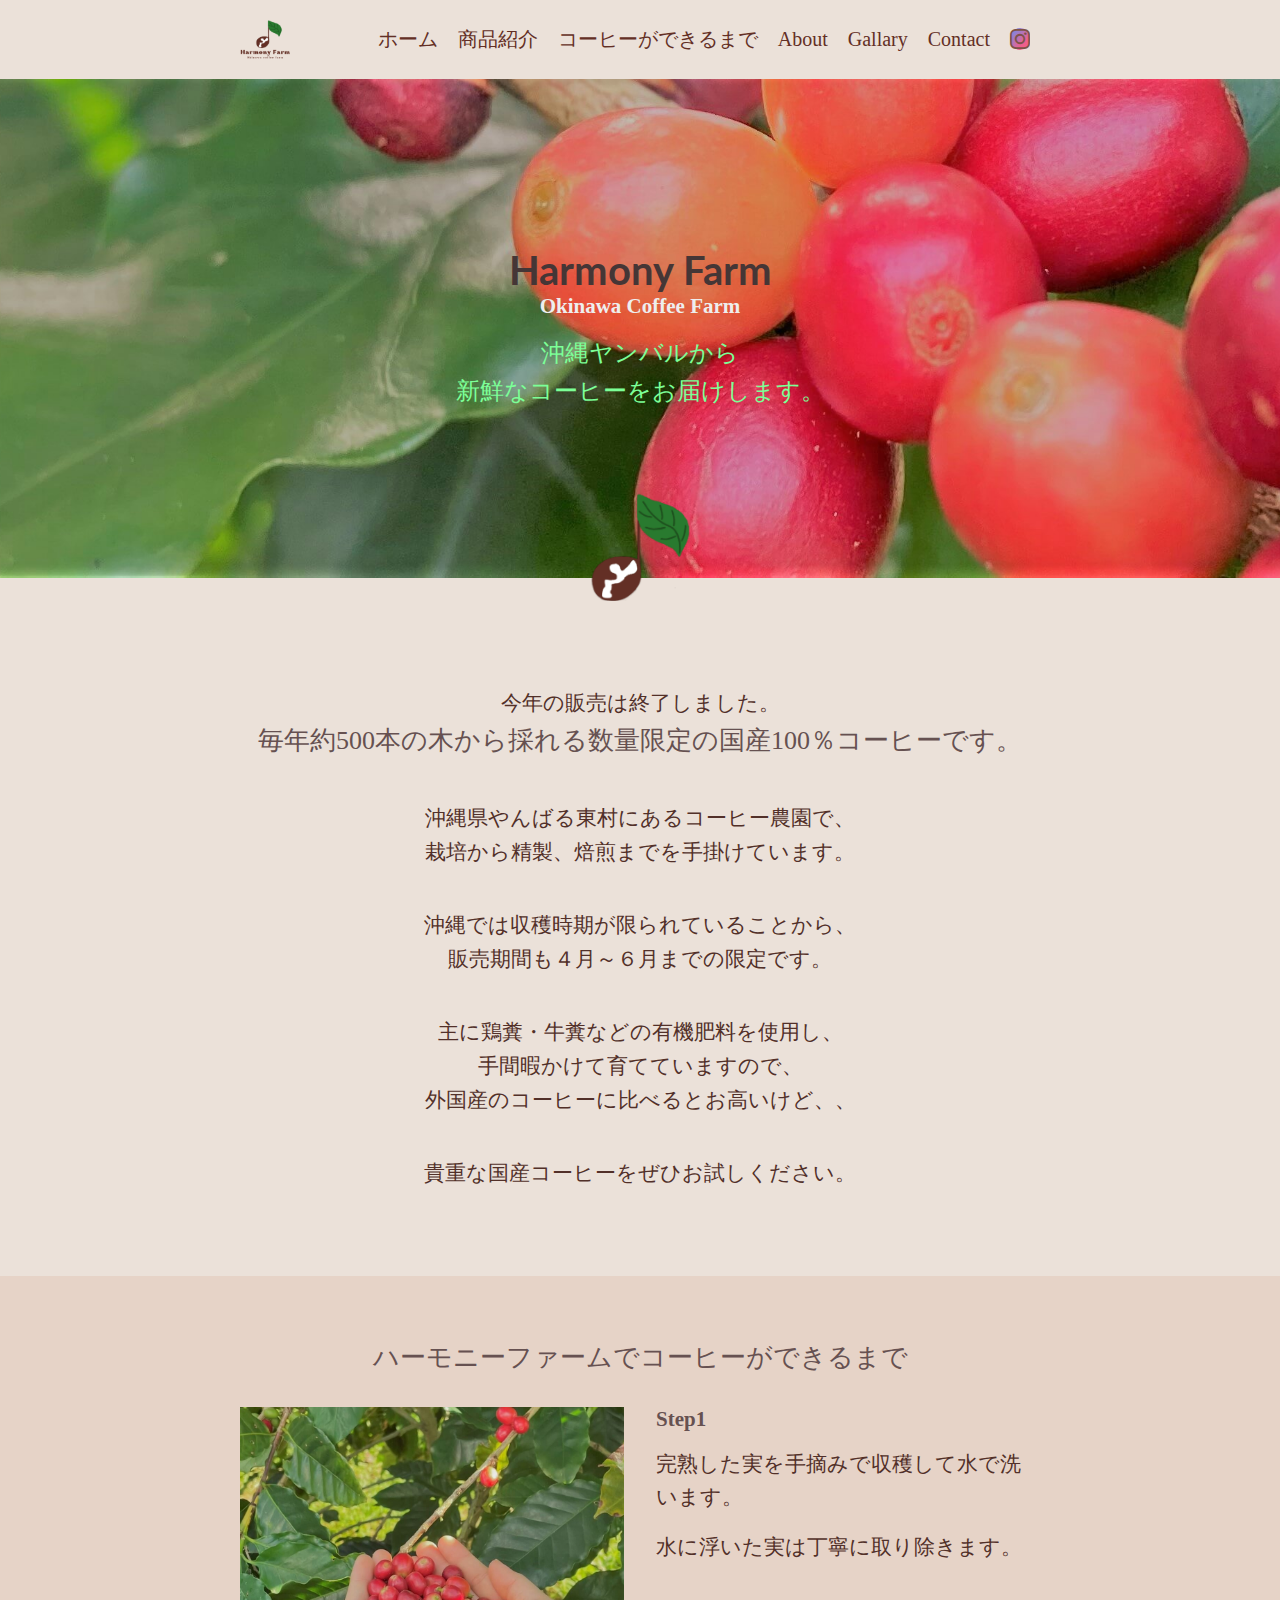
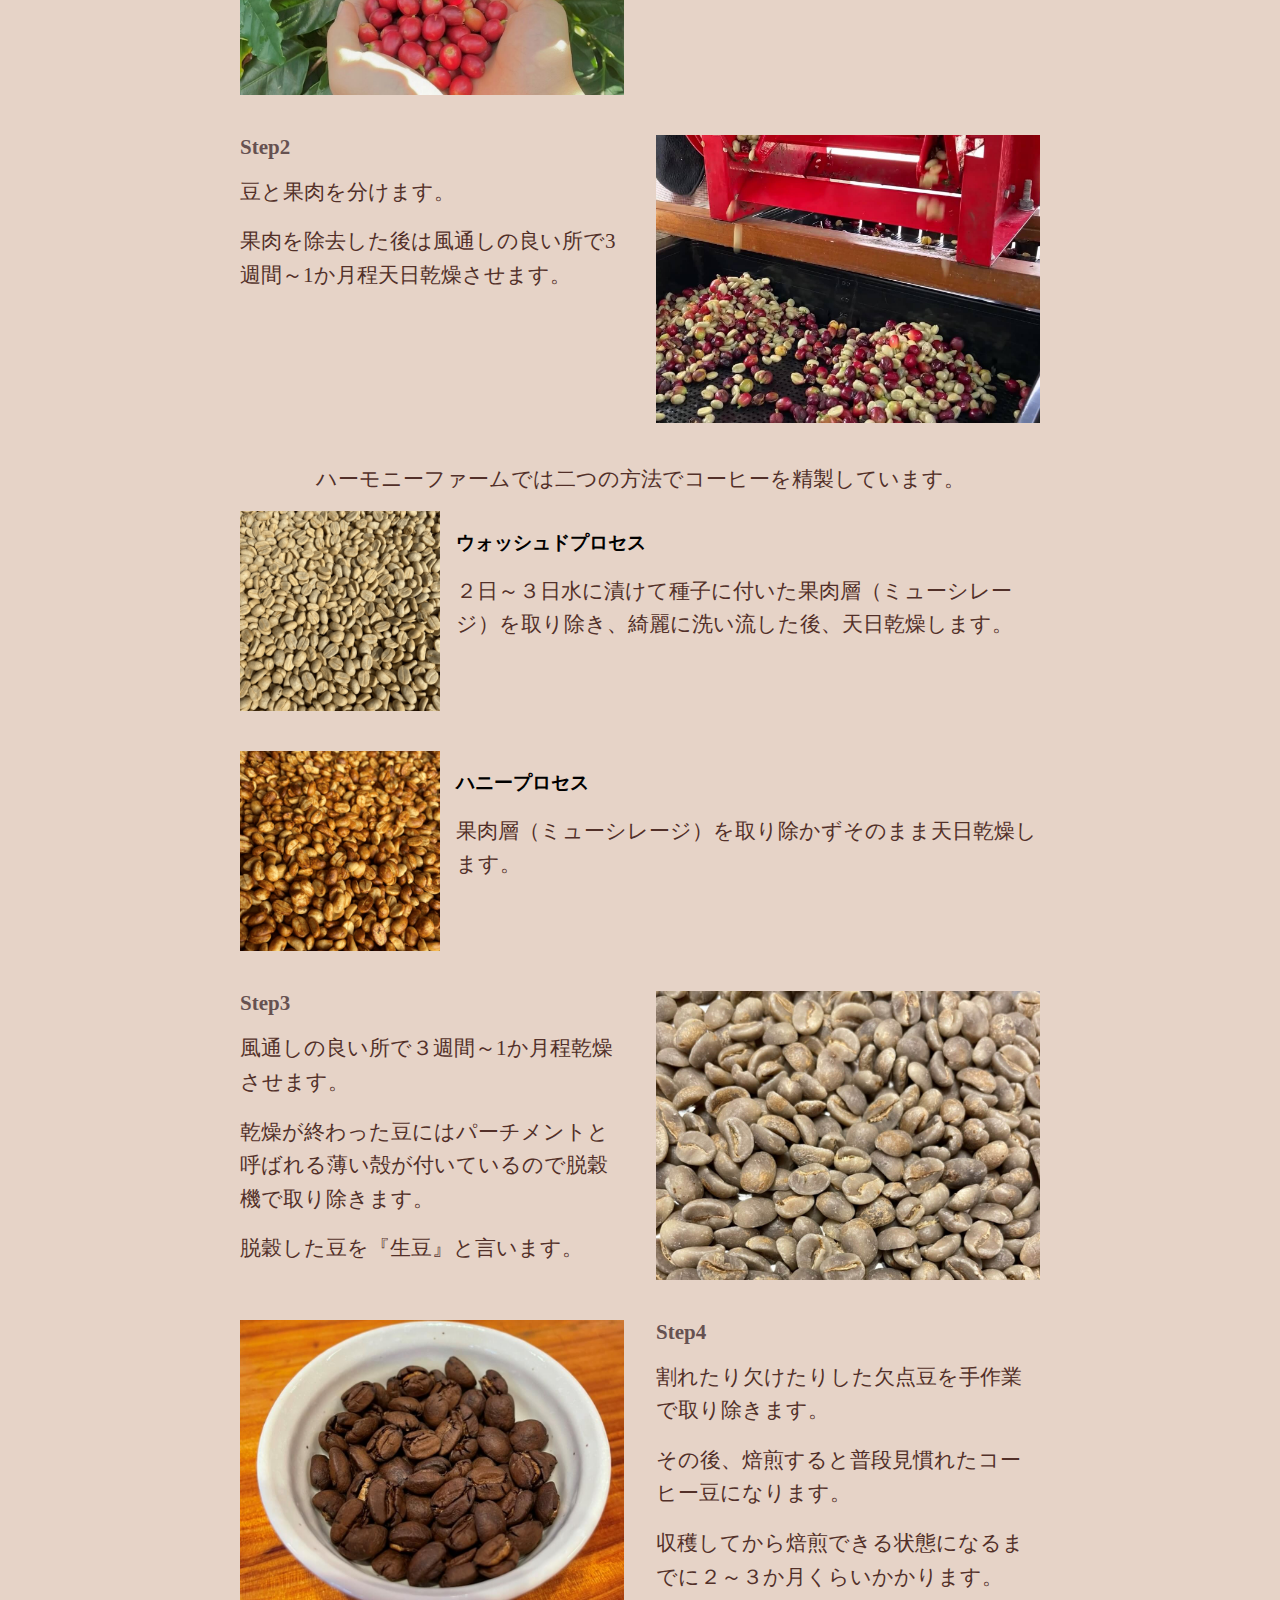
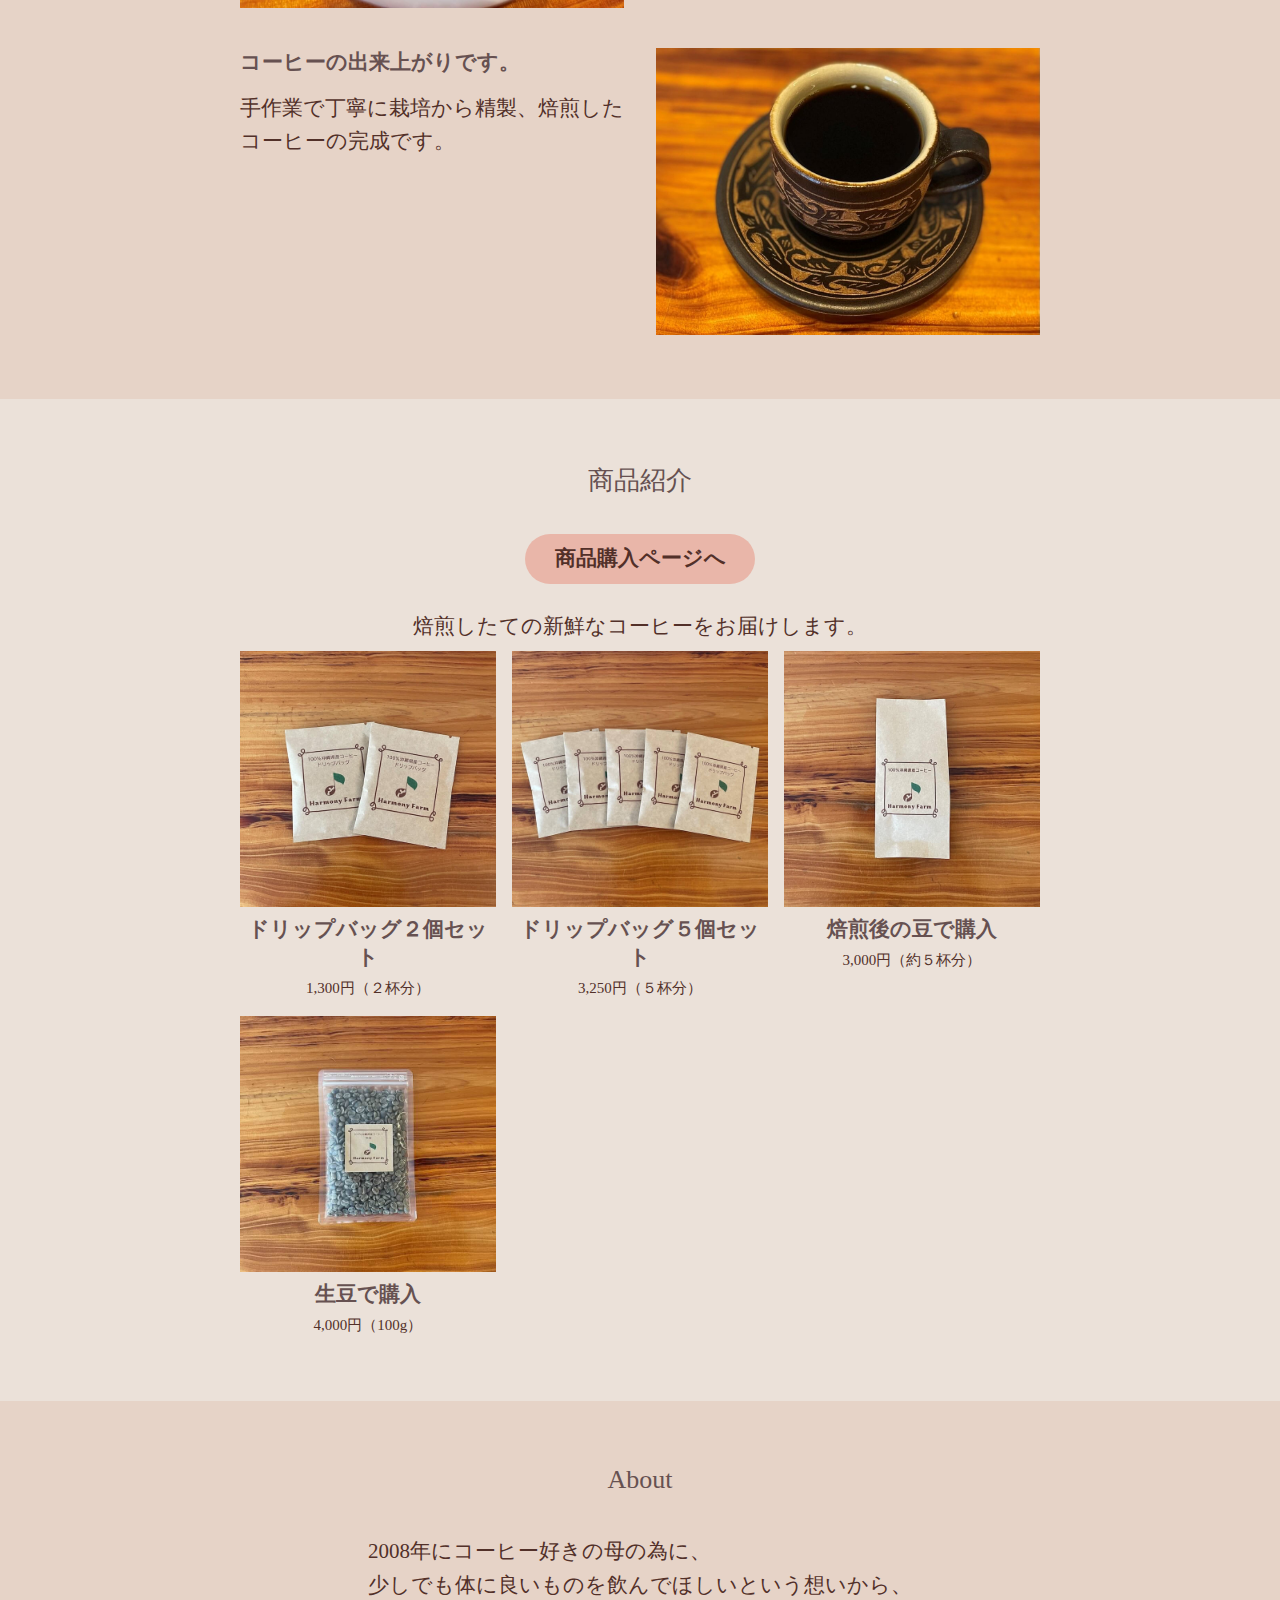
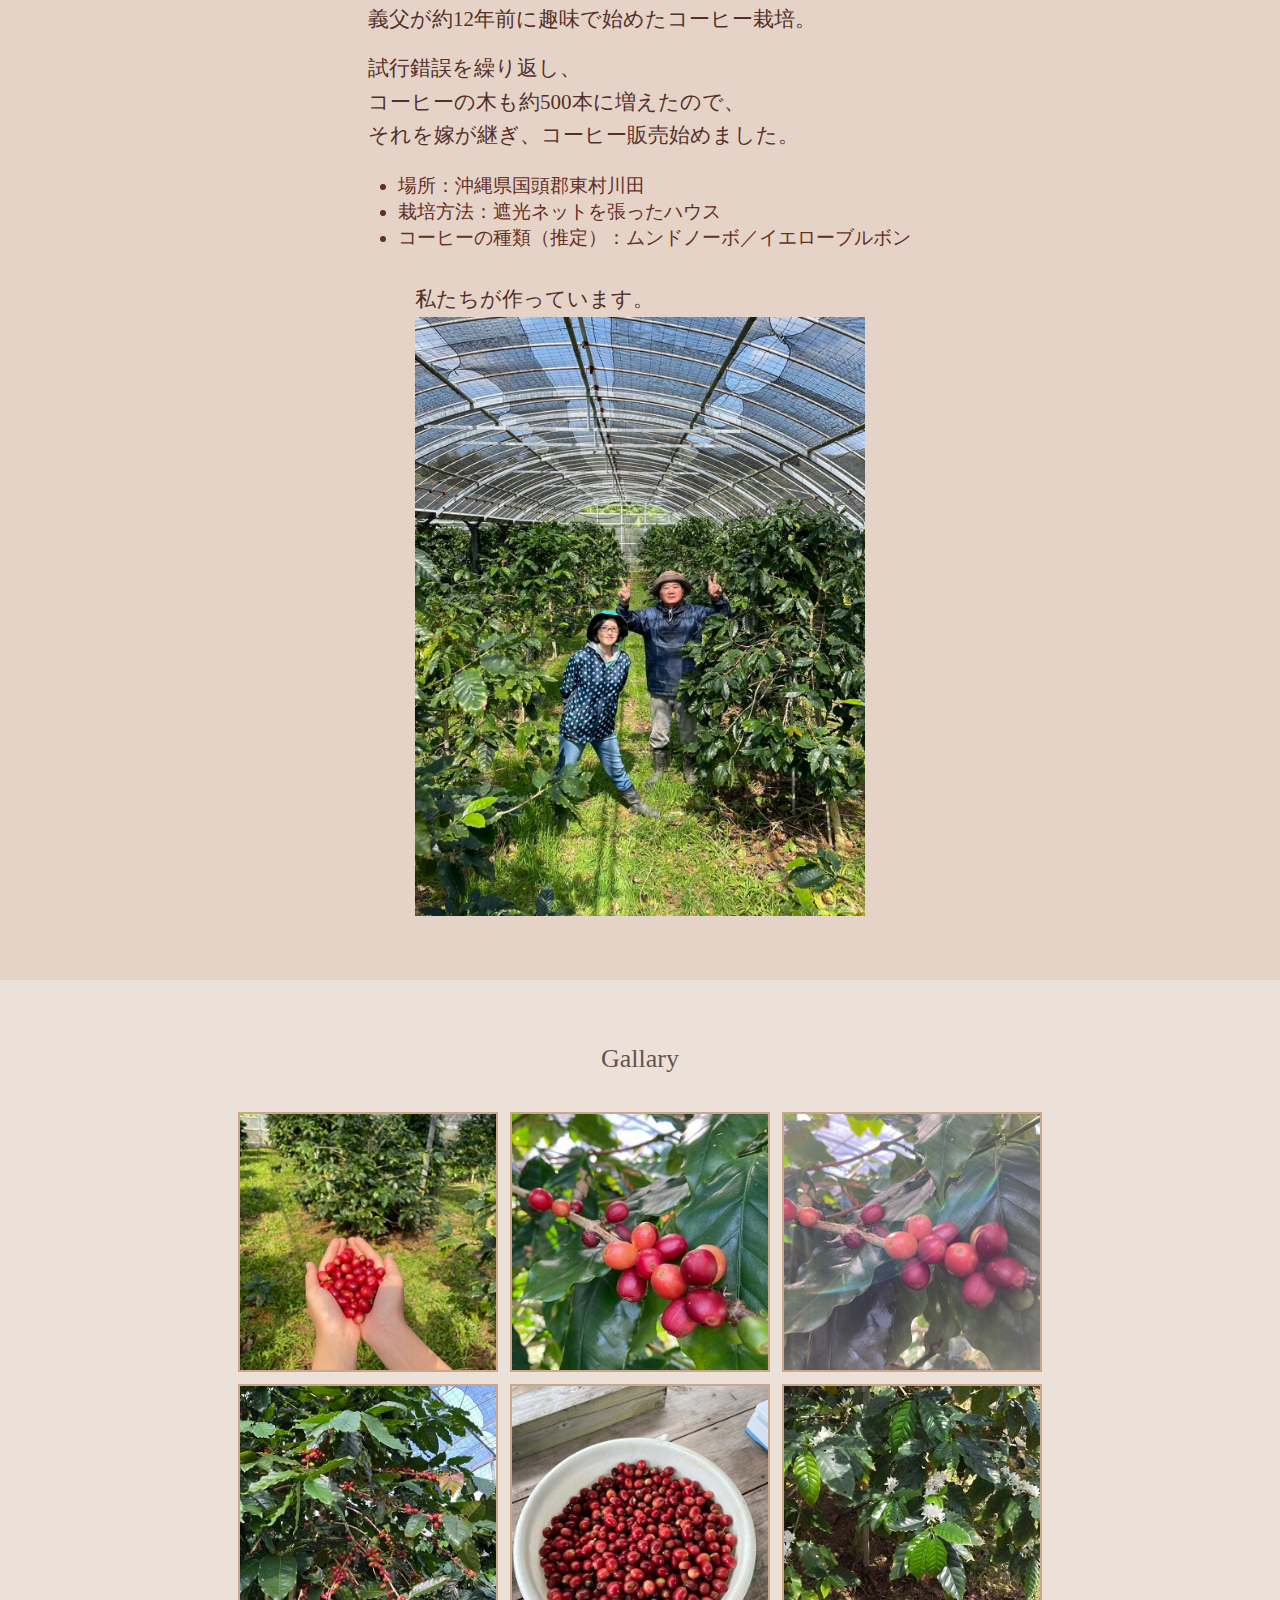
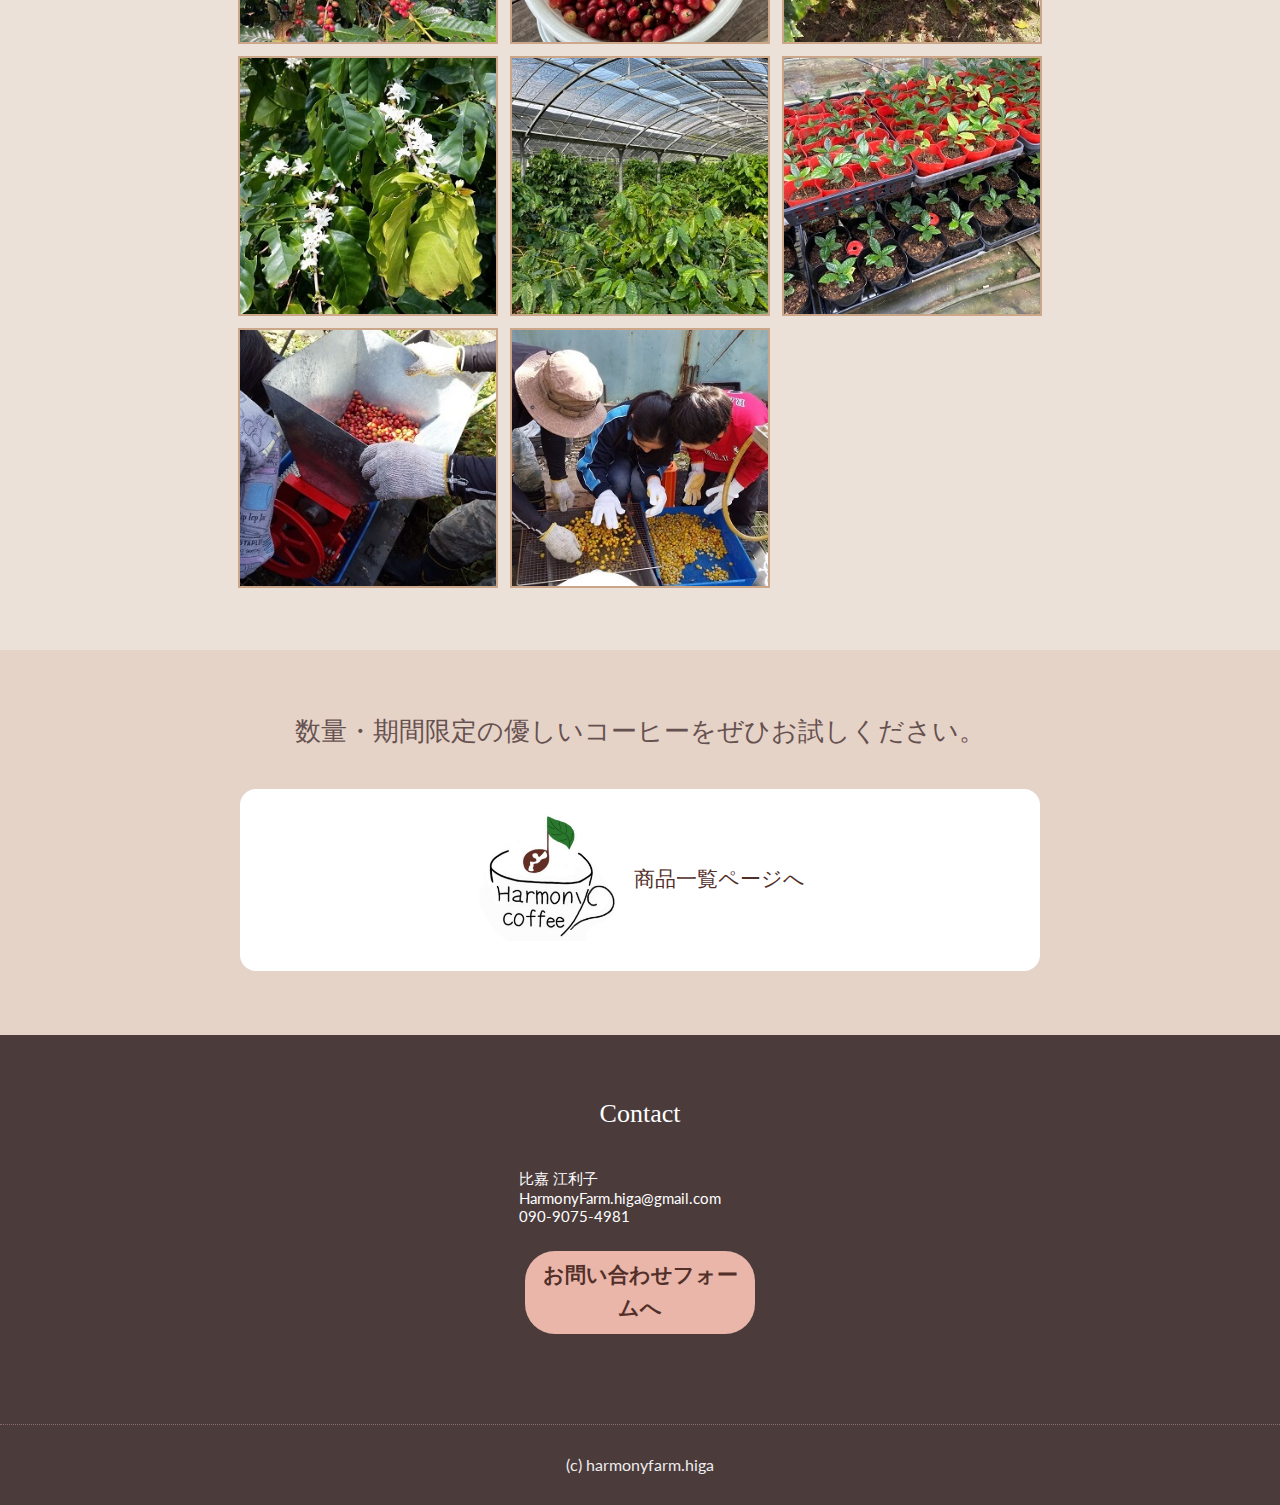
==== index.html @ 60733e08 "Update index.html" ====
<!DOCTYPE html>
<html lang="ja">
<head>
  <meta charset="UTF-8">
  <meta http-equiv="X-UA-Compatible" content="IE=edge">
  <meta name="viewport" content="width=device-width, initial-scale=1.0">
  <title>Harmony Farm | 沖縄ヤンバルにあるコーヒー農園</title>
  <meta name=”description” content=”沖縄県やんばる東村にあるコーヒー農園です。国産100％コーヒーを栽培から精製、焙煎まで農園で手掛け、新鮮で美味しいコーヒーを飲んで頂けるように日々奮闘中です。現在、数量限定・期間限定のコーヒーを絶賛発売中です。”>
  <link rel="icon" href="img/favicon.png">
  <link rel="stylesheet" href="https://cdn.jsdelivr.net/npm/bootstrap-icons@1.8.1/font/bootstrap-icons.css">
  <link href="https://fonts.googleapis.com/icon?family=Material+Icons" rel="stylesheet">
  <link rel="stylesheet" href="css/style.css">
  <script src="https://code.jquery.com/jquery-3.6.0.min.js"></script>
  <meta name="google-site-verification" content="xAnr-OaK92aHxP8iOx6iqhhN90snGKomEJdBXPXYb68" />
</head>
<body>
  <div class="header_hero">
    <header id="header">
      <div class="container">
        <div class="logo">
          <a href="">
            <h1>
              <img 
                src="img/logo_header.png" 
                alt="Harmony Farm logo"
                width="50">
            </h1>
          </a>
        </div>
  
        <div class="pc-menu">
          <nav>
            <ul>
              <li><a href="#header">ホーム</a></li>
              <li><a href="#products">商品紹介</a></li>
              <li><a href="#flows">コーヒーができるまで</a></li>
              <li><a href="#about">About</a></li>
              <li><a href="#gallary">Gallary</a></li>
              <li><a href="#contact">Contact</a></li>
              <li><a href="https://www.instagram.com/harmony_farm.higa/">
                <i class="bi bi-instagram"></i></a>
              </li>
            </ul> 
          </nav>
        </div>
  
        <div class="sp-menu">
          <a href="https://www.instagram.com/harmony_farm.higa/">
            <i class="bi bi-instagram"></i>
          </a>
          <span class="material-icons" id="open">menu</span>
        </div>
      </div>
    </header>
  
    <section class="hero">
      <div id="hero_title">
        <h1>Harmony Farm</h1>
        <h2>Okinawa Coffee Farm</h2>
        <p>沖縄ヤンバルから
          <br>
          新鮮なコーヒーをお届けします。</p>
      </div>
      <img src="img/logo_onpu.png" alt="Harmony Farm onpu logo">
    </section>
    
  </div>

  <section class="features bg_color">
    <div class="container">
      <p>今年の販売は終了しました。</p>
      <h1>毎年約500本の木から採れる数量限定の国産100％コーヒーです。</h1>
      <p>
        沖縄県やんばる東村にあるコーヒー農園で、
        <br>
       栽培から精製、焙煎までを手掛けています。
      </p>
      <p>
        沖縄では収穫時期が限られていることから、
        <br>
      販売期間も４月～６月までの限定です。
      </p> 
      <p>
        主に鶏糞・牛糞などの有機肥料を使用し、
        <br>
        手間暇かけて育てていますので、
        <br>
        外国産のコーヒーに比べるとお高いけど、、
      </p>  
      <p>貴重な国産コーヒーをぜひお試しください。</p>
    </div>
  </section>

  <section class="steps bg_color" id="flows">
    <h1>ハーモニーファームで<br>コーヒーができるまで</h1>
    <div class="container">

      <section class="step_outer">
        <div class="pic">
          <img src="img/steps/step1.jpg" alt="coffee_step_1">
        </div>
        <div class="desc">
          <h2>Step1</h2>
          <p>完熟した実を手摘みで収穫して水で洗います。</p>
          <p>水に浮いた実は丁寧に取り除きます。</p>
        </div>
      </section>

      <section class="step_outer">
        <div class="pic">
          <img src="img/steps/step2.jpg" alt="coffee_step_2">
        </div>
        <div class="desc">
          <h2>Step2</h2>
          <p>豆と果肉を分けます。</p>
          <p>果肉を除去した後は風通しの良い所で3週間～1か月程天日乾燥させます。</p>
        </div>
      </section>

      <section class="process">
        <p style="text-align: center; padding-bottom: 15px;">
          ハーモニーファームでは二つの方法でコーヒーを精製しています。
        </p>
        <section class="inner">
          <div class="pic">
            <img src="img/steps/washed.png" alt="washed">
          </div>
          <div class="inner_desc">
            <h3>ウォッシュドプロセス</h3>
            <p>２日～３日水に漬けて種子に付いた果肉層（ミューシレージ）を取り除き、綺麗に洗い流した後、天日乾燥します。</p>
          </div>
        </section>
        <section class="inner">
          <div class="pic">
            <img src="img/steps/hanii.png" alt="hanii">
          </div>
          <div class="inner_desc">
            <h3>ハニープロセス</h3>
            <p>果肉層（ミューシレージ）を取り除かずそのまま天日乾燥します。</p>
          </div>
        </section>
      </section>


      <section class="step_outer">
        <div class="pic">
          <img src="img/steps/step3.jpg" alt="coffee_step_3">
        </div>
        <div class="desc">
          <h2>Step3</h2>
          <p>風通しの良い所で３週間～1か月程乾燥させます。</p>
          <p>乾燥が終わった豆にはパーチメントと呼ばれる薄い殻が付いているので脱穀機で取り除きます。</p>
          <p>脱穀した豆を『生豆』と言います。</p>
        </div>
      </section>

      <section class="step_outer">
        <div class="pic">
          <img src="img/steps/step4.jpg" alt="coffee_step_4">
        </div>
        <div class="desc">
          <h2>Step4</h2>
          <p>割れたり欠けたりした欠点豆を手作業で取り除きます。</p>
          <p>その後、焙煎すると普段見慣れたコーヒー豆になります。</p>
          <p>収穫してから焙煎できる状態になるまでに２～３か月くらいかかります。</p>
        </div>
      </section>
      <section class="step_outer">
        <div class="pic">
          <img src="img/steps/step5.jpg" alt="coffee_step_5">
        </div>
        <div class="desc">
          <h2>コーヒーの出来上がりです。</h2>
          <p>手作業で丁寧に栽培から精製、焙煎したコーヒーの完成です。</p>
        </div>
      </section>
    </div>
  </section>

  
  <section class="products bg_color" id="products">
    <h1>商品紹介</h1>
    <div class="container">
      <a href="https://harmonyfarm.base.ec/" class="btn" target="_blank">
        <p>商品購入ページへ</p>
      </a>

      <p>焙煎したての新鮮なコーヒーをお届けします。</p>
      <ul>
        <li>
          <a href="https://harmonyfarm.base.ec/items/61640348" target="_blank">
            <img src="img/drip-pack-2.jpg" alt="ドリップバッグ2個セット">
            <h2>ドリップバッグ２個セット</h2>
            <p>1,300円（２杯分）</p>
          </a>
        </li>
        <li>
          <a href="https://harmonyfarm.base.ec/items/61222885" target="_blank">
            <img src="img/drip-pack-5.jpg" alt="ドリップバッグ5個セット">
            <h2>ドリップバッグ５個セット</h2>
            <p>3,250円（５杯分）</p>
          </a>
        </li>
        <li>
          <a href="https://harmonyfarm.base.ec/items/61224468" target="_blank">
            <img src="img/baisen-pack.jpg" alt="焙煎後の豆で購入">
            <h2>焙煎後の豆で購入</h2>
            <p>3,000円（約５杯分）</p>
          </a>
        </li>
        <li>
          <a href="https://harmonyfarm.base.ec/items/61225105" target="_blank">
            <img src="img/nama-pack.jpg" alt="生豆で購入">
            <h2>生豆で購入</h2>
            <p>4,000円（100g）</p>
          </a>
        </li>
      </ul>
    </div>
  </section>

  <section class="about bg_color" id="about">
    <h1>About</h1>
    <div class="container">
      <section>
        <p>2008年にコーヒー好きの母の為に、<br>
          少しでも体に良いものを飲んでほしいという想いから、<br>
          義父が約12年前に趣味で始めたコーヒー栽培。</p>
        <p>試行錯誤を繰り返し、<br>
          コーヒーの木も約500本に増えたので、<br>
          それを嫁が継ぎ、コーヒー販売始めました。</p>
        <ul>
          <li>場所：沖縄県国頭郡東村川田</li>
          <li>栽培方法：遮光ネットを張ったハウス</li>
          <li>コーヒーの種類（推定）：ムンドノーボ／イエローブルボン</li>
        </ul>  

      </section>
      <section>
        <div class="pic">
          <p>私たちが作っています。</p>
          <img 
          src="img/staff.jpg" 
          alt="私たちの写真">
        </div>
      </section> 
    </div>
  </section>

  <section class="gallary bg_color" id="gallary">
    <h1>Gallary</h1>
    <div class="container">
      <ul>
        <li><img src="img/gallary/gallary_1.jpg" alt="gallay画像"></li>
        <li><img src="img/gallary/gallary_2.jpg" alt="gallay画像"></li>
        <li><img src="img/gallary/gallary_3.jpg" alt="gallay画像"></li>
        <li><img src="img/gallary/gallary_4.jpg" alt="gallay画像"></li>
        <li><img src="img/gallary/gallary_5.jpg" alt="gallay画像"></li>
        <li><img src="img/gallary/gallary_6.jpg" alt="gallay画像"></li>
        <li><img src="img/gallary/gallary_7.jpg" alt="gallay画像"></li>
        <li><img src="img/gallary/gallary_8.jpg" alt="gallay画像"></li>
        <li><img src="img/gallary/gallary_9.jpg" alt="gallay画像"></li>
        <li><img src="img/gallary/gallary_10.jpg" alt="gallay画像"></li>
        <li><img src="img/gallary/gallary_11.jpg" alt="gallay画像"></li>
      </ul>
    </div>
  </section>

  <section class="call-to-action bg_color">
    <h1>数量・期間限定の優しいコーヒーをぜひお試しください。</h1>
    <div class="container">
      <section>
        <a href="https://harmonyfarm.base.ec/" target="_blank">
          <img src="img/logo_cup.png" alt="logo_cup">
          <p>商品一覧ページへ</p>
        </a>
      </section>
    </div>
  </section>

  <section class="contact" id="contact">
    <h1>Contact</h1>
    <div class="container">
      <ul>
        <li>比嘉 江利子</li>
        <li>HarmonyFarm.higa@gmail.com</li>
        <li>090-9075-4981</li>
      </ul>
      <a href="https://thebase.in/inquiry/harmonyfarm-base-ec" class="btn" target="_blank">
        <p>お問い合わせフォームへ</p>
      </a>
    </div>
  </section>

  <footer class="copyright">
    <small>(c) harmonyfarm.higa</small>
  </footer>

  <div class="overlay">
    <span class="material-icons" id="close">close</span>
    <nav>
      <ul>
        <li><a href="#header" class="overlay_link">ホーム</a></li>
        <li><a href="#products" class="overlay_link">商品紹介</a></li>
        <li><a href="#flows" class="overlay_link">コーヒーができるまで</a></li>
        <li><a href="#about" class="overlay_link">About</a></li>
        <li><a href="#gallary" class="overlay_link">Gallary</a></li>
        <li><a href="#contact" class="overlay_link">Contact</a></li>
      </ul> 
    </nav>
  </div>

  <script src="js/main.js"></script>
</body>
</html>
---- css/style.css ----
/* common */
@import url('https://fonts.googleapis.com/css2?family=Klee+One:wght@400;600&family=Lato:wght@400;700;900&family=Noto+Sans+JP:wght@100;300&family=Shippori+Mincho+B1&family=Zen+Maru+Gothic:wght@300;400&display=swap');

@font-face {
  font-family: 'anzumoji';
  src: url('../fonts/あんずもじ/APJapanesefont.ttf') format('truetype');
}

html {
  scroll-behavior: smooth;
}

body {
  margin: 0;
  font-family: anzumoji;
  /* font-weight: 400; */
}

h1,
h2 {
  margin: 0;
  font-weight: normal;
  color: rgb(102, 81, 81);
}

h1 {
  font-size: 26px;
}

h2 {
  font-size: 21px;
  font-weight: bold;
}

p {
  margin: 0;
  line-height: 1.6;
  color: rgb(82, 48, 41);
  font-size: 21px;
}

p + p {
  margin-top: 16px;
}

a {
  text-decoration: none;
  /* color: #fff; */
  transition: opacity .3s;
}

a:hover {
  opacity: .8;
}

img {
  vertical-align: bottom;
}

.bg_color:nth-child(odd) {
  background: #e6d3c7;
}

.bg_color:nth-child(even) {
  background: #ebe1d9;
  /* background: #eee; */
}

.btn {
  display: block;
  width: 160px;
  background: rgb(228, 228, 228);
  text-align: center;
  padding: 8px 0;
  border-radius: 4px;
  font-weight: bold;
}

.container {
  width: calc(100% - 32px);
  margin: 0 auto;
  max-width: 800px;
}

ul {
  list-style: none;
  margin: 0;
  padding: 0;
}

.header_hero {
  background: #ebe1d9;
}

/* header */

header {
  padding: 16px 0;
}

header .container {
  display: flex;
  justify-content: space-between;
  align-items: center;

}

header img {
  display: block;
}

header h1 {
  font-size: 15px;
}

header .sp-menu {
  margin-left: auto;
}

header .sp-menu #open {
  font-size: 32px;
  line-height: 32px;
  cursor: pointer;
  color: rgb(99, 47, 37);
  position: fixed;
  top: 20px;
  right: 40px;
}

.sp-menu #open.hide {
  display: none;
}

.pc-menu {
  display: none;
}

.overlay {
  position: fixed;
  top: 0;
  bottom: 0;
  right: 0;
  left: 0;
  background: rgba(255, 255, 255, 0.95);
  text-align: center;
  padding: 64px;
  color:rgb(99, 47, 37);
  opacity: 0;
  pointer-events: none;
  transition: opacity .6s;
}

.overlay.show {
  opacity: 1;
  pointer-events: auto;
}

.overlay #close {
  position: absolute;
  top: 16px;
  right: 16px;
  font-size: 32px;
  cursor: pointer;
}

.overlay li {
  margin-top: 24px;
  opacity: 0;
  transform: translateY(16px);
  transition: opacity .3s, transform .3s;
}

.overlay.show li {
  opacity: 1;
  transform: none;
}

.overlay.show li:nth-child(1) {
  transition-delay: .1s;
}

.overlay.show li:nth-child(2) {
  transition-delay: .2s;
}

.overlay.show li:nth-child(3) {
  transition-delay: .3s;
}

.overlay.show li:nth-child(4) {
  transition-delay: .4s;
}

.overlay.show li:nth-child(5) {
  transition-delay: .5s;
}

.overlay.show li:nth-child(6) {
  transition-delay: .6s;
}

.overlay li a {
  color:rgb(99, 47, 37);
  font-size: 24px;
}

i.bi-instagram {
  font-size: 20px;
  background: -webkit-linear-gradient(135deg, #427eff 0%, #f13f79 70%) no-repeat;
  background: linear-gradient(135deg, #427eff 0%, #f13f79 70%) no-repeat;/*グラデーション①*/
  overflow: hidden;/*はみ出た部分を隠す*/
  border-radius: 16px;/*角丸に*/
  opacity: .8;
}


/* hero */

.hero {
  text-align: center;
}

#hero_title {
  /* min-height: 200px; */
  background: url("../img/bg-coffeebeans.jpg") center center / cover no-repeat;
  /*! min-height: 350px; */
  padding: 100px 0 140px 0;
}

.hero h1 {
  font-family: Lato;
  font-weight: 700;
  color: rgb(69, 54, 54);
  font-size: 40px;
}

.hero h2 {
  color: #eee;
}

.hero p {
  padding-top: 15px;
  color: #7cff97;
  font-size: 24px;
}

.hero img {
  position: relative;
  bottom: 86px;
  width: 100px;
}

/* features */

.features {
  text-align: center;
  padding-bottom: 85px;
}

.features h1 {
  padding-bottom: 40px;
  line-height: 1.6;
}

.features h2{
  padding-bottom: 16px;
}

.features section + section, .features p + p {
  margin-top: 40px;
}


/* steps */

.steps {
  padding: 64px 16px;
}

.steps h1 {
  text-align: center;
  padding-bottom: 32px;
}

.steps img {
  width: 100%;
}

.steps h2 {
  padding-top: 16px;
  padding-bottom: 16px;
}

.steps section + section {
  margin-top: 40px;
}

.process .inner .pic {
  text-align: center;
}

.process .inner .pic img {
  width: 200px;
}

/*----------------------------------*/


/* about */

.about {
  /* background: #eee; */
  padding: 64px 16px;
}

.about h1 {
  text-align: center;
  padding-bottom: 40px;
}

.about .container {
  display: flex;
  flex-direction: column;
  /* justify-content: space-between; */
  align-items: center;
}

.about h3 {
  font-weight: normal;
  color:rgb(99, 47, 37);
  margin: 0;
  padding-top: 25px;
  padding-bottom: 10px;
}

.about ul {
  font-size: 19px;
  color:rgb(99, 47, 37);
  padding-top: 20px;
  margin-left: 30px;
  list-style-type: disc;
}

.about .pic {
  padding-top: 32px;
}

.about img {
  width: 100%;
  max-width: 450px;
}


/* products */

.products {
  padding: 64px 0;
  /* background: #eee; */
}

.products h2, .products p {
  text-align: center;
}

.btn {
  display: block;
  /*! width: 185px; */
  background: #e9b6a9;
  /* color: #fff; */
  text-align: center;
  padding: 8px 15px;
  border-radius: 30px;
  font-weight: bold;
  margin: 0 auto;
  margin-bottom: 26px;
}

.products ul {
  margin-top: 8px;
  display: flex;
  flex-wrap: wrap;
  gap: 16px;
  /* justify-content: center; */
}

.products h1 {
  text-align: center;
  padding-bottom: 10px;
}

.products li {
  width: calc((100% - 16px) / 2);
  /* outline: 2px solid #cca689; */
}

.products li a {
  display: block;
}

.products li img {
  width: 100%;
}

.products li h2 {
  margin-top: 8px;
}

.products li p {
  font-family: 'Murecho:wght@100';
  /* font-family: 'Kalam', cursive; */
  font-size: 15px;
  padding-top: 5px;
}

/* gallary */

.gallary {
  padding: 64px 0;
}

.gallary ul {
  display: flex;
  flex-wrap: wrap;
  gap: 16px;
}

.gallary h1 {
  text-align: center;
  padding-bottom: 40px;
}

.gallary li {
  width: calc((100% - 32px) / 3);
  outline: 2px solid #cca689;
  position: relative;
}

.gallary li:before {
  content: "";
  display: block;
  padding-top: 100%;
}

.gallary li img {
  position: absolute;
  width: 100%;
  height: 100%;
  top: 0;
  right: 0;
  bottom: 0;
  left: 0;
  margin: auto;
  object-fit: cover;
}

/* call-to-action */

.call-to-action {
  padding: 64px 16px;
}

.call-to-action h1 {
  text-align: center;
  padding-bottom: 40px;
}

.call-to-action img {
  width: 150px;
}

.call-to-action section a {
  background: #fff;
  padding: 16px;
  border-radius: 16px;
  display: flex;
  justify-content: center;
  align-items: center;
  gap: 8px;
}

/* contact */

.contact {
  padding: 64px 0;
  background: rgb(75, 59, 59);
  color: #fff;
  border-bottom: 1px dotted rgb(135, 106, 106);
}

.contact h1 {
  color: #fff;
}

.btn {
  margin-bottom: 26px;
  margin-top: 26px;
  width: 200px;
}

.contact h1 {
  text-align: center;
  padding-bottom: 40px;
}

.contact ul {
  /* width: 300px; */
  display: flex;
  flex-direction: column;
  justify-content: center;
  align-items: center;
  font-size: 19px;
  font-family: 'Lato';
}

.contact li {
  width: 242px;
  /* outline: 2px solid blueviolet; */
  font-size: 15px;
}

/* copyright */

.copyright {
  background: rgb(75, 59, 59);
  padding: 30px 0;
  text-align: center;
}

.copyright small {
  font-size: 16px;
  color:#eee;
  font-family: 'Lato';
}

@media (max-width: 420px) {  
  .features p {
    font-size: 20px;
  }
}

@media (min-width: 420px) {
  .steps h1 br {
    display: none;
  }
}

@media (min-width: 600px) {

  .hero img {
    margin-top: 0;
  }

  .products li {
    width: calc((100% - 32px) / 3);
  }

}

@media (min-width: 700px) {
  .steps .step_outer {
    display: flex;
    /*! align-items: center; */
    gap: 32px;
  }

  .steps .step_outer .desc,
  .steps .step_outer .pic {
    width: 50%;
  }

  .steps .step_outer:nth-child(even) {
    flex-direction: row-reverse;
  }
  .process .inner {
    display: flex;
    gap: 16px;
  }

  .steps h2 {
    padding-top: 0;
  }

}

@media (min-width: 800px) {

  .pc-menu {
    display: block;
    margin-left: auto;
  }

  .pc-menu ul {
    list-style-type: none;
    margin: 0;
    padding: 0;
    display: flex;
    align-items: center;
  }

  .pc-menu a {
    display: block;
    text-align: center;
    color:rgb(99, 47, 37);
    font-size: 20px;
    padding: 10px;
  }

  .pc-menu a:hover {
    background: #fff;
  }

  .sp-menu {
    display: none;
  }
}

@media (min-width: 1000px) {
  #hero_title {
    padding: 167px 0px;
  }
}
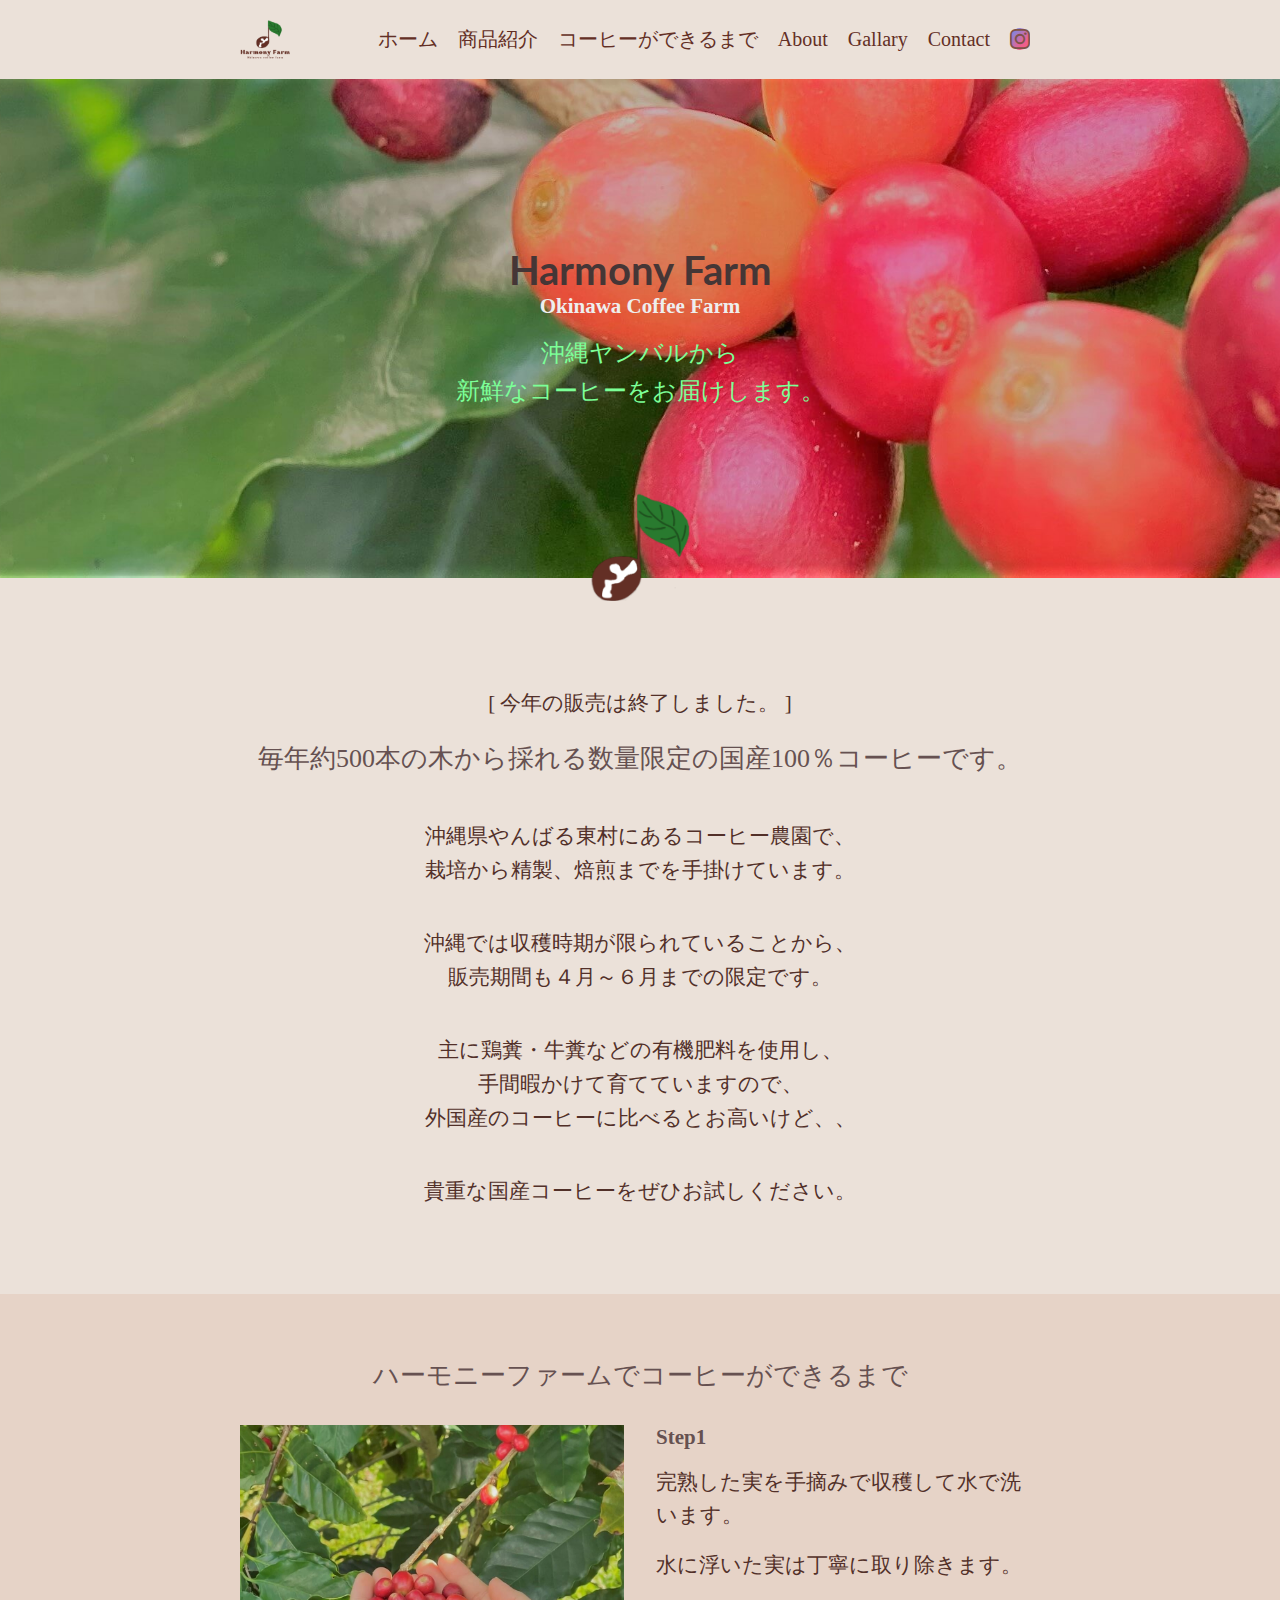
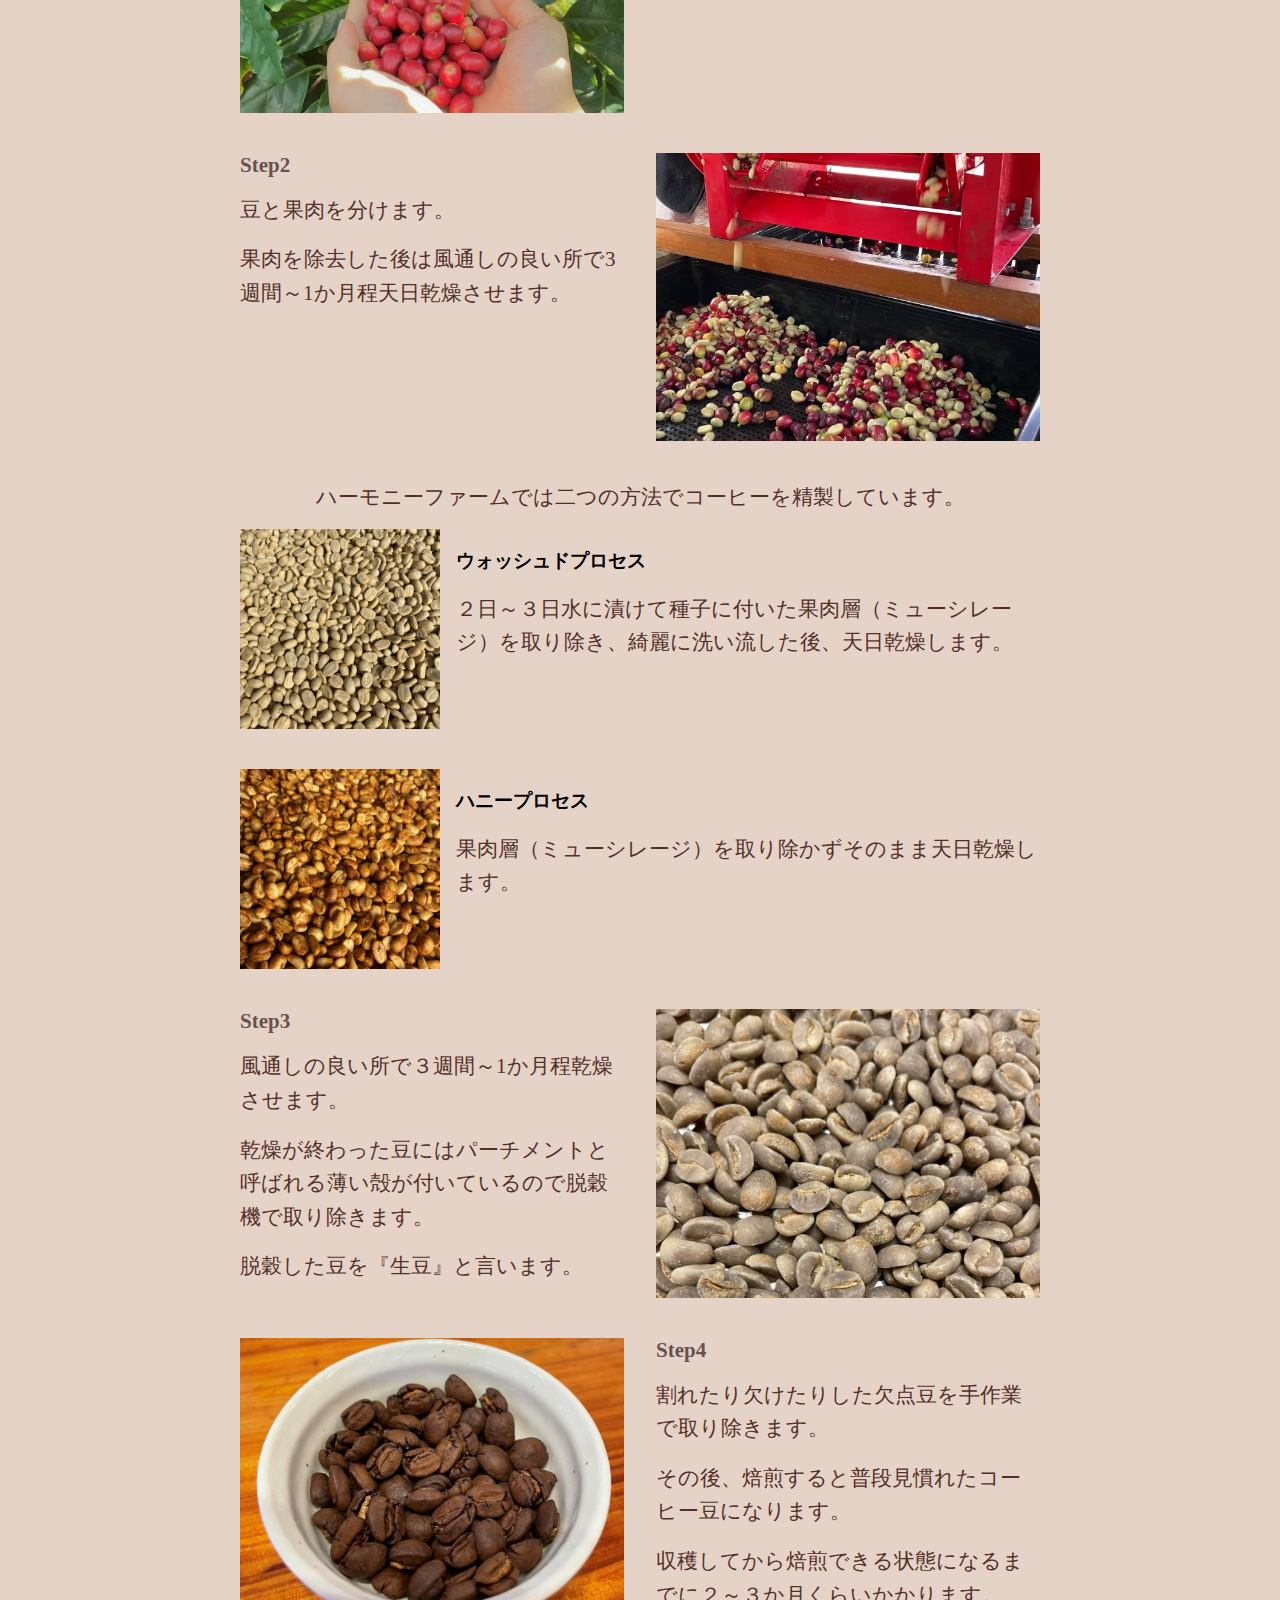
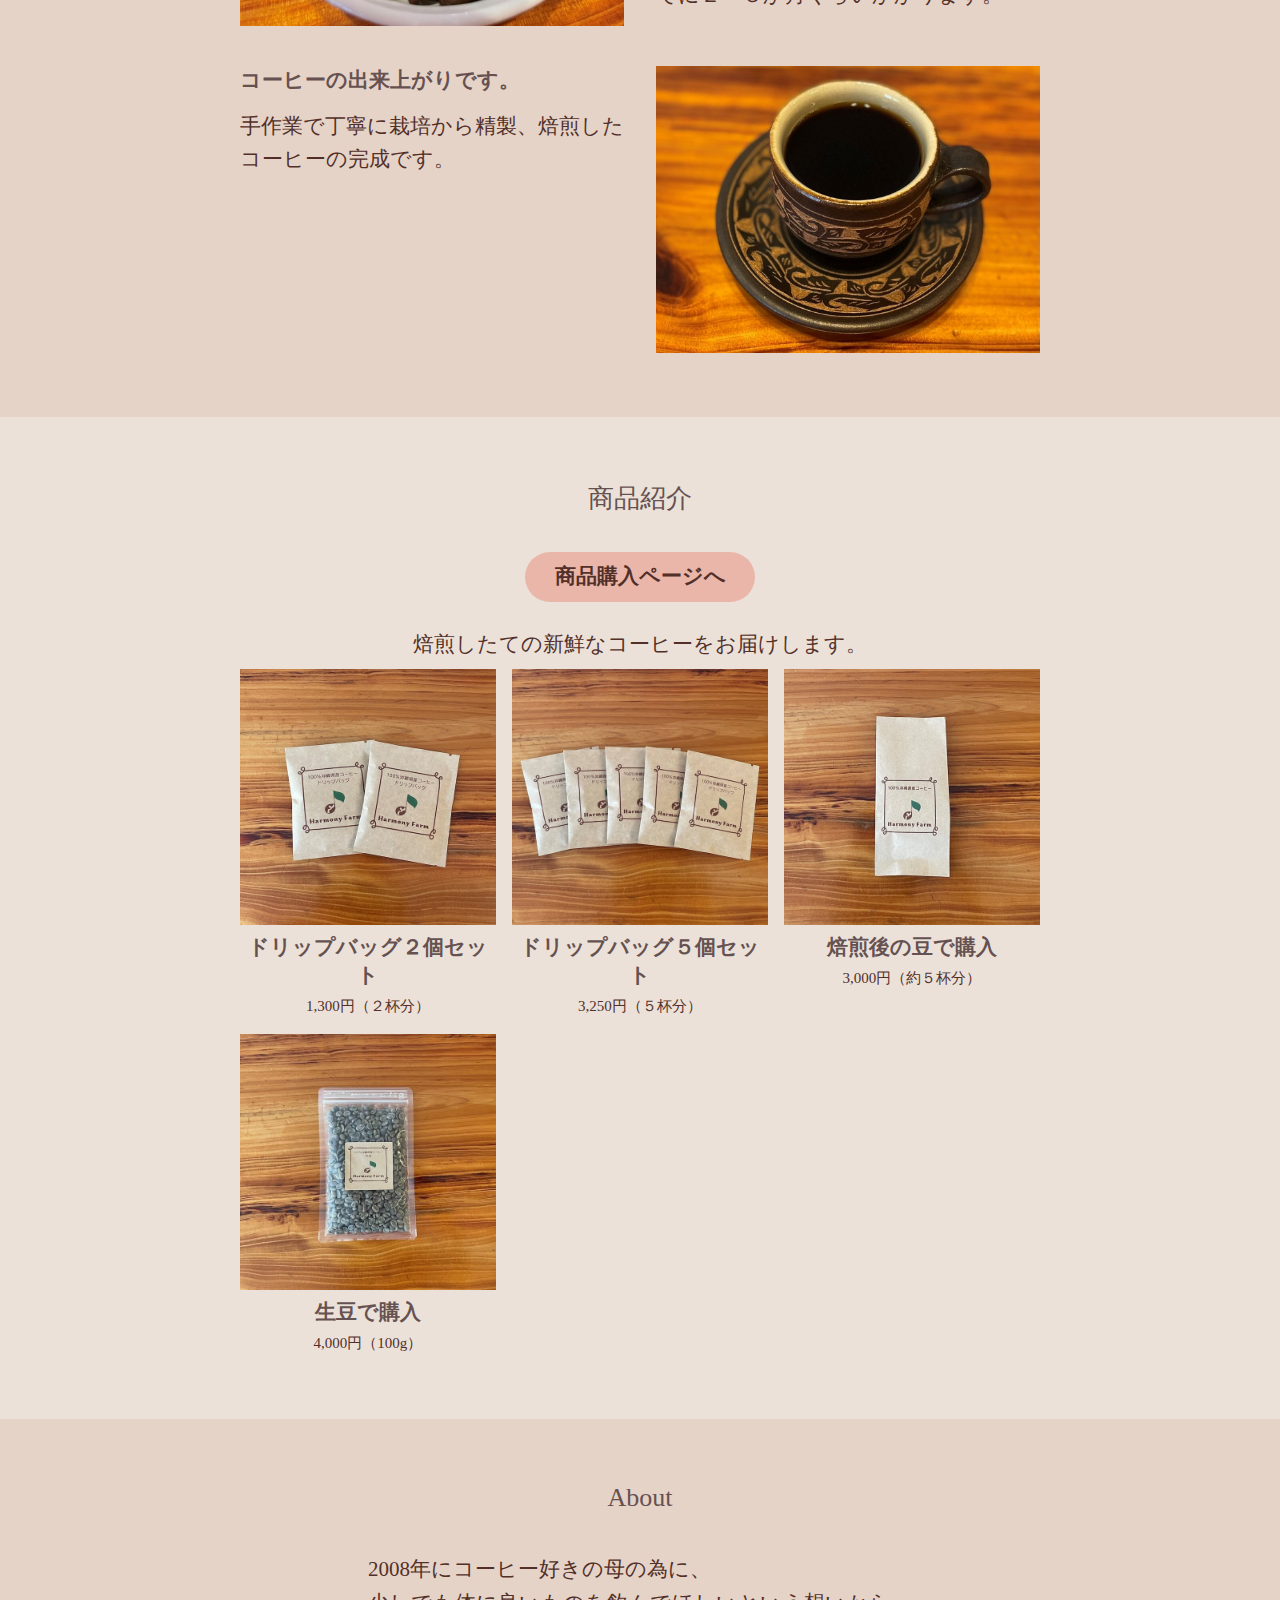
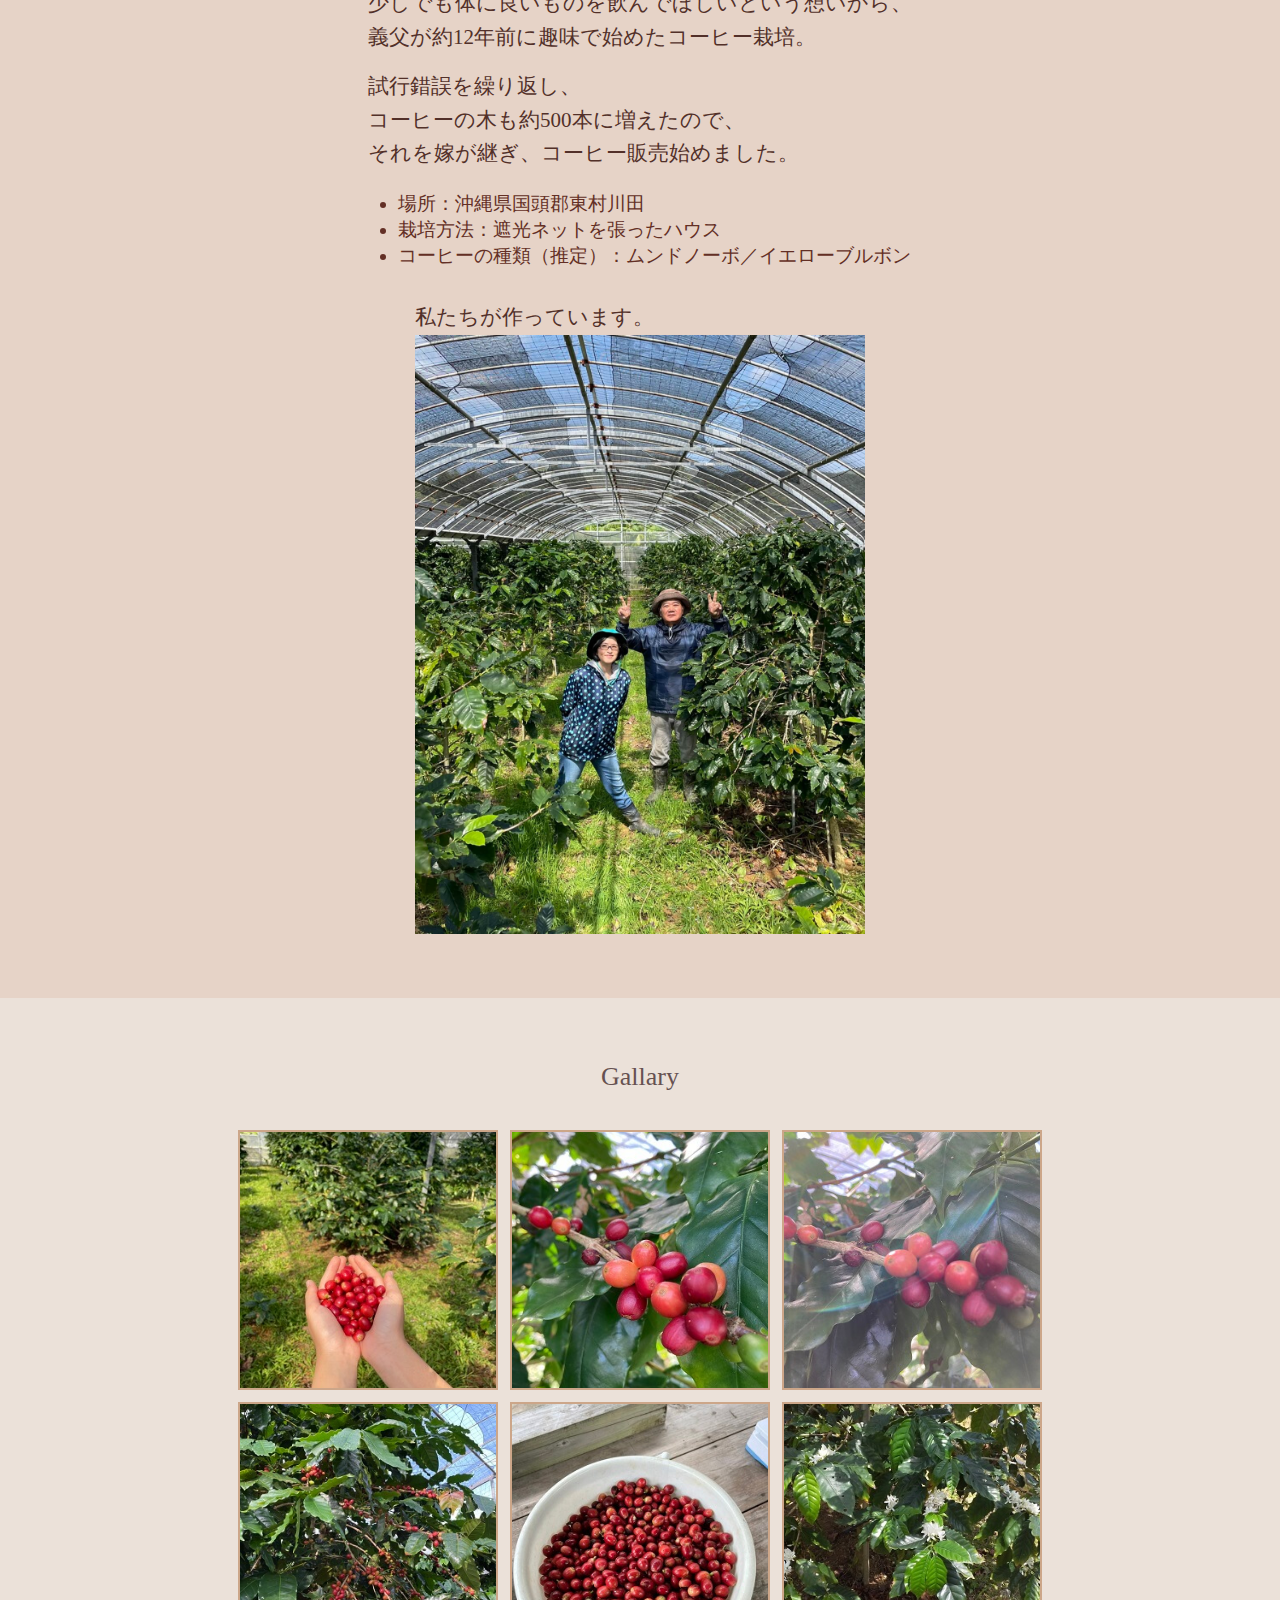
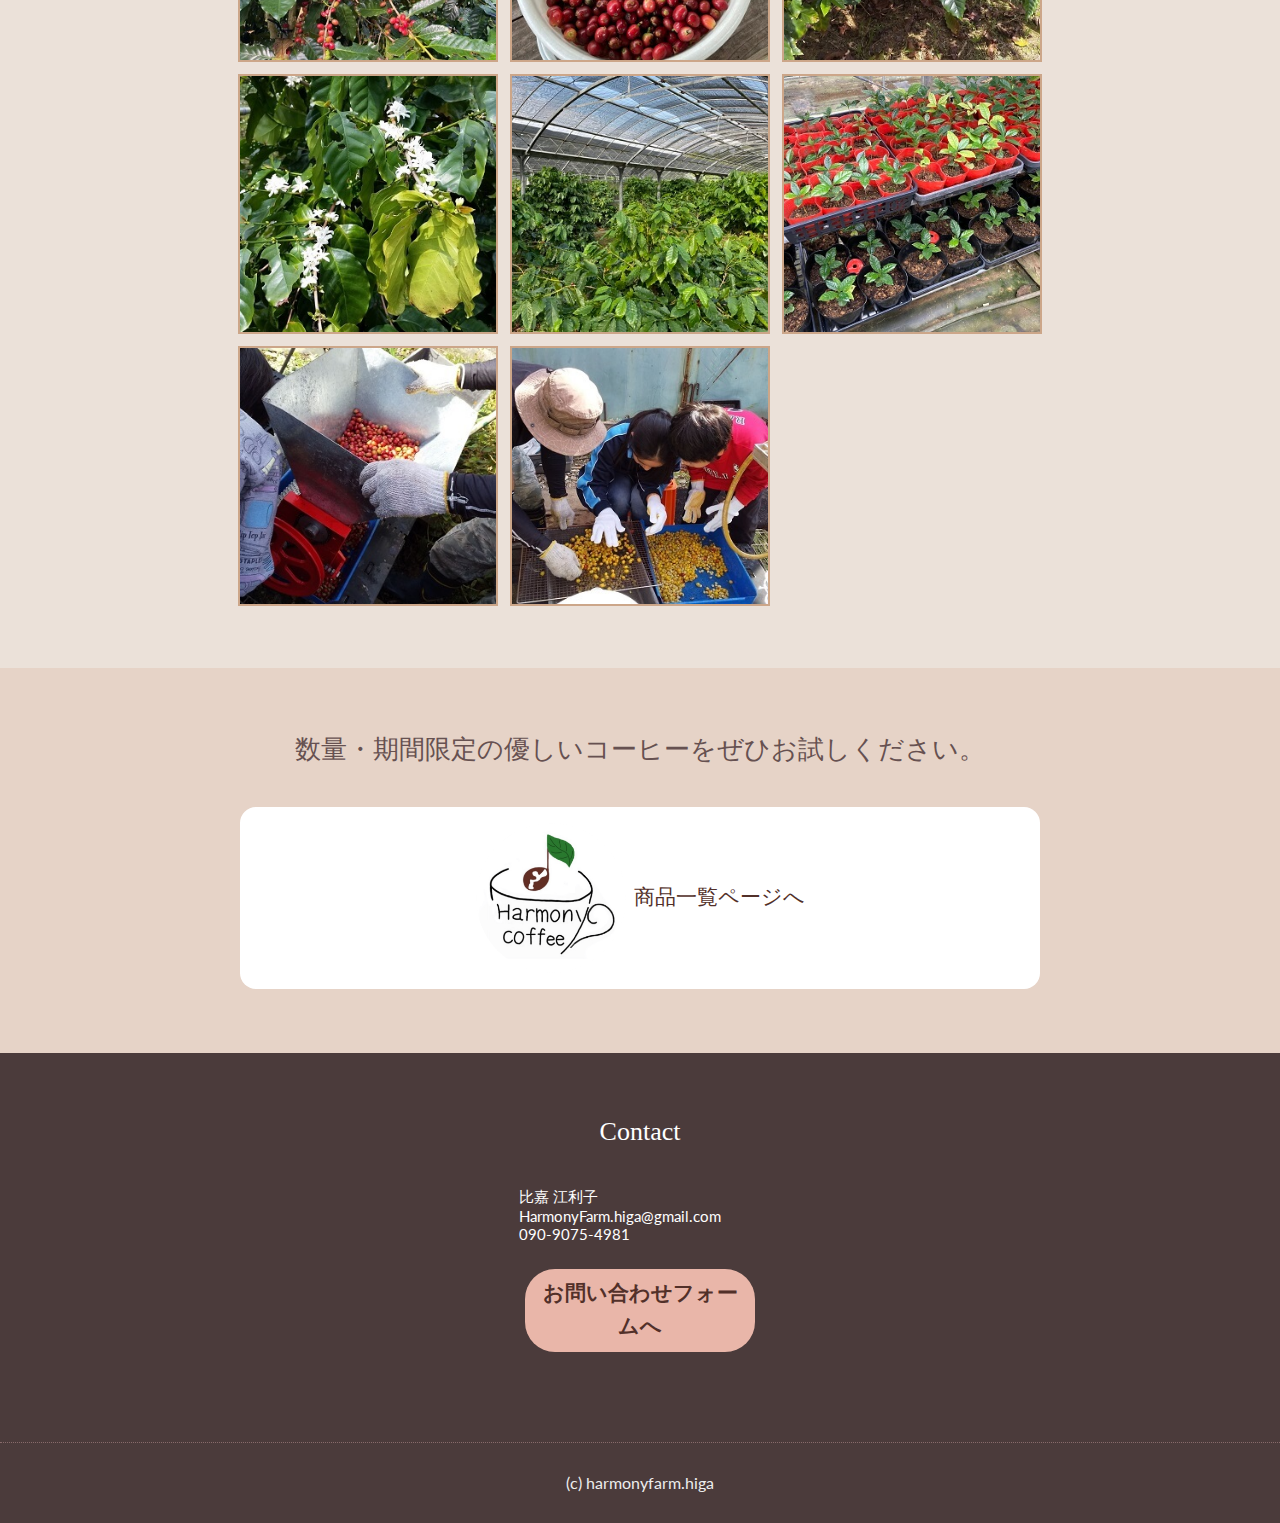
==== commit 34003366: "Add files via upload" ====
--- a/index.html
+++ b/index.html
@@ -68,7 +68,7 @@
 
   <section class="features bg_color">
     <div class="container">
-      <p>今年の販売は終了しました。</p>
+      <p>[ 今年の販売は終了しました。 ]</p><br>
       <h1>毎年約500本の木から採れる数量限定の国産100％コーヒーです。</h1>
       <p>
         沖縄県やんばる東村にあるコーヒー農園で、
@@ -312,4 +312,4 @@
 
   <script src="js/main.js"></script>
 </body>
-</html>
+</html>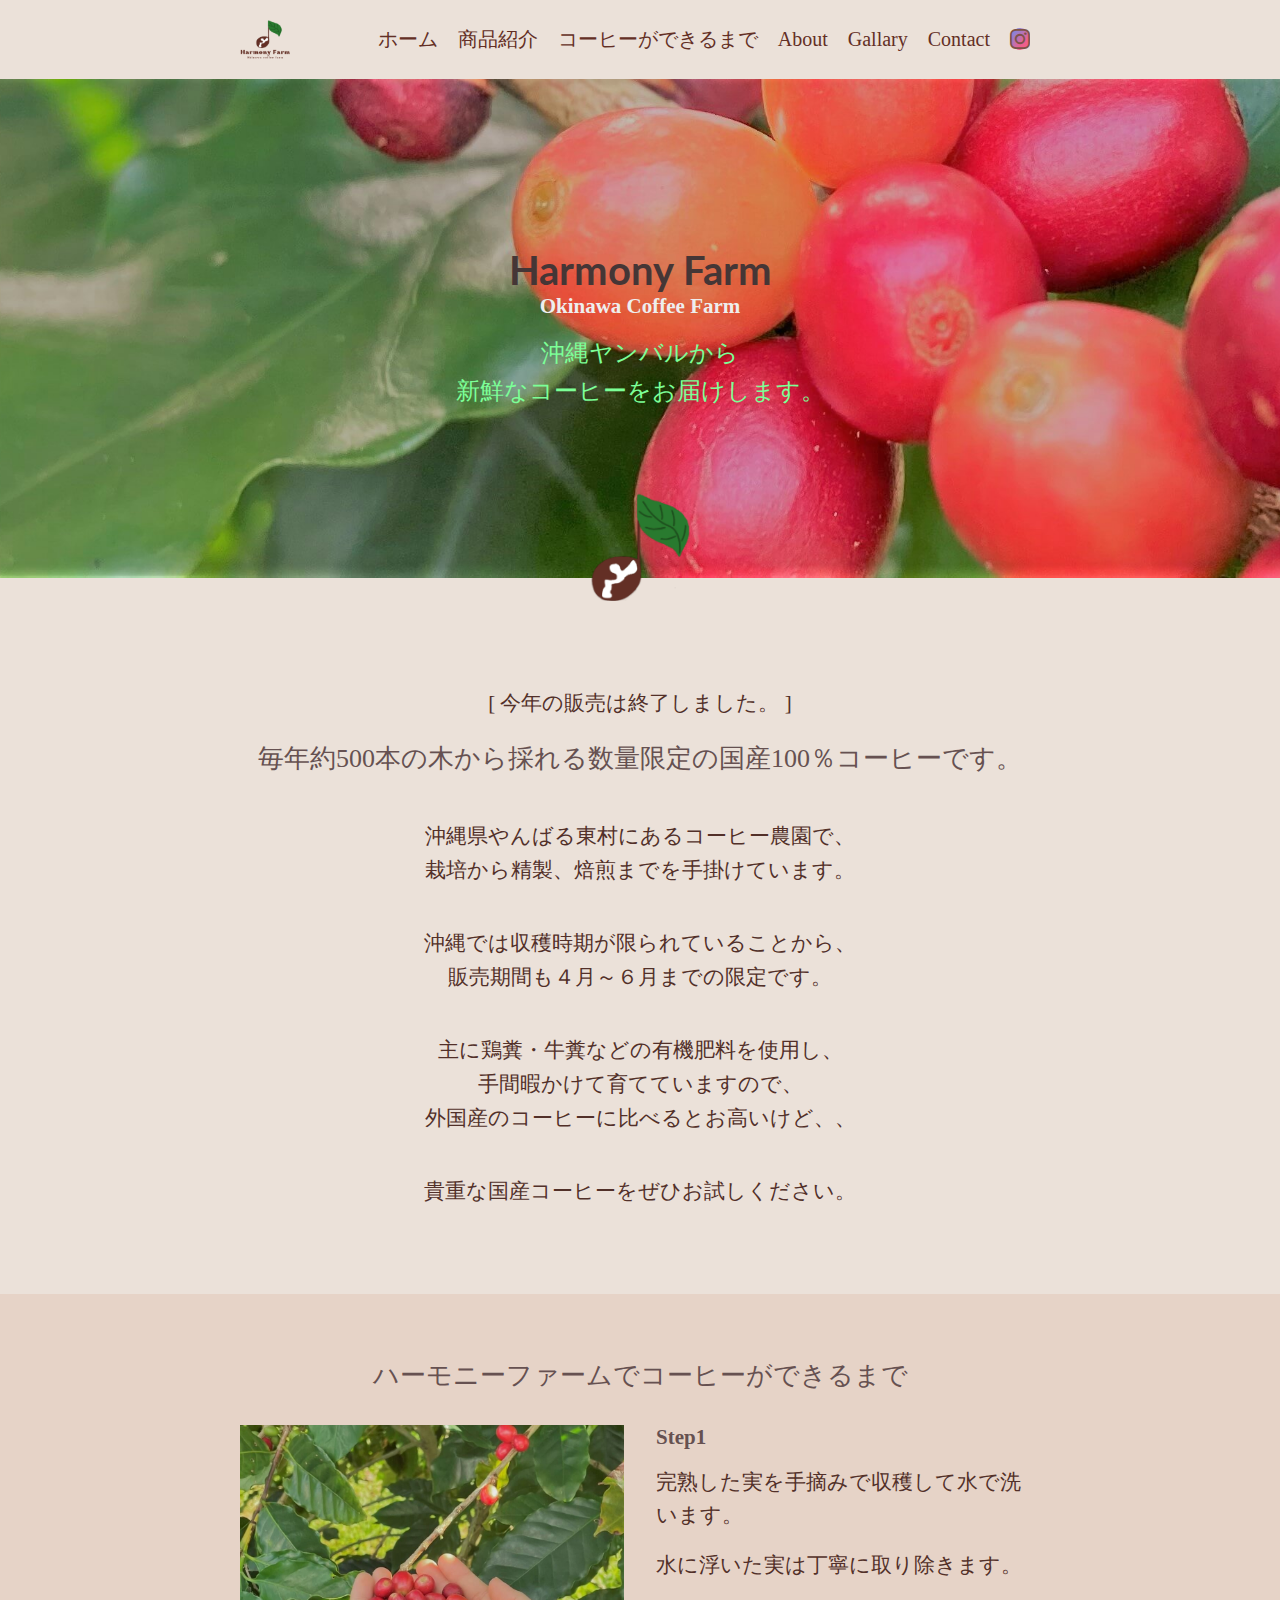
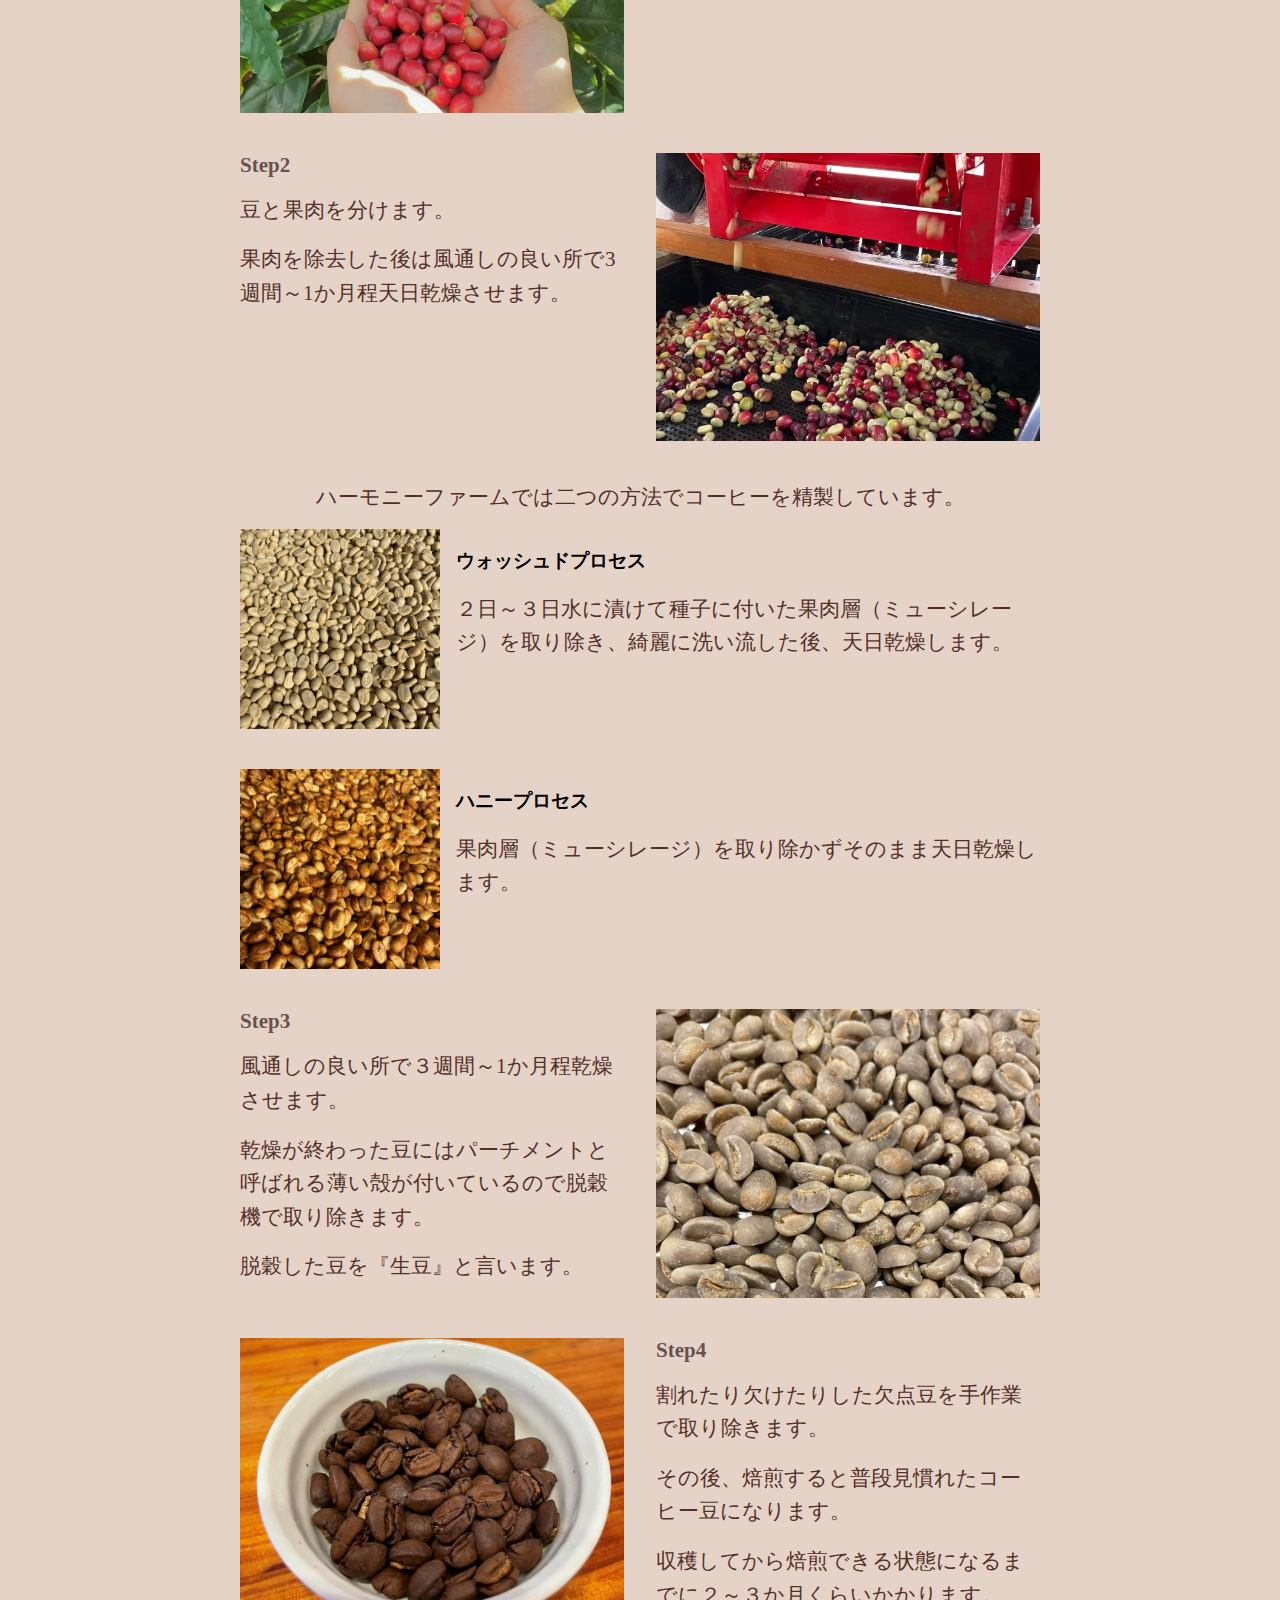
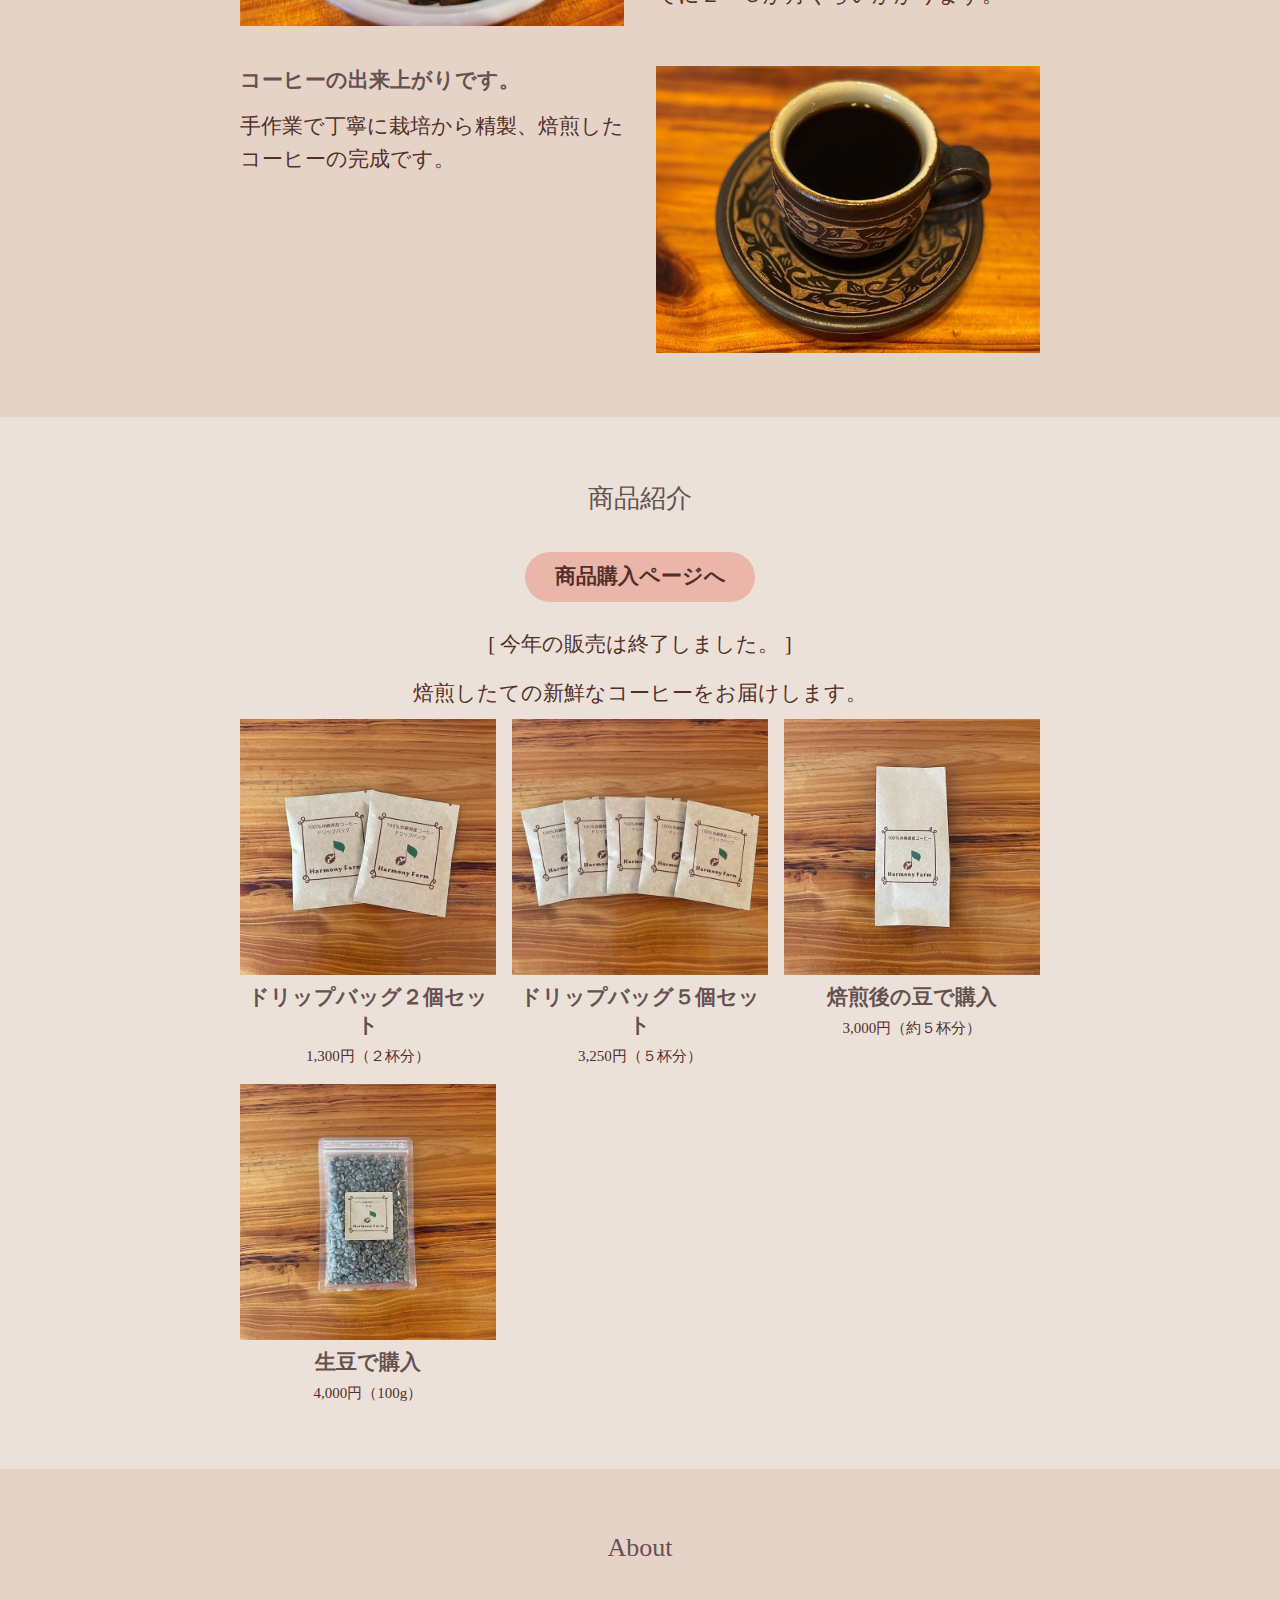
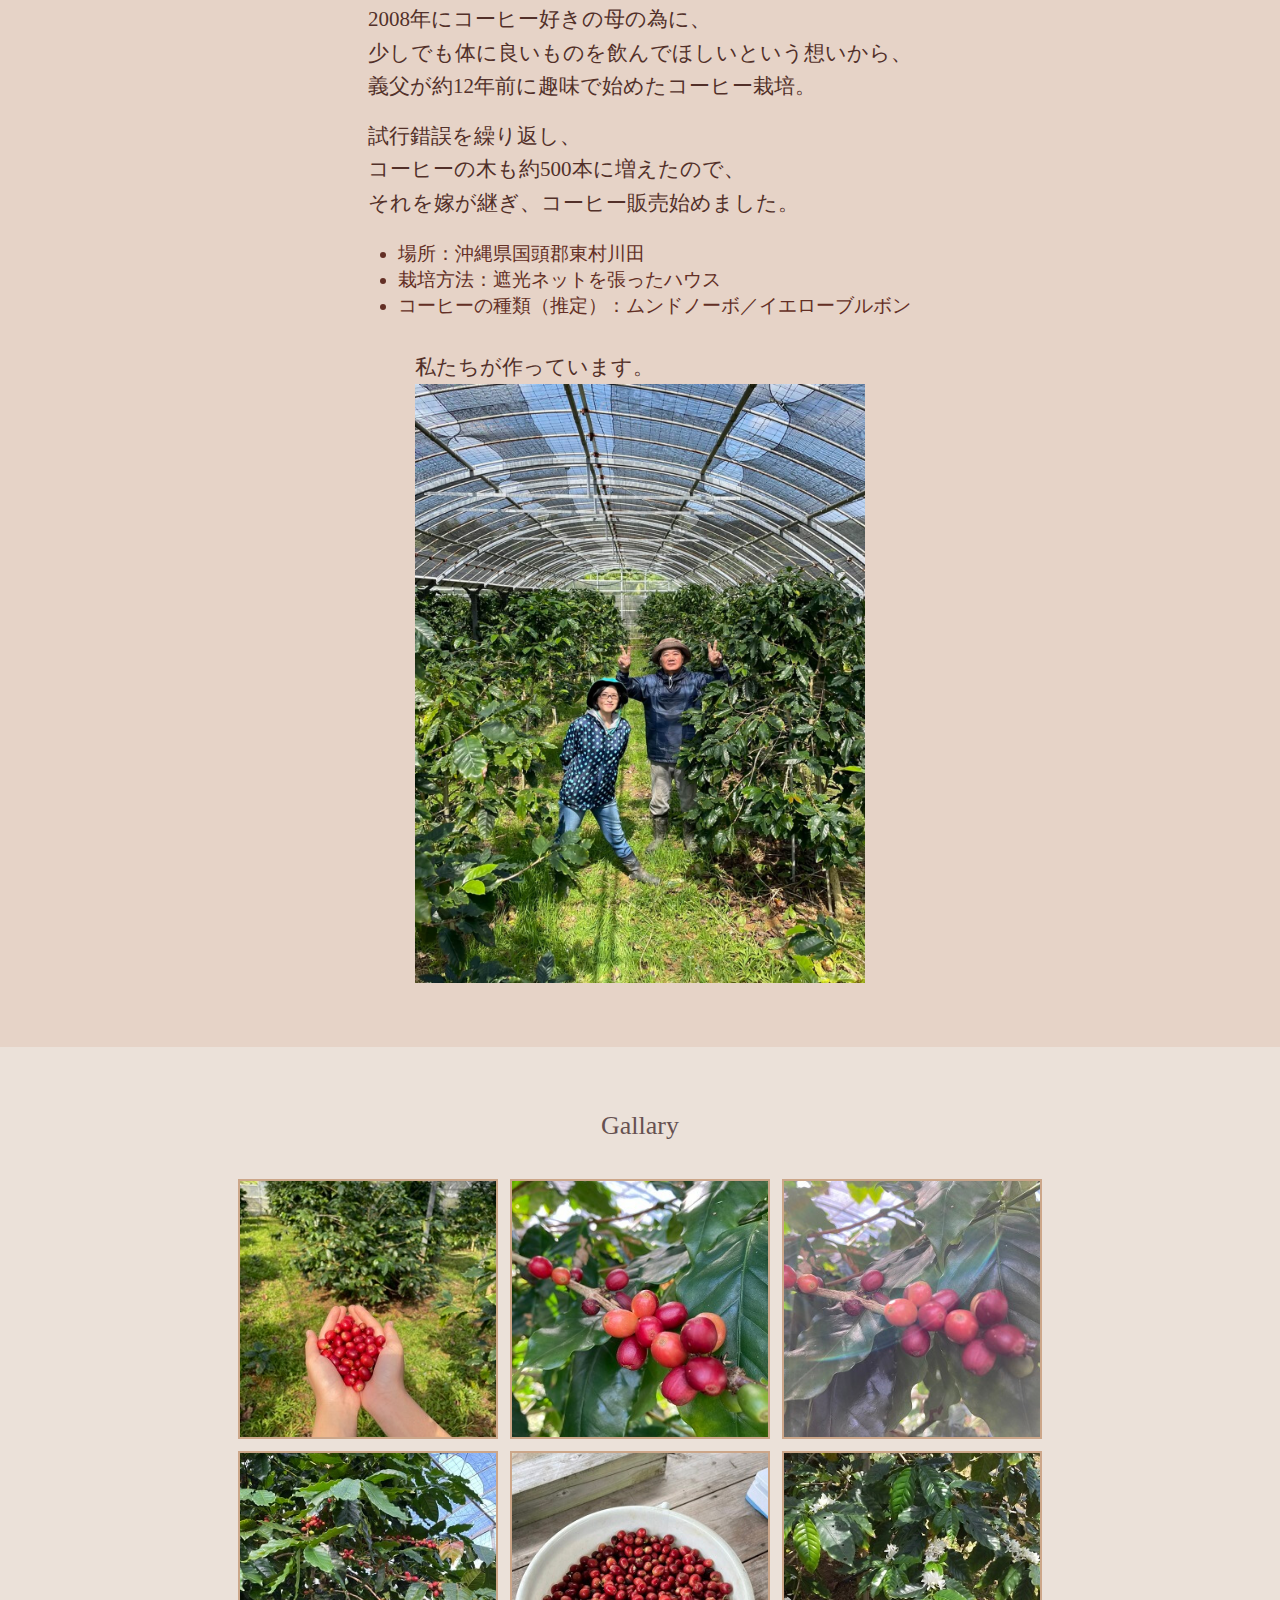
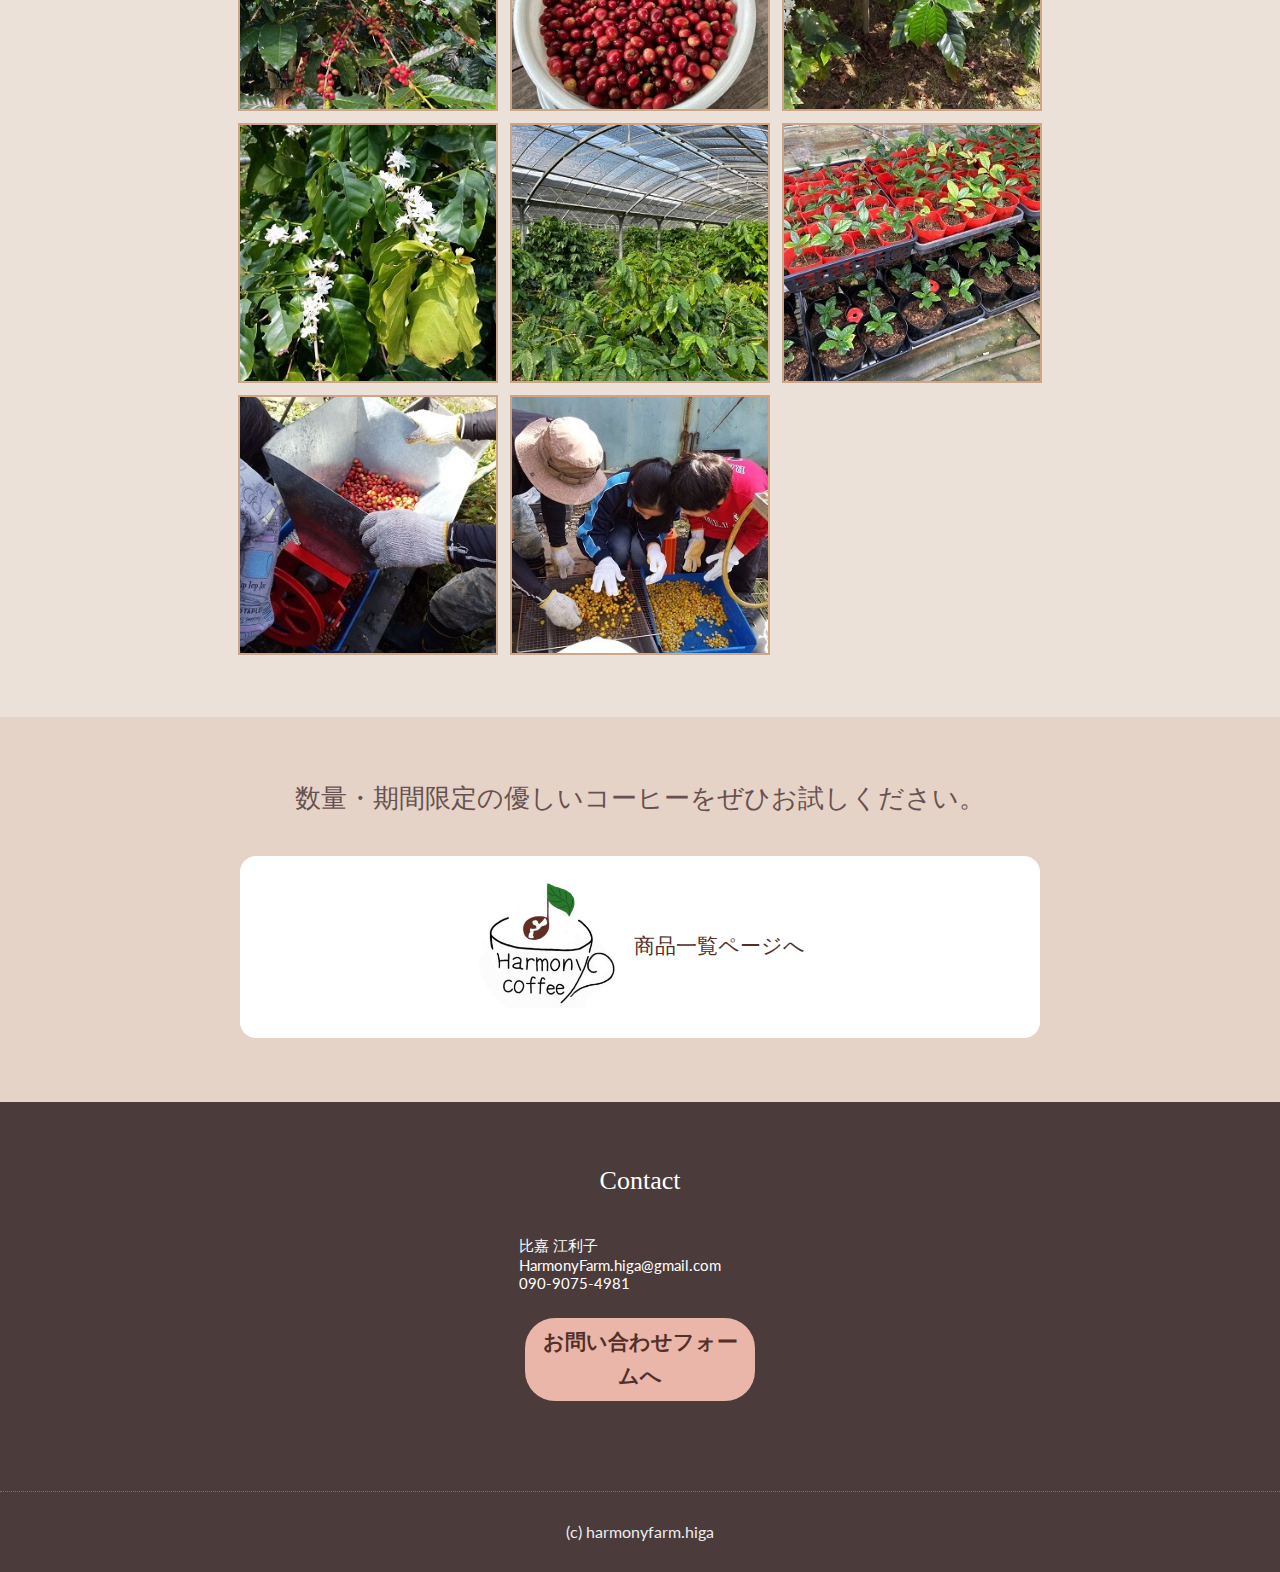
==== commit 9654d10f: "Add files via upload" ====
--- a/index.html
+++ b/index.html
@@ -184,7 +184,7 @@
       <a href="https://harmonyfarm.base.ec/" class="btn" target="_blank">
         <p>商品購入ページへ</p>
       </a>
-
+      <p>[ 今年の販売は終了しました。 ]</p>
       <p>焙煎したての新鮮なコーヒーをお届けします。</p>
       <ul>
         <li>
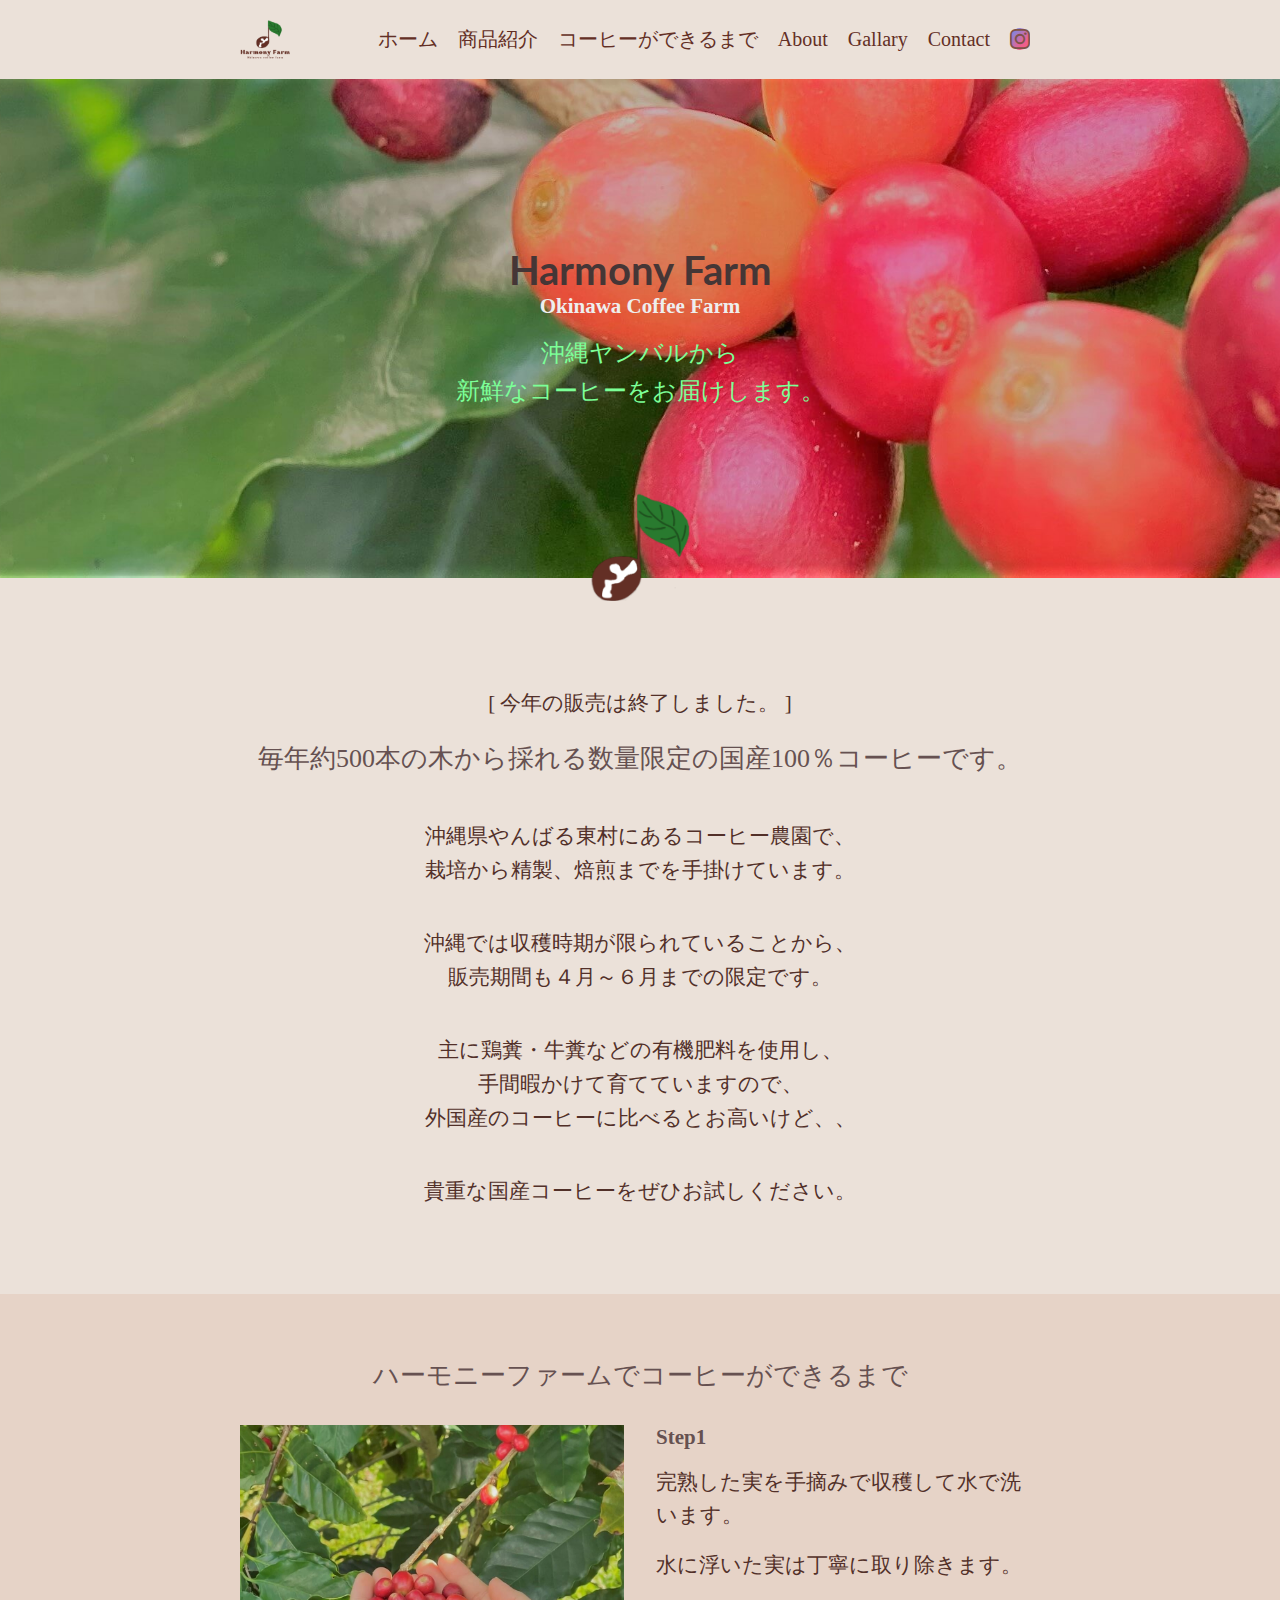
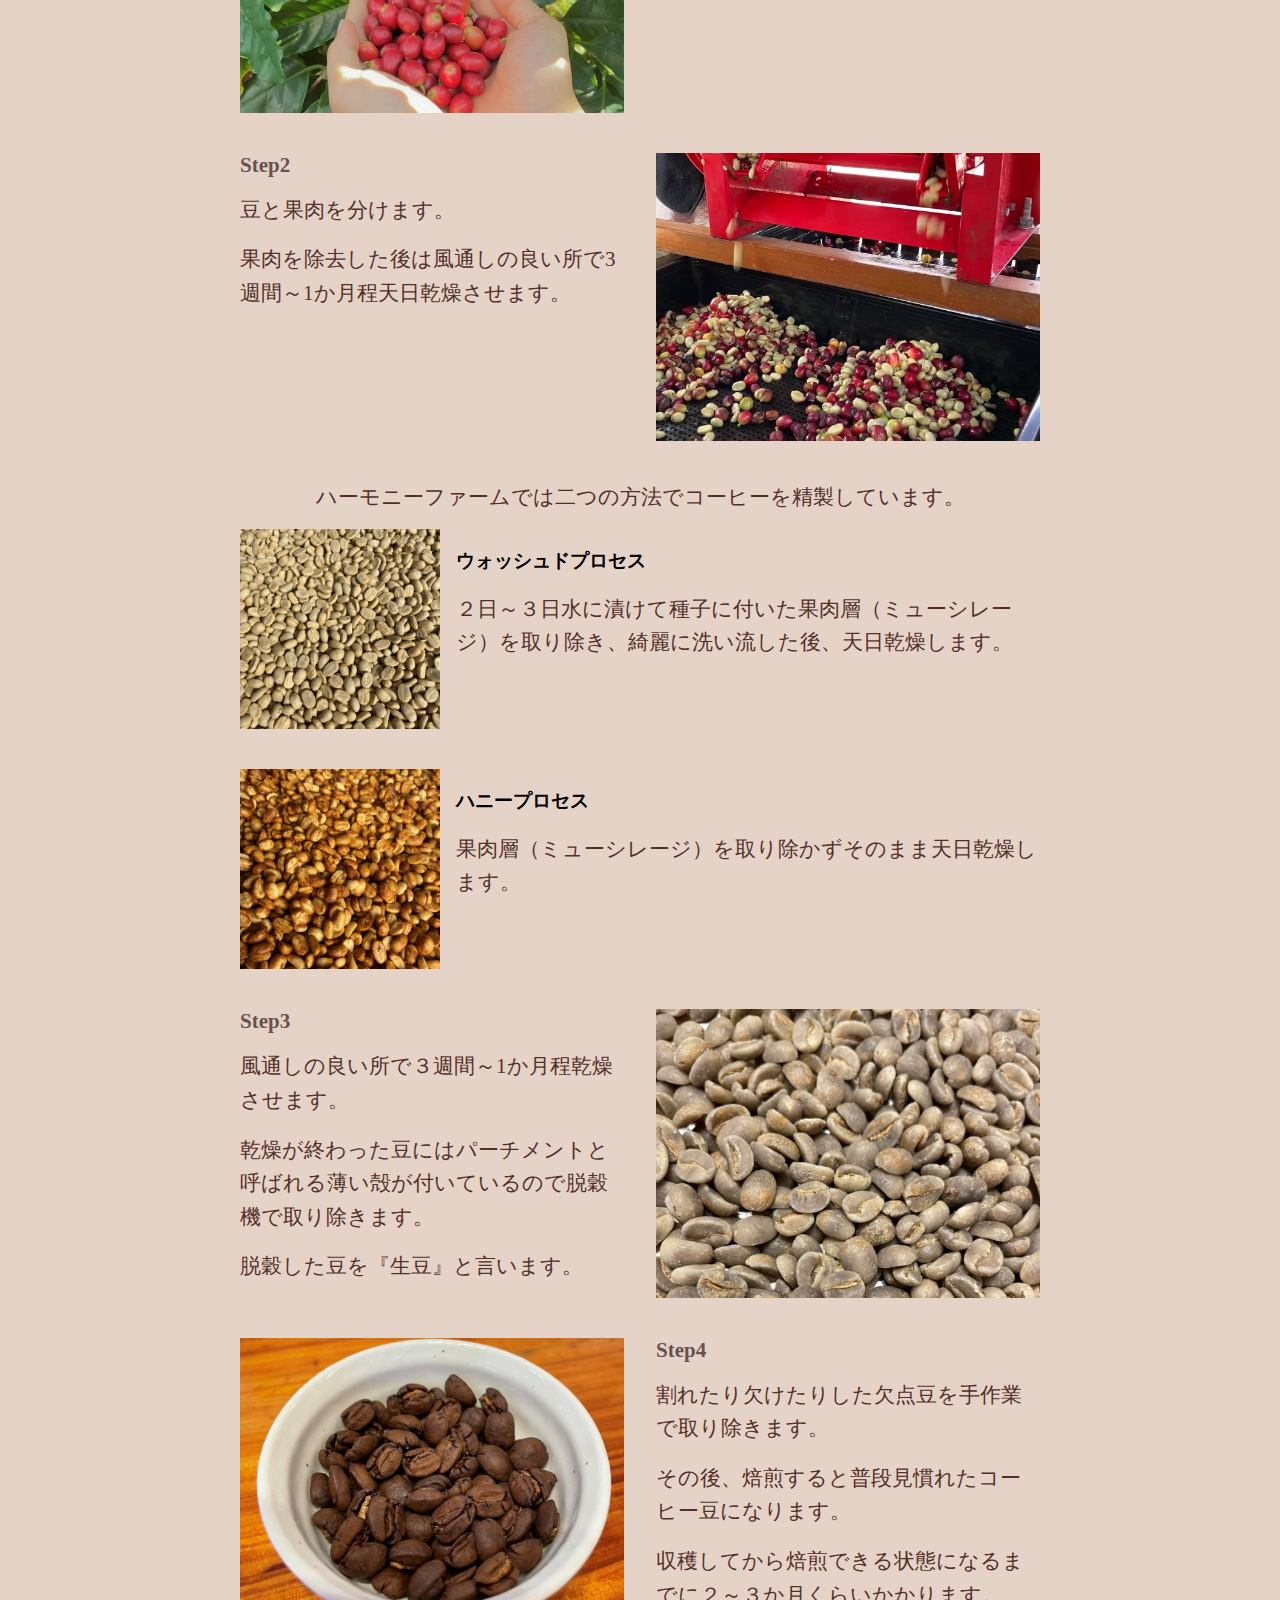
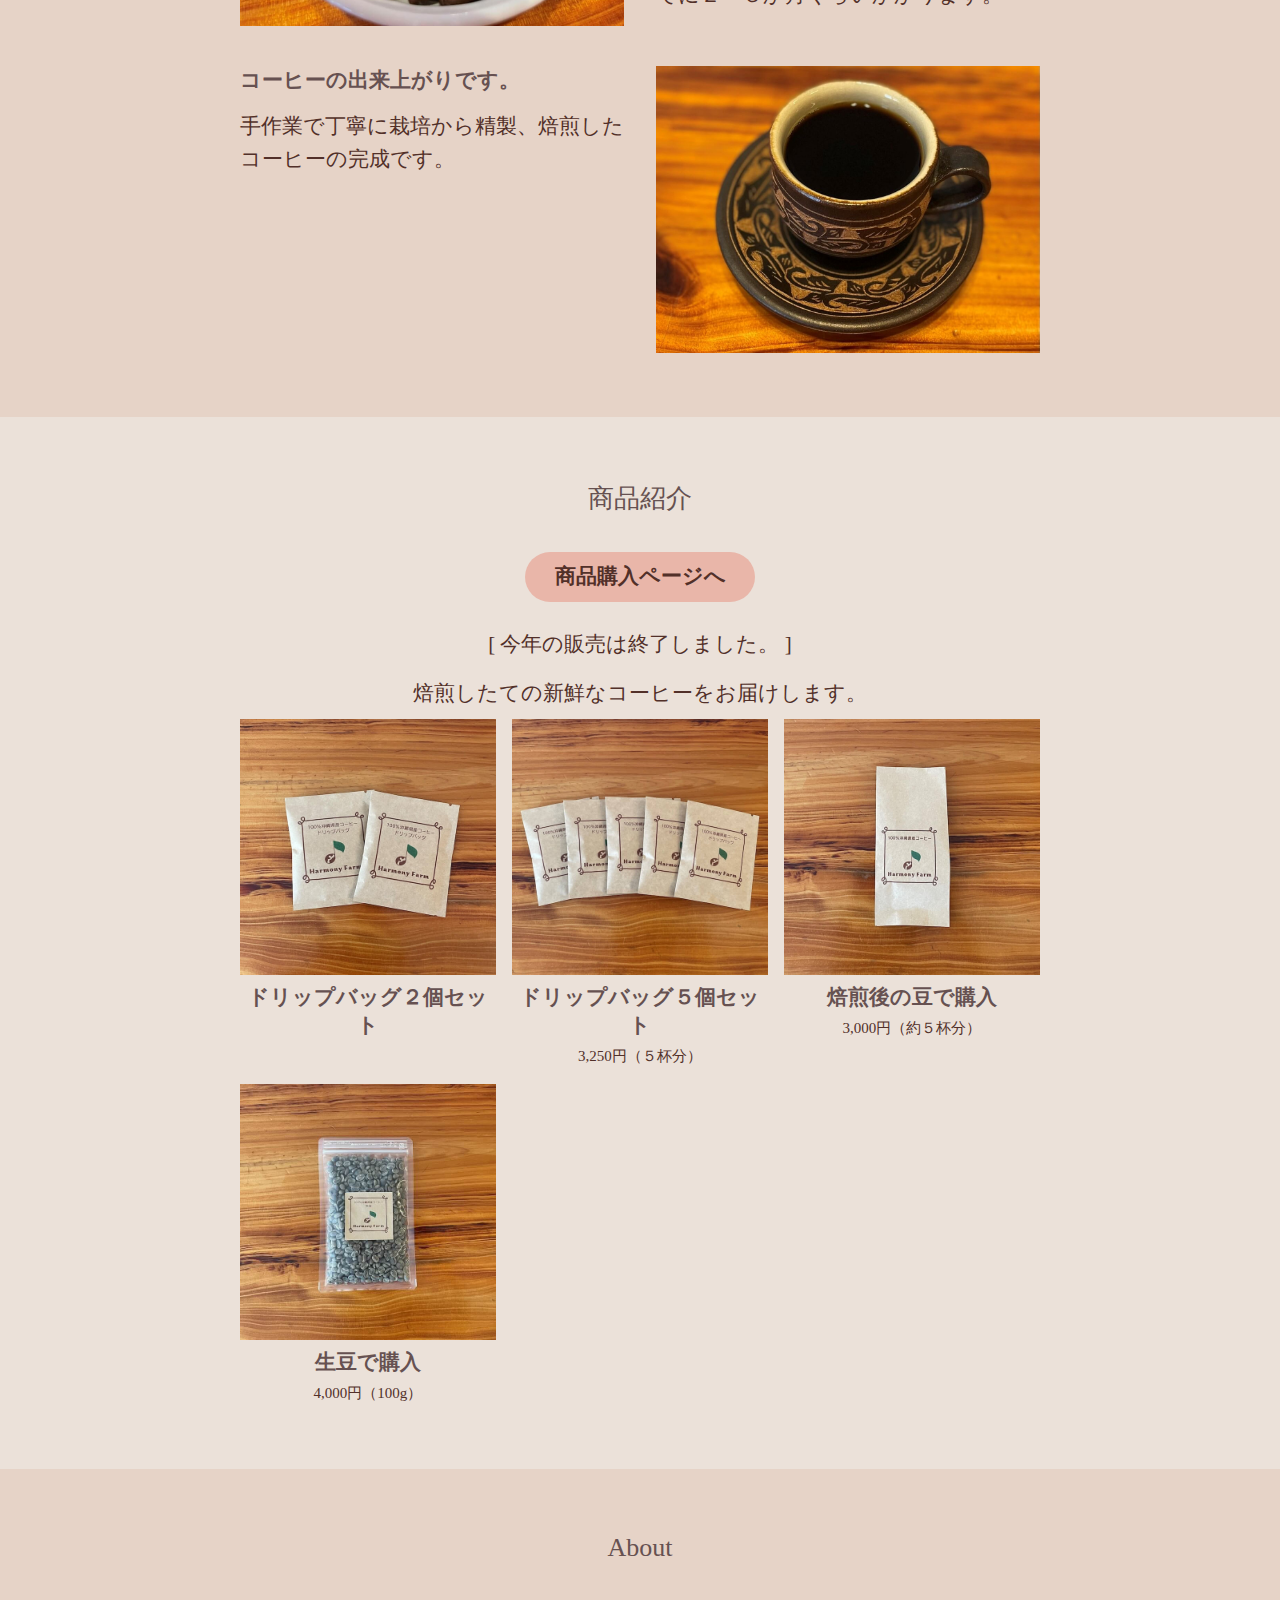
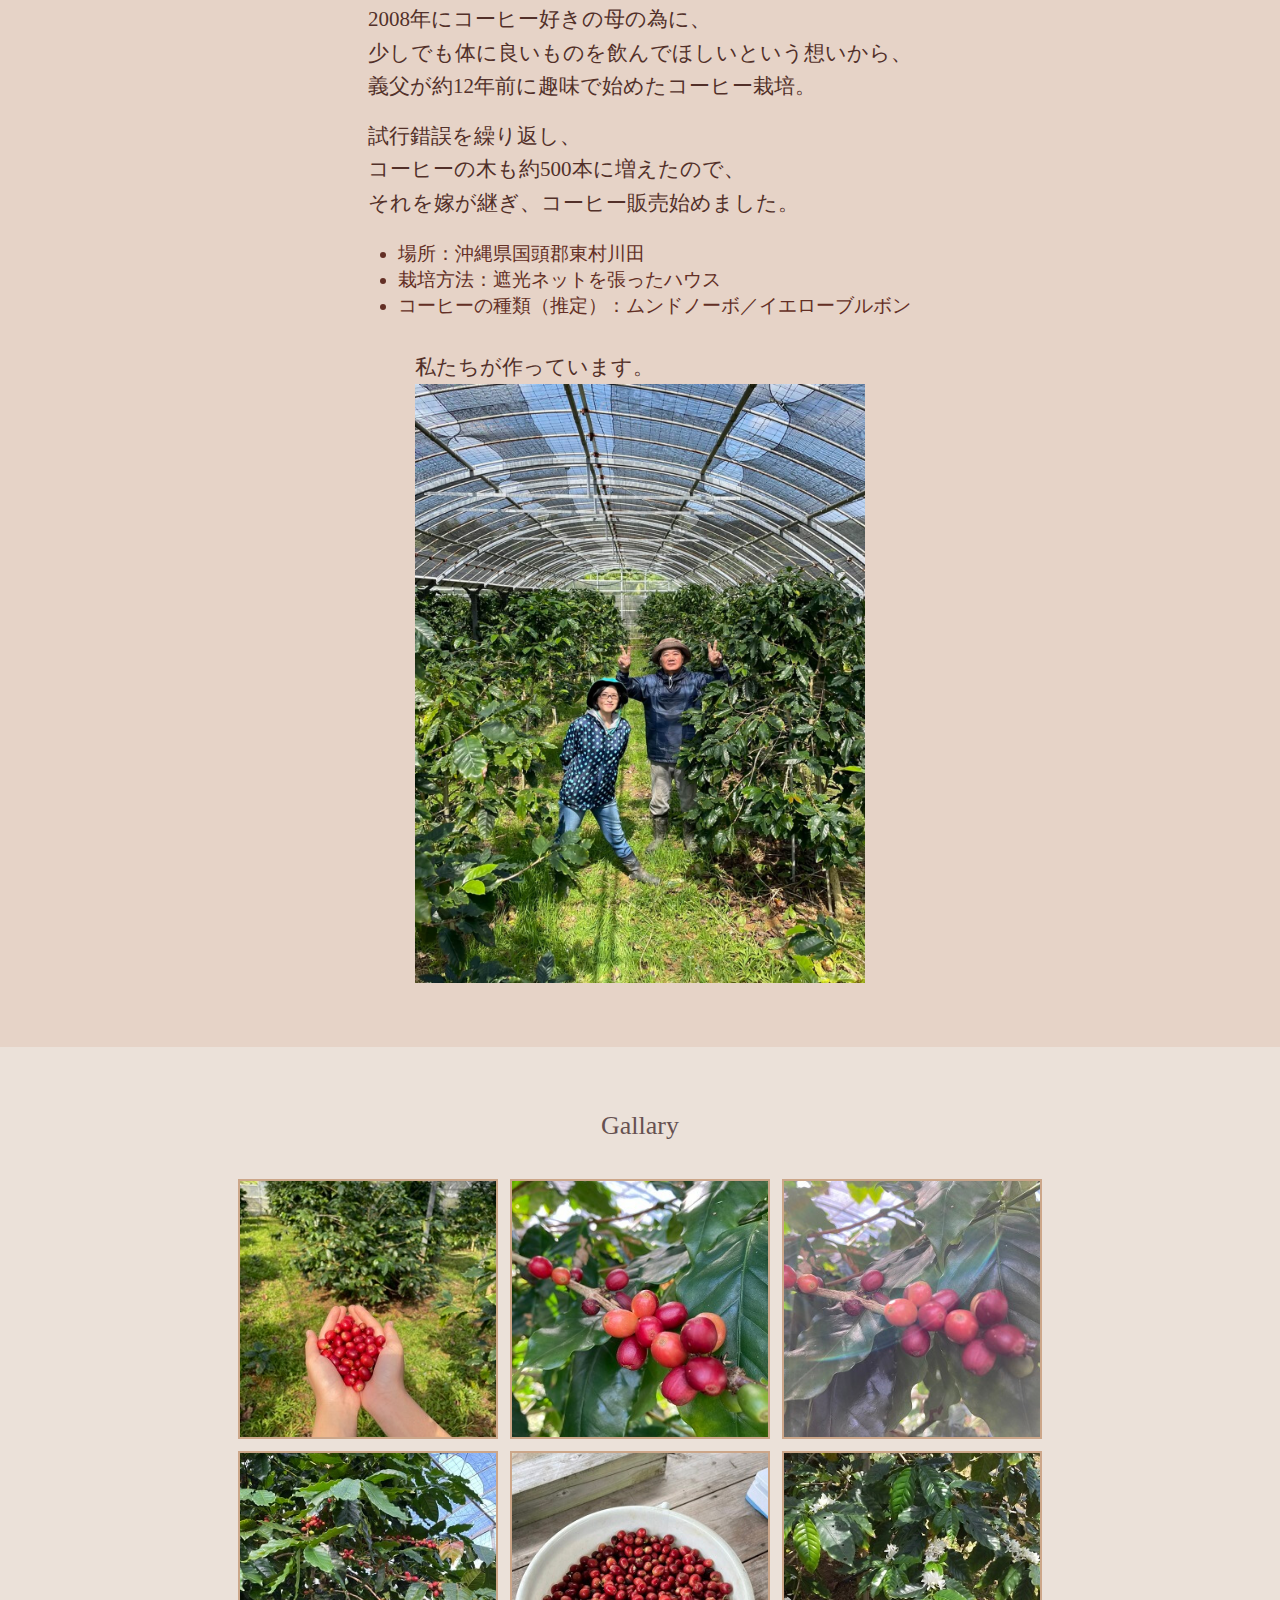
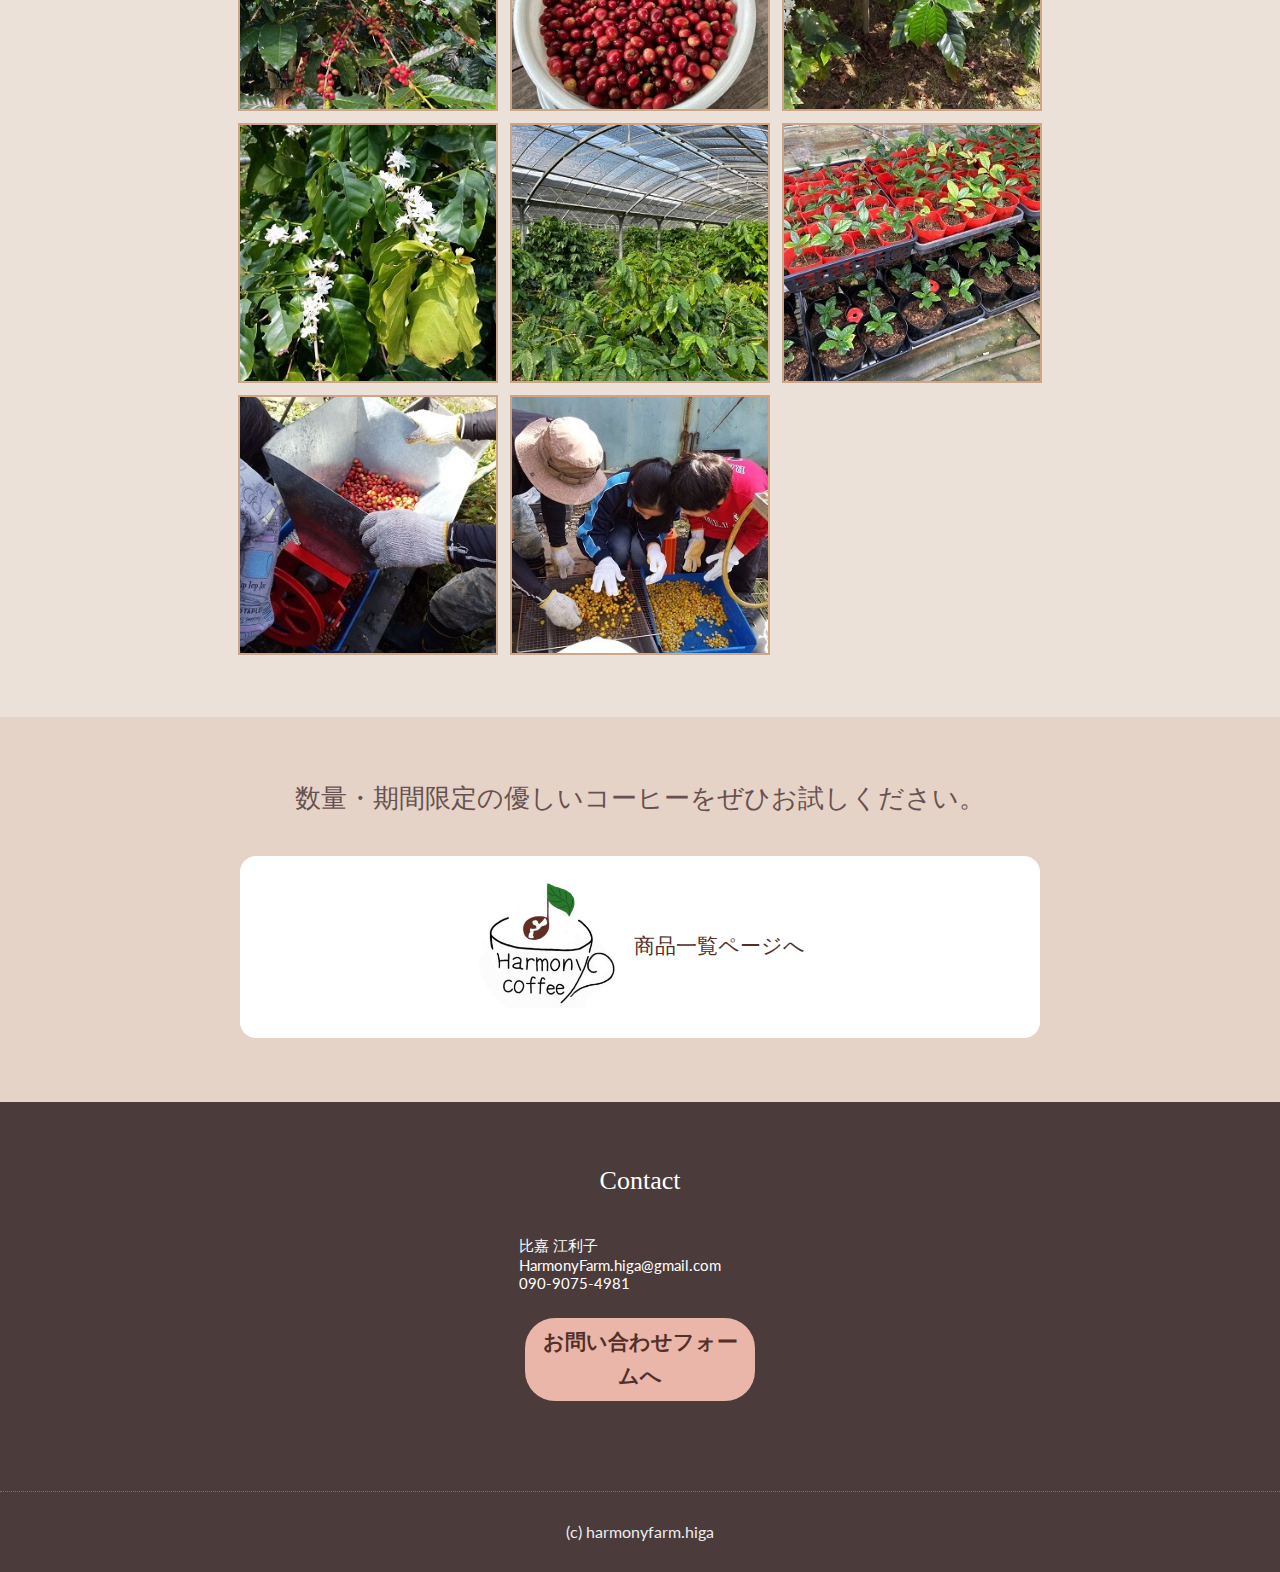
==== commit a987a2d1: "Update index.html" ====
--- a/index.html
+++ b/index.html
@@ -191,7 +191,7 @@
           <a href="https://harmonyfarm.base.ec/items/61640348" target="_blank">
             <img src="img/drip-pack-2.jpg" alt="ドリップバッグ2個セット">
             <h2>ドリップバッグ２個セット</h2>
-            <p>1,300円（２杯分）</p>
+           <!-- <p>1,300円（２杯分）</p>-->
           </a>
         </li>
         <li>
@@ -312,4 +312,4 @@
 
   <script src="js/main.js"></script>
 </body>
-</html>+</html>
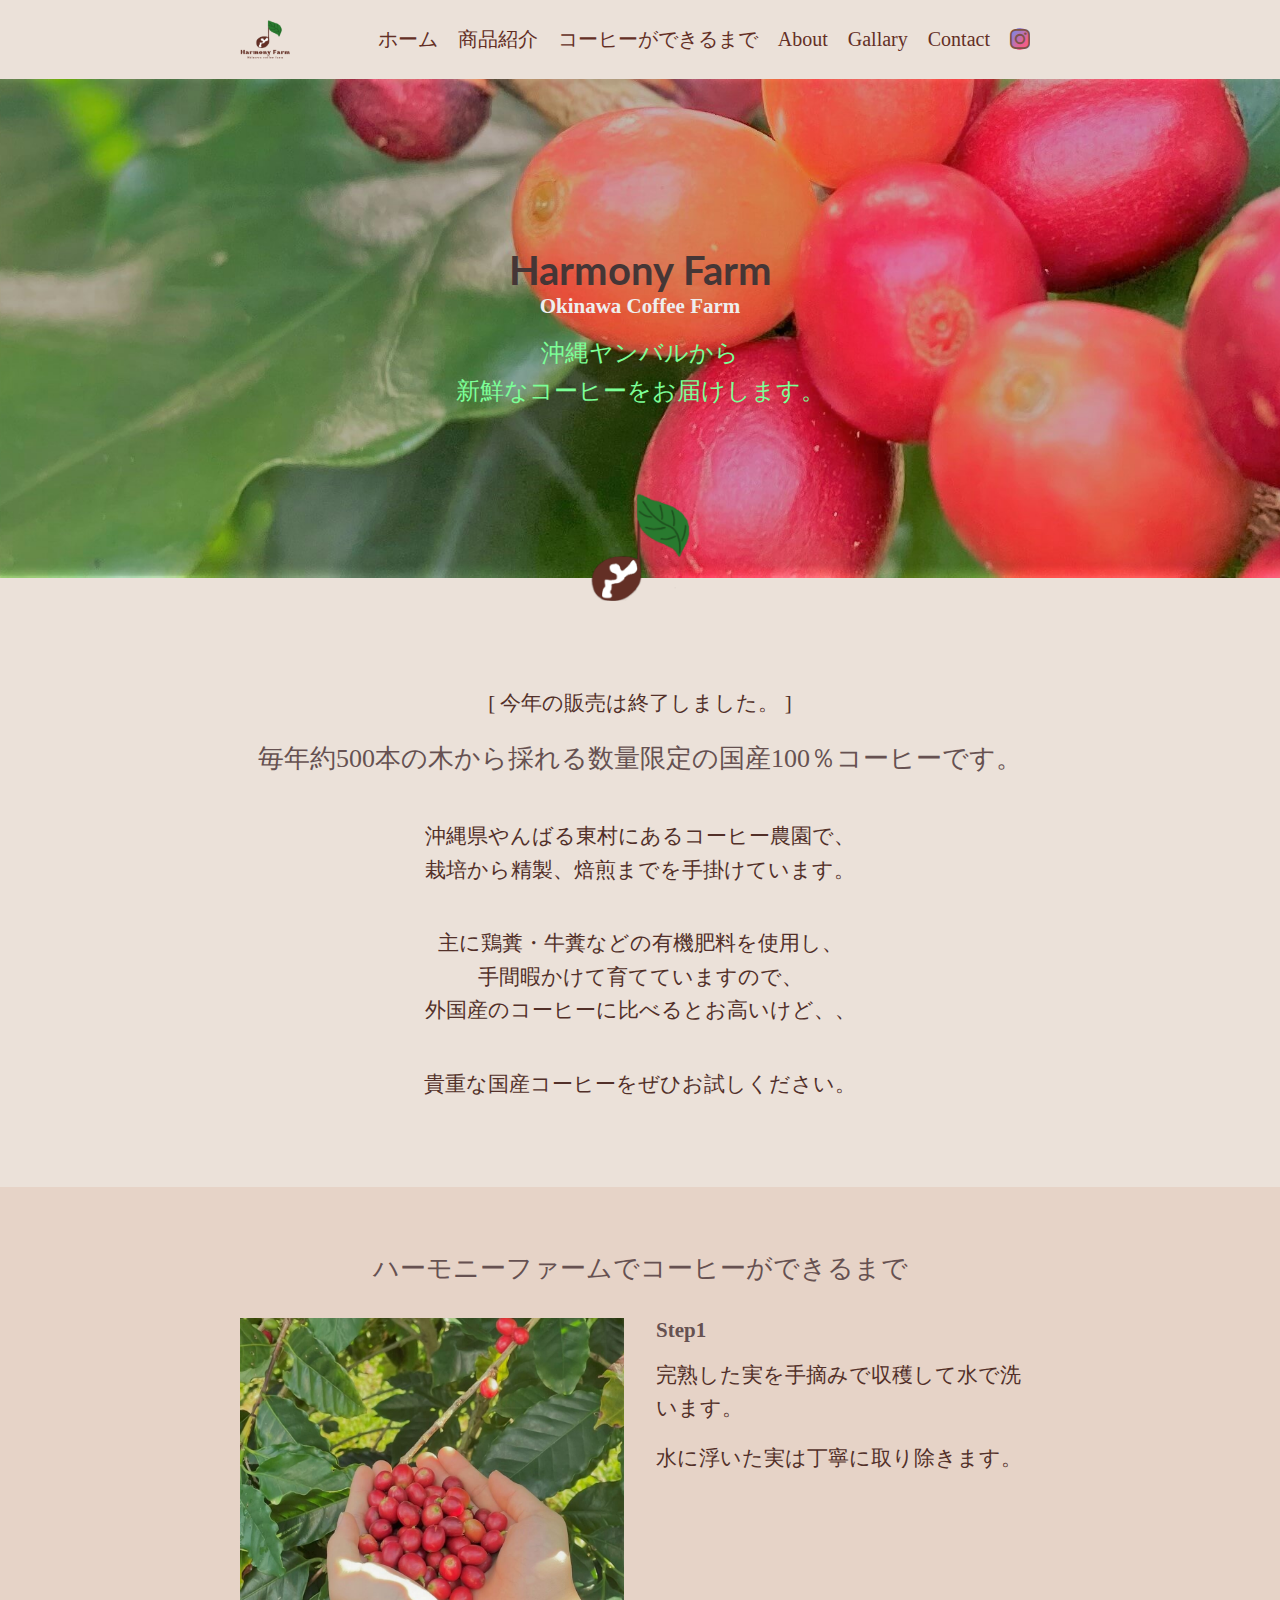
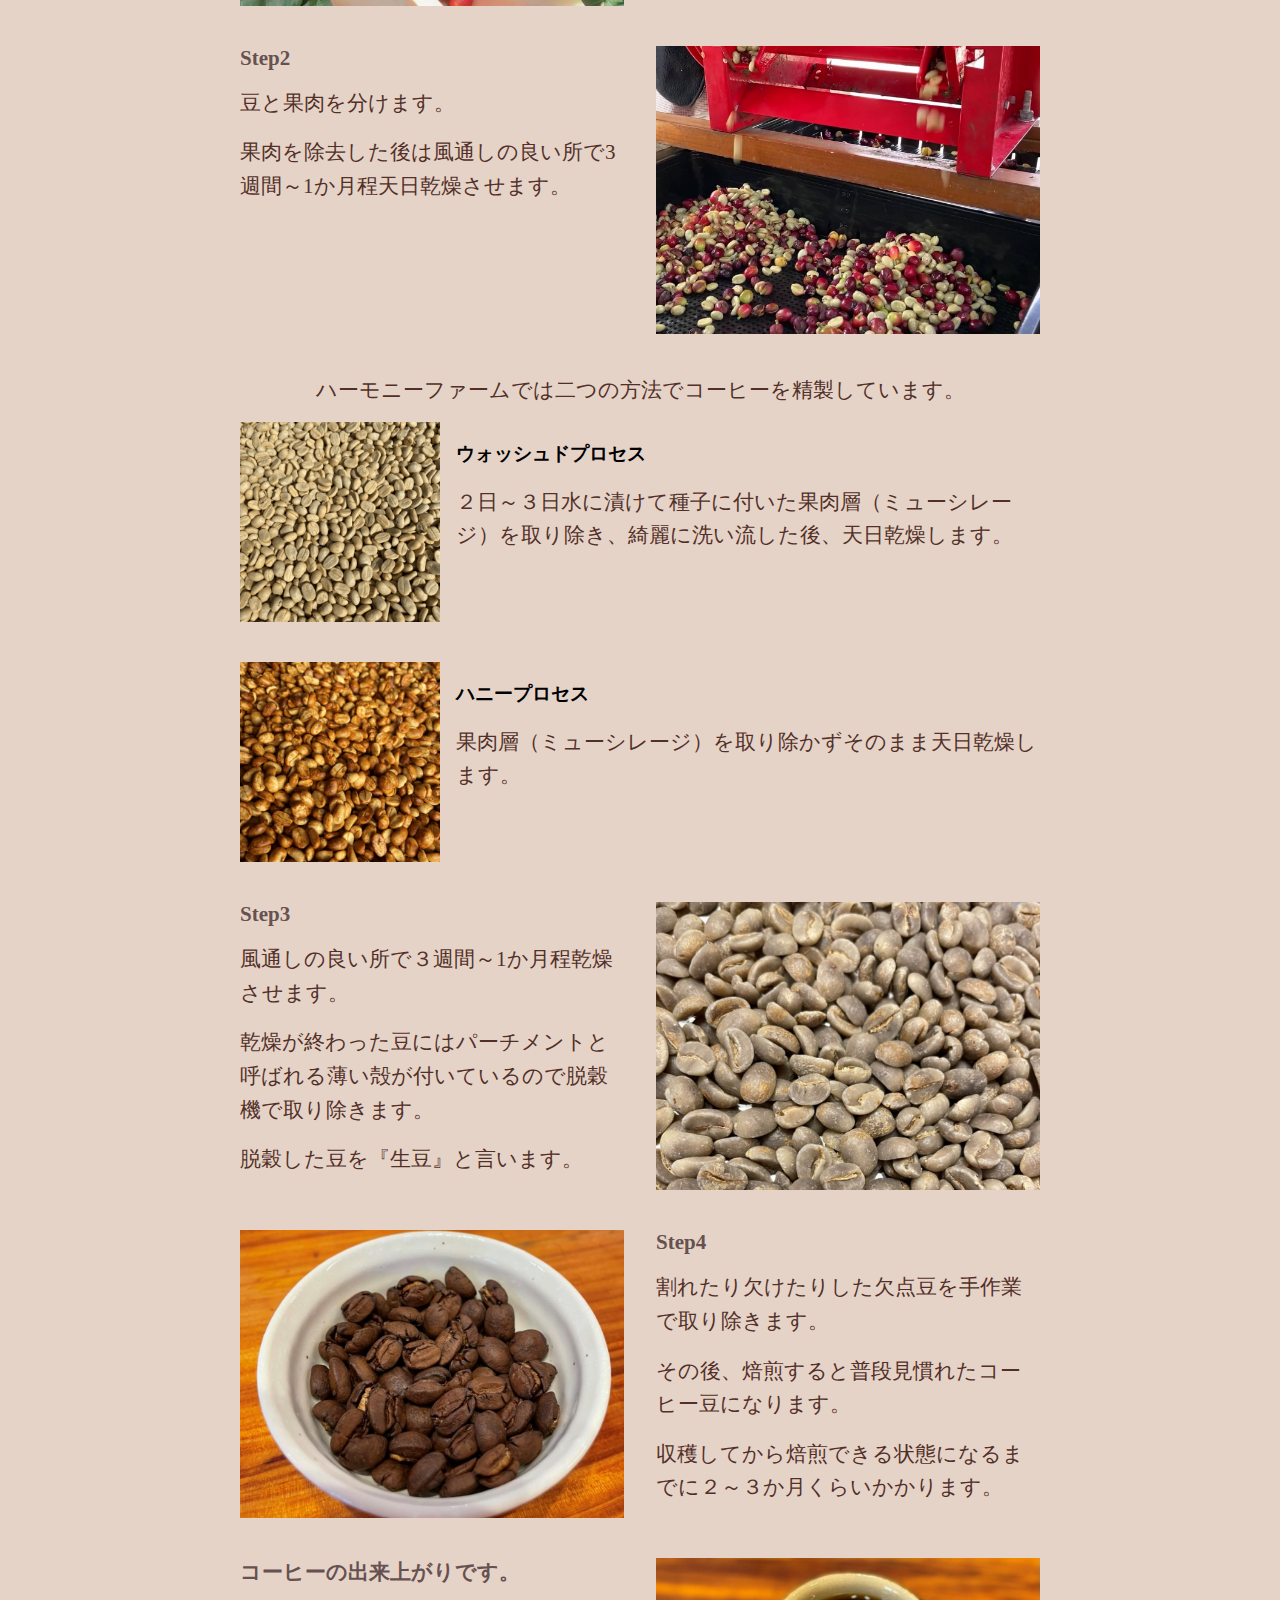
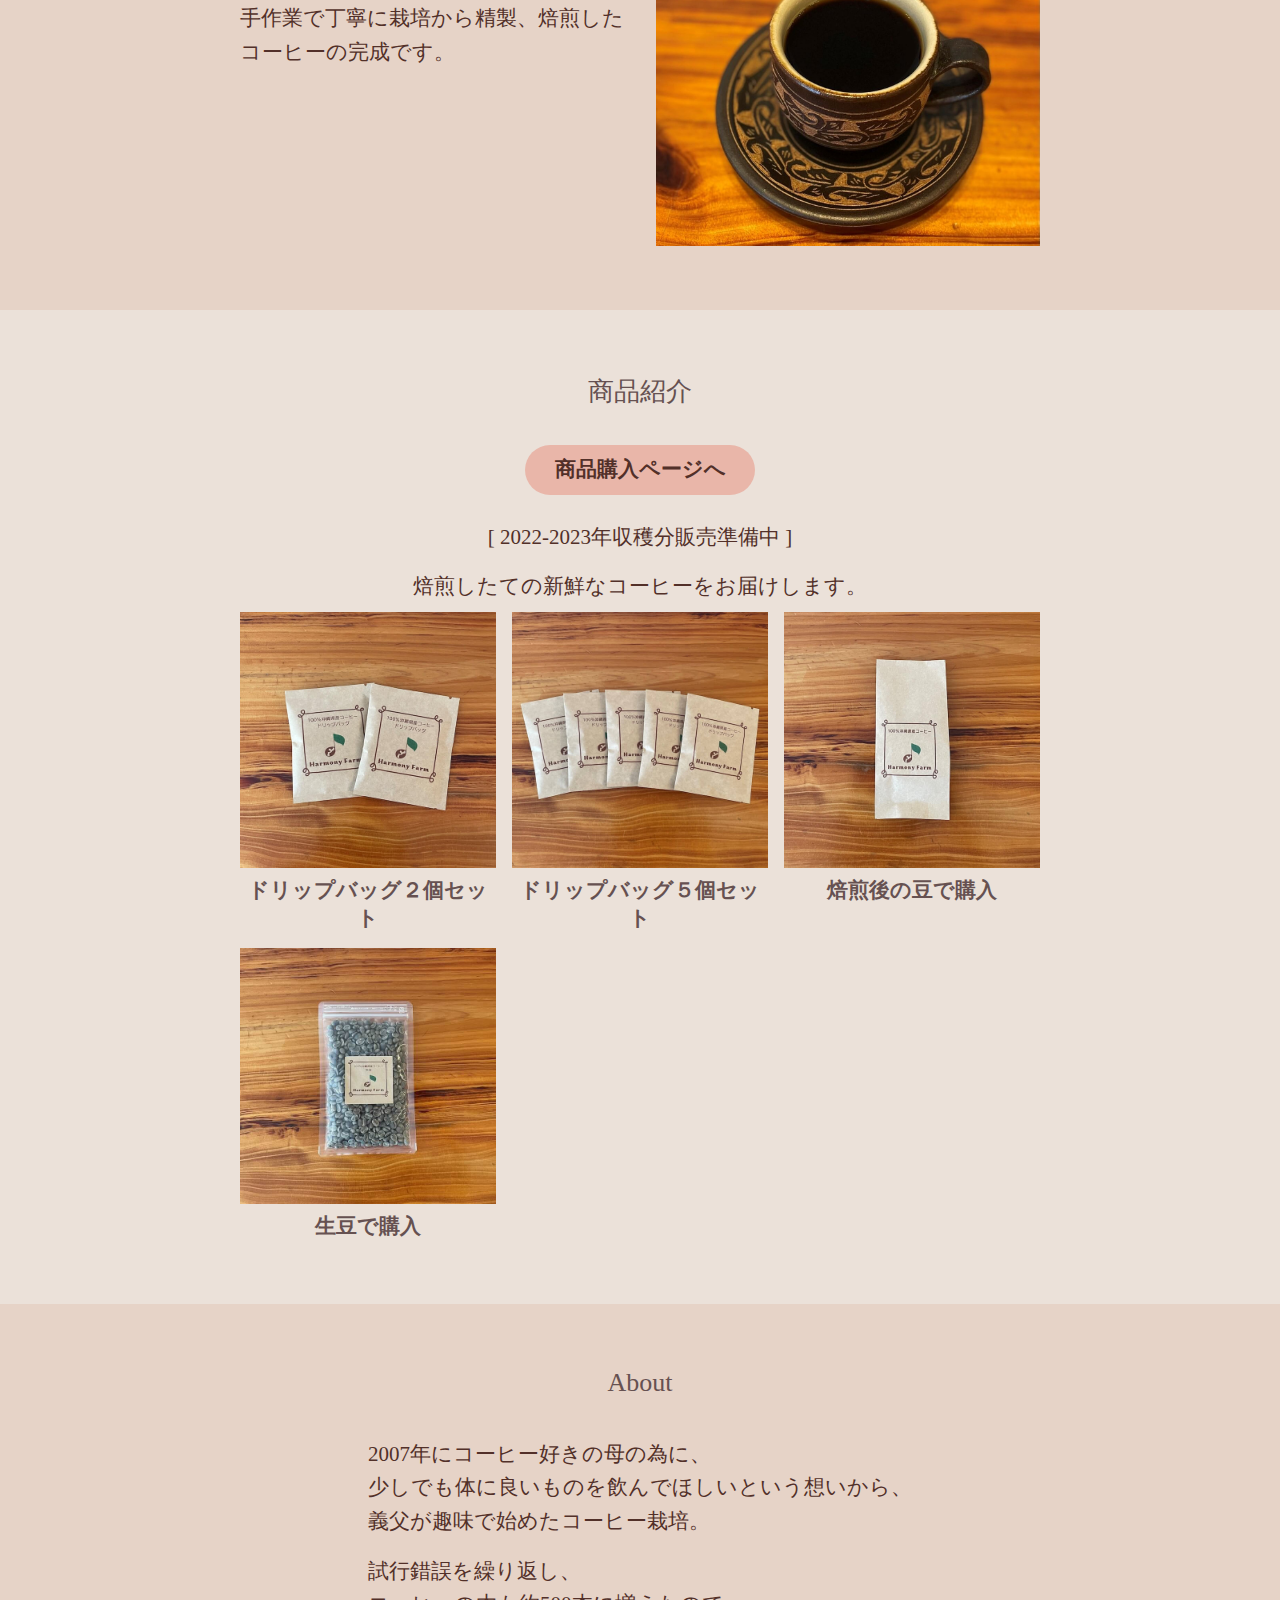
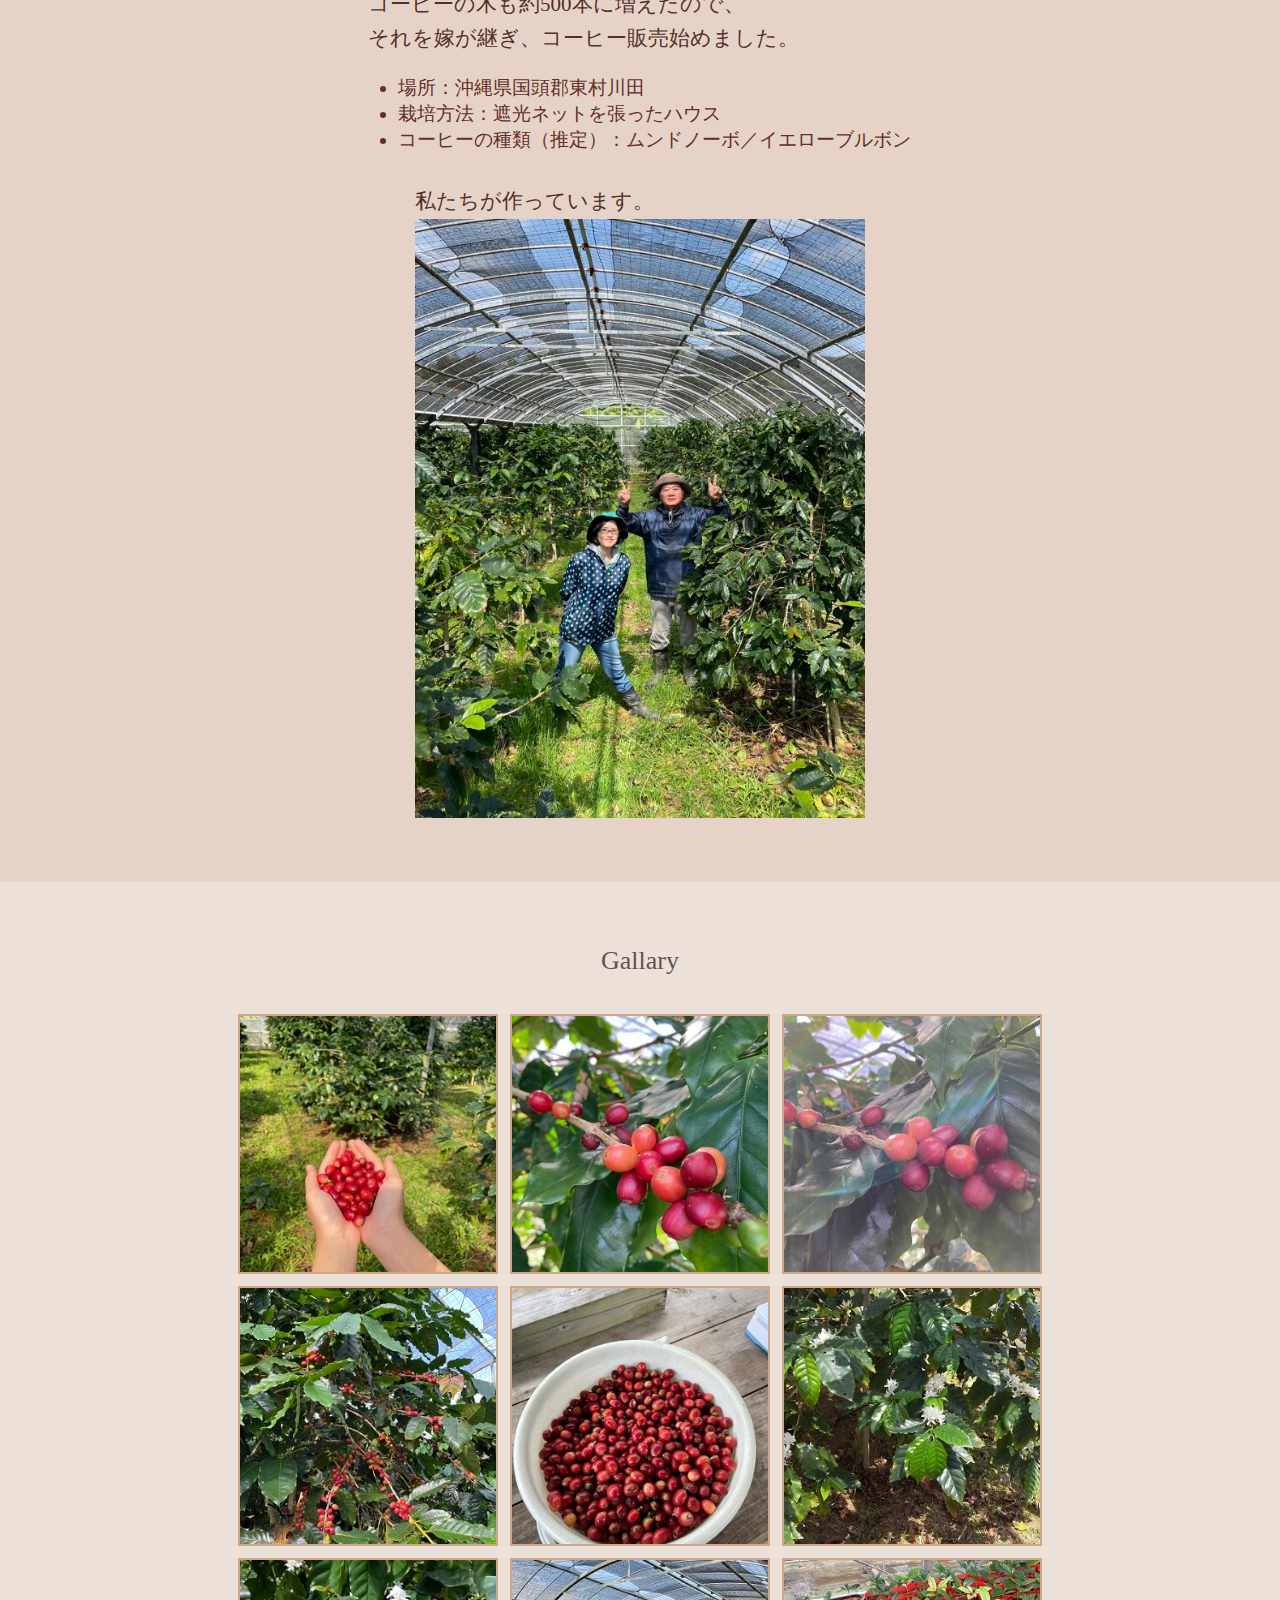
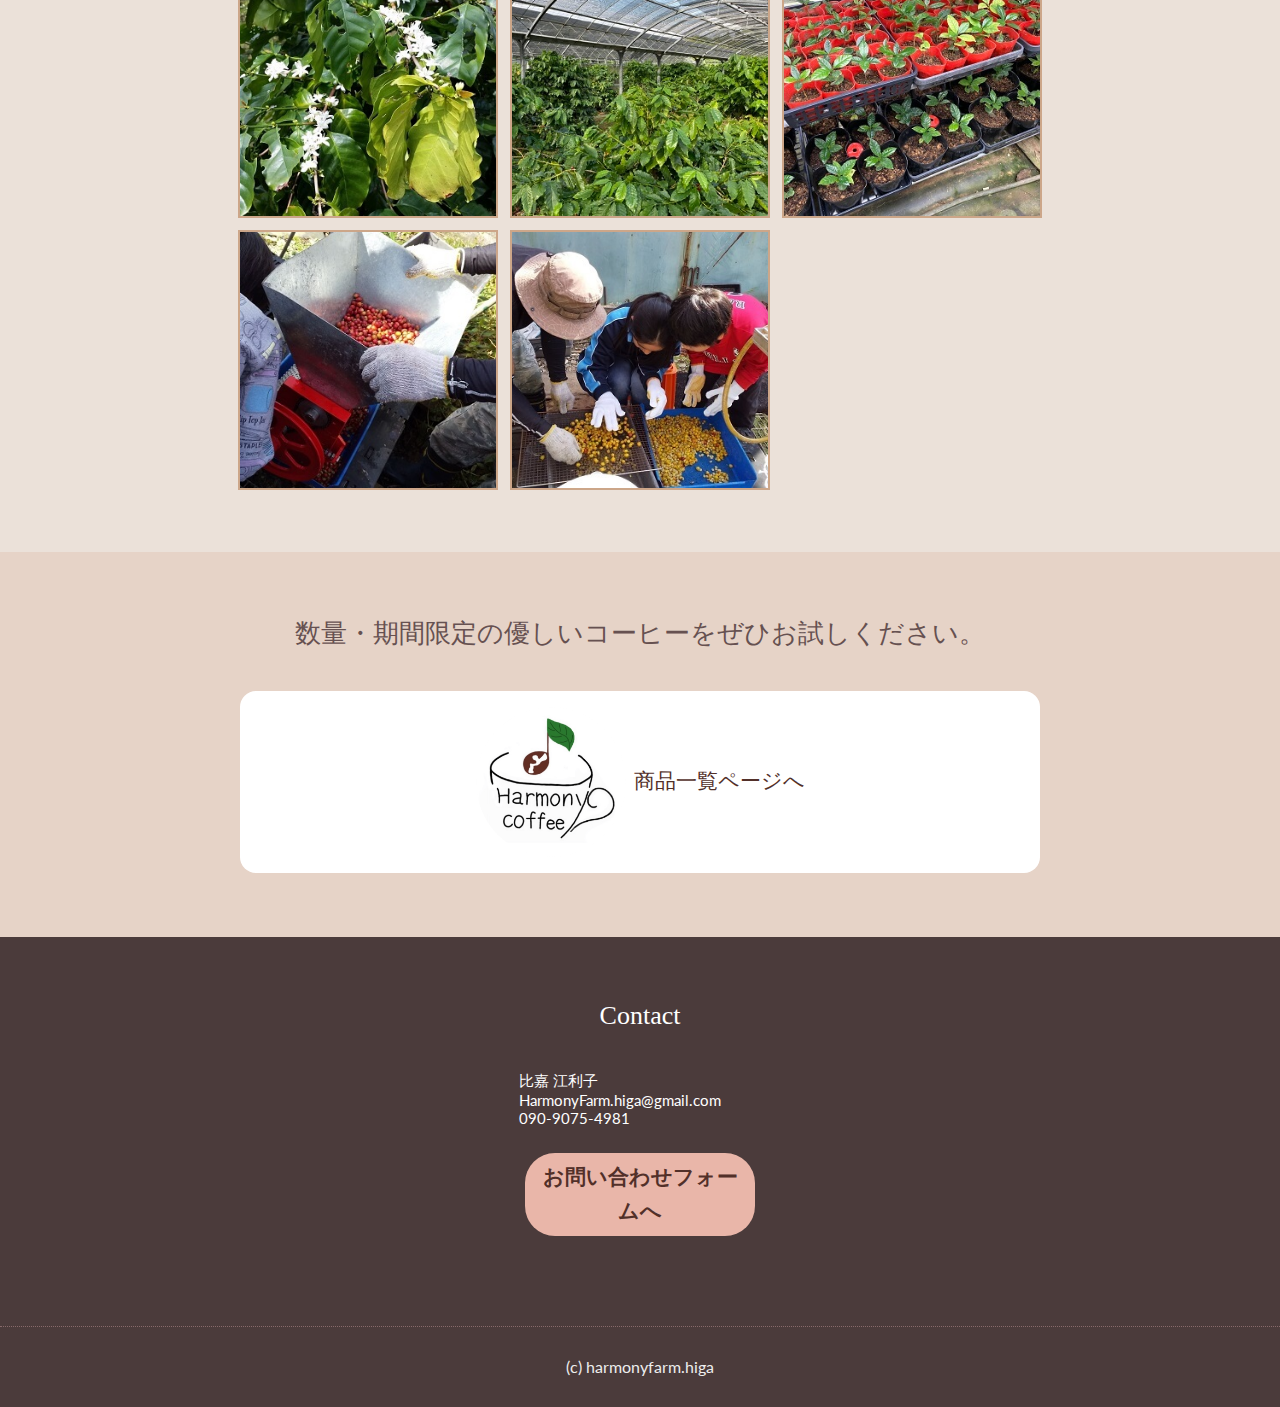
==== commit 87ad9a48: "Update index.html" ====
--- a/index.html
+++ b/index.html
@@ -75,11 +75,11 @@
         <br>
        栽培から精製、焙煎までを手掛けています。
       </p>
-      <p>
+     <!-- <p>
         沖縄では収穫時期が限られていることから、
         <br>
       販売期間も４月～６月までの限定です。
-      </p> 
+      </p> -->
       <p>
         主に鶏糞・牛糞などの有機肥料を使用し、
         <br>
@@ -184,7 +184,7 @@
       <a href="https://harmonyfarm.base.ec/" class="btn" target="_blank">
         <p>商品購入ページへ</p>
       </a>
-      <p>[ 今年の販売は終了しました。 ]</p>
+      <p>[ 2022‐2023年収穫分販売準備中 ]</p>
       <p>焙煎したての新鮮なコーヒーをお届けします。</p>
       <ul>
         <li>
@@ -198,21 +198,21 @@
           <a href="https://harmonyfarm.base.ec/items/61222885" target="_blank">
             <img src="img/drip-pack-5.jpg" alt="ドリップバッグ5個セット">
             <h2>ドリップバッグ５個セット</h2>
-            <p>3,250円（５杯分）</p>
+           <!-- <p>3,250円（５杯分）</p>-->
           </a>
         </li>
         <li>
           <a href="https://harmonyfarm.base.ec/items/61224468" target="_blank">
             <img src="img/baisen-pack.jpg" alt="焙煎後の豆で購入">
             <h2>焙煎後の豆で購入</h2>
-            <p>3,000円（約５杯分）</p>
+           <!-- <p>3,000円（約５杯分）</p>-->
           </a>
         </li>
         <li>
           <a href="https://harmonyfarm.base.ec/items/61225105" target="_blank">
             <img src="img/nama-pack.jpg" alt="生豆で購入">
             <h2>生豆で購入</h2>
-            <p>4,000円（100g）</p>
+           <!-- <p>4,000円（100g）</p>-->
           </a>
         </li>
       </ul>
@@ -223,9 +223,9 @@
     <h1>About</h1>
     <div class="container">
       <section>
-        <p>2008年にコーヒー好きの母の為に、<br>
+        <p>2007年にコーヒー好きの母の為に、<br>
           少しでも体に良いものを飲んでほしいという想いから、<br>
-          義父が約12年前に趣味で始めたコーヒー栽培。</p>
+          義父が趣味で始めたコーヒー栽培。</p>
         <p>試行錯誤を繰り返し、<br>
           コーヒーの木も約500本に増えたので、<br>
           それを嫁が継ぎ、コーヒー販売始めました。</p>
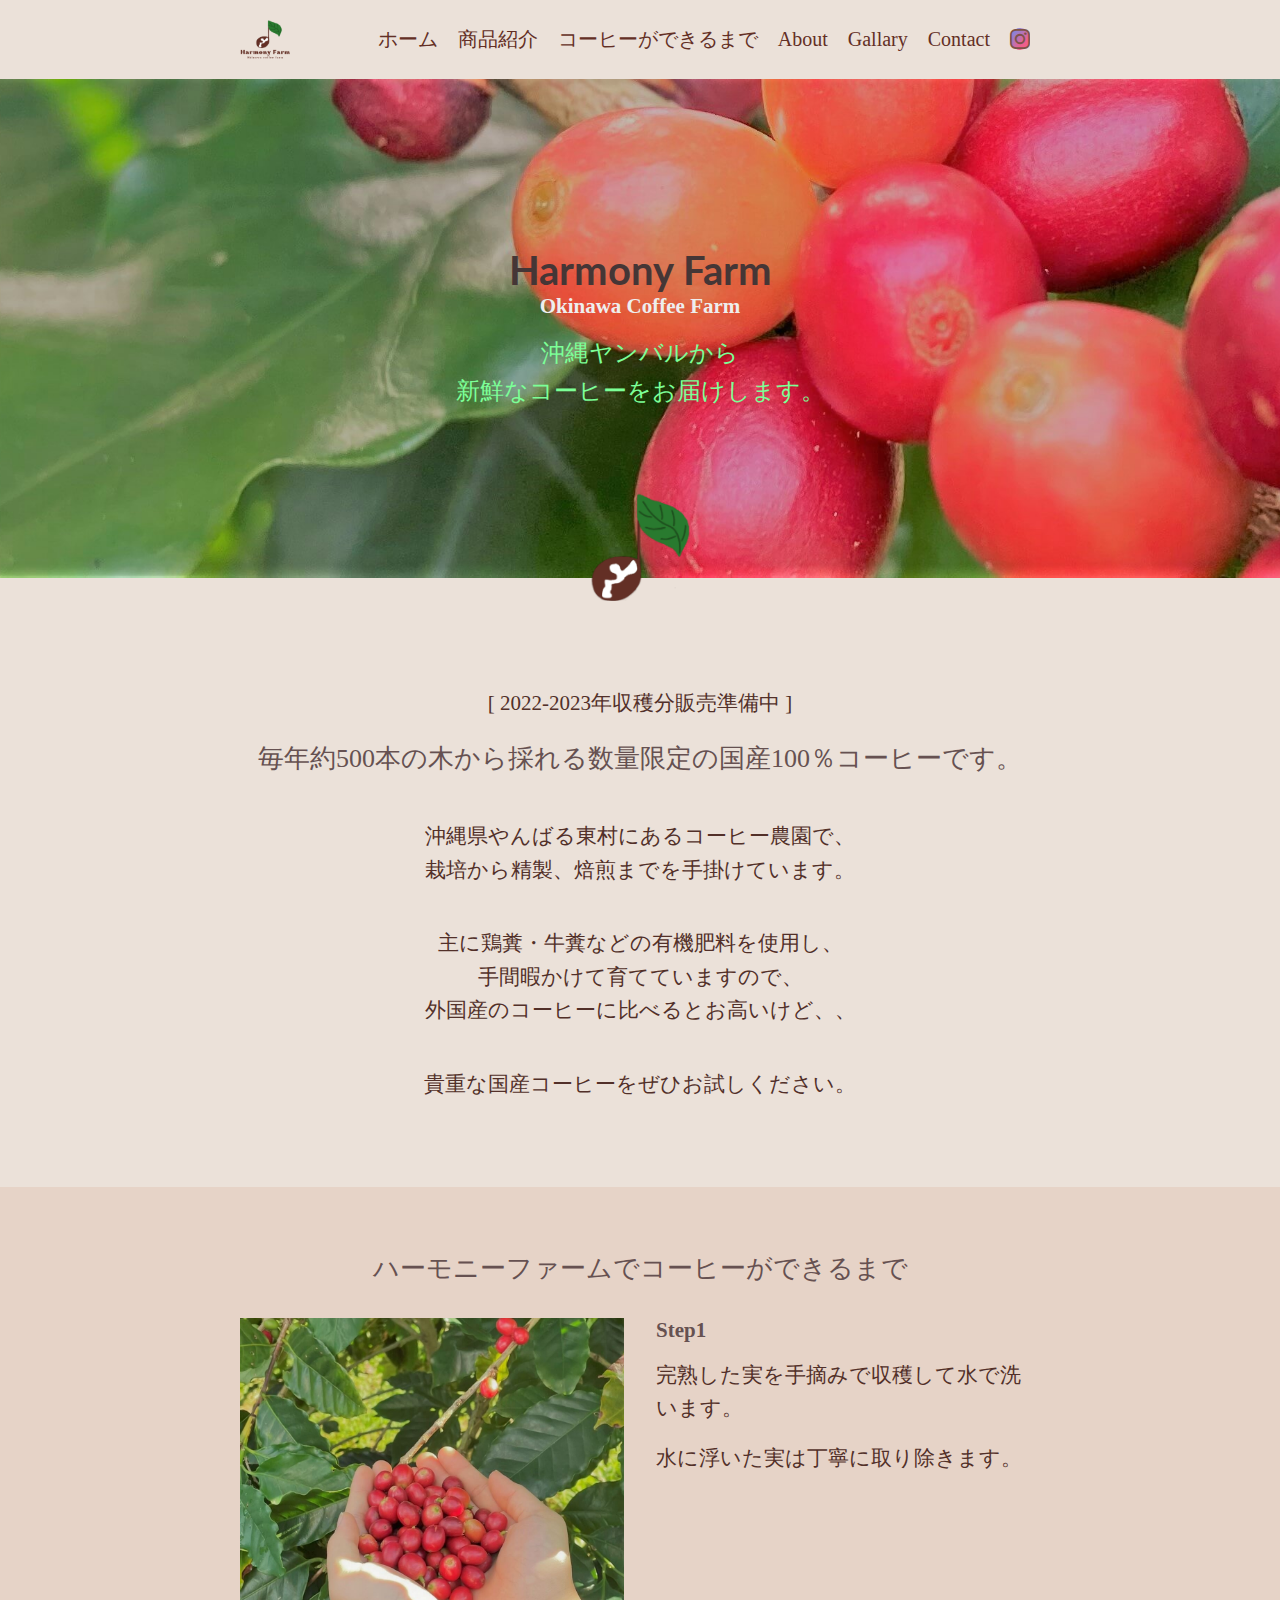
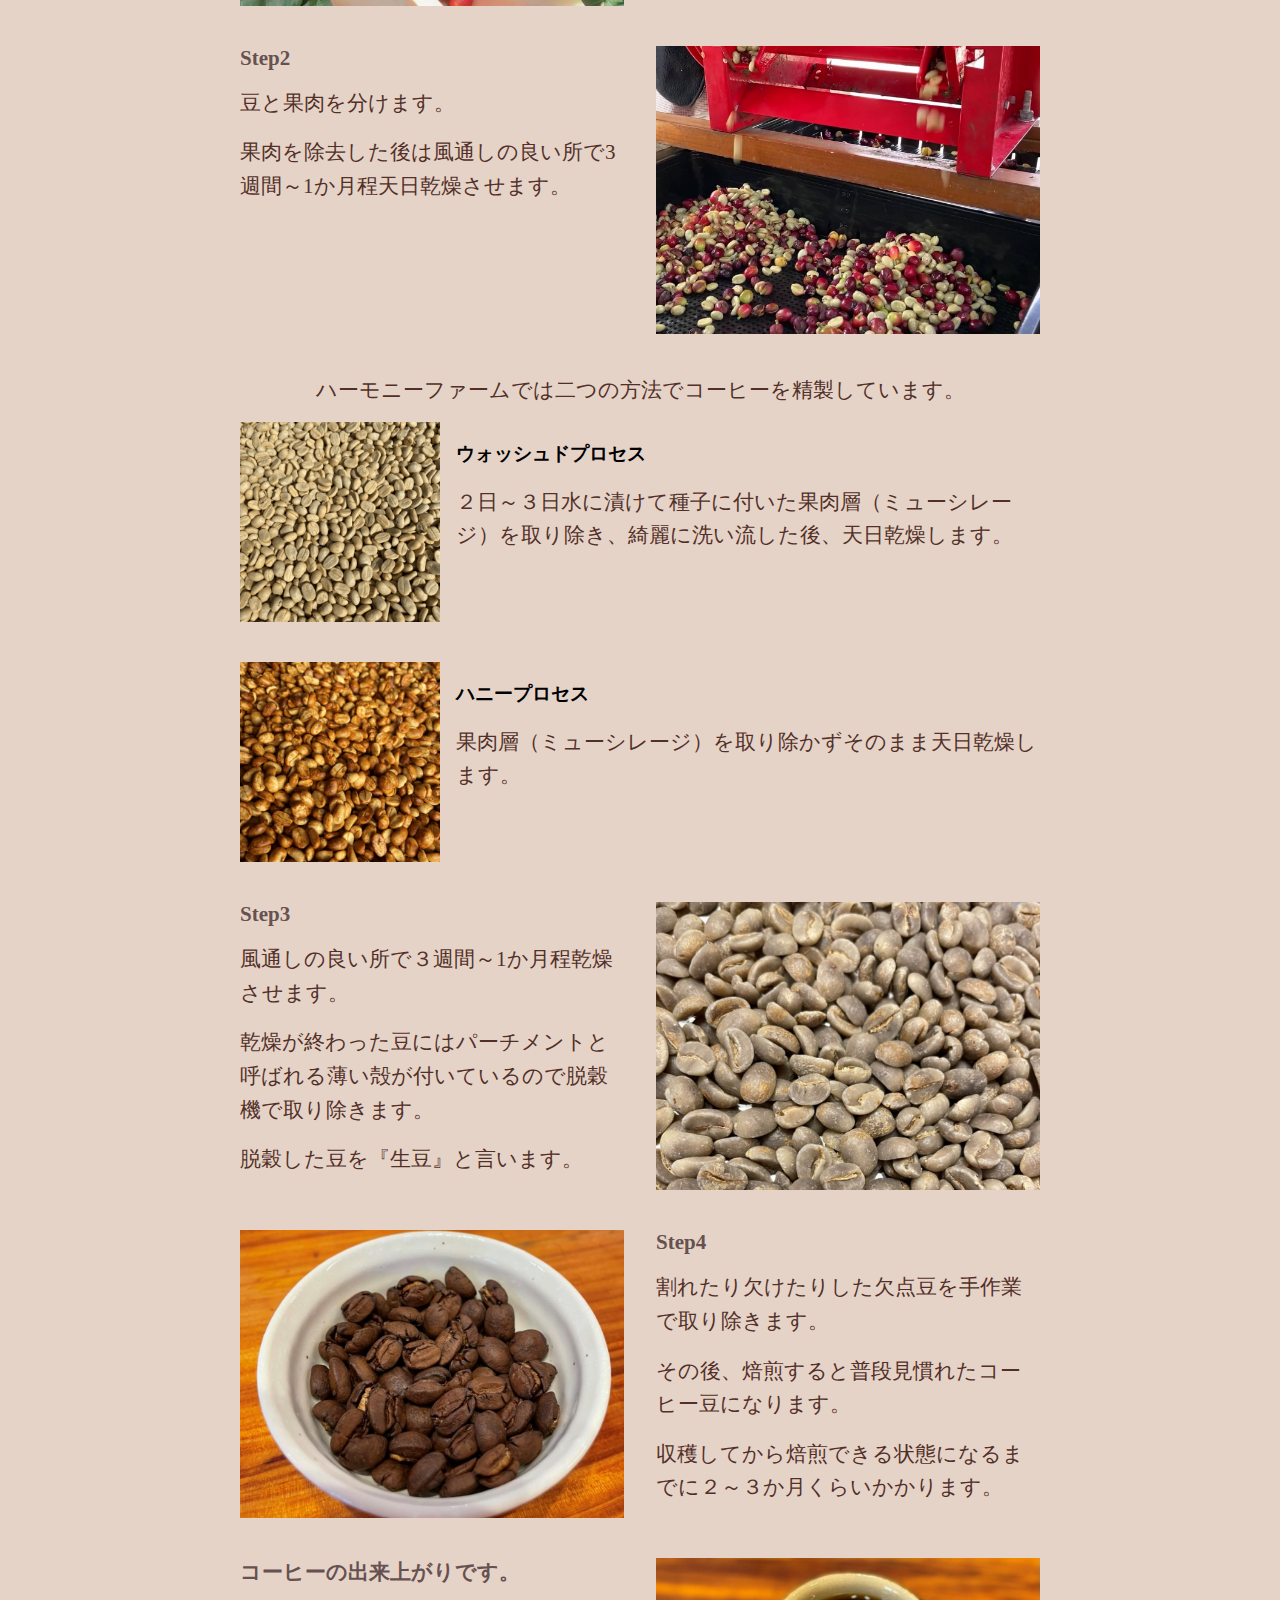
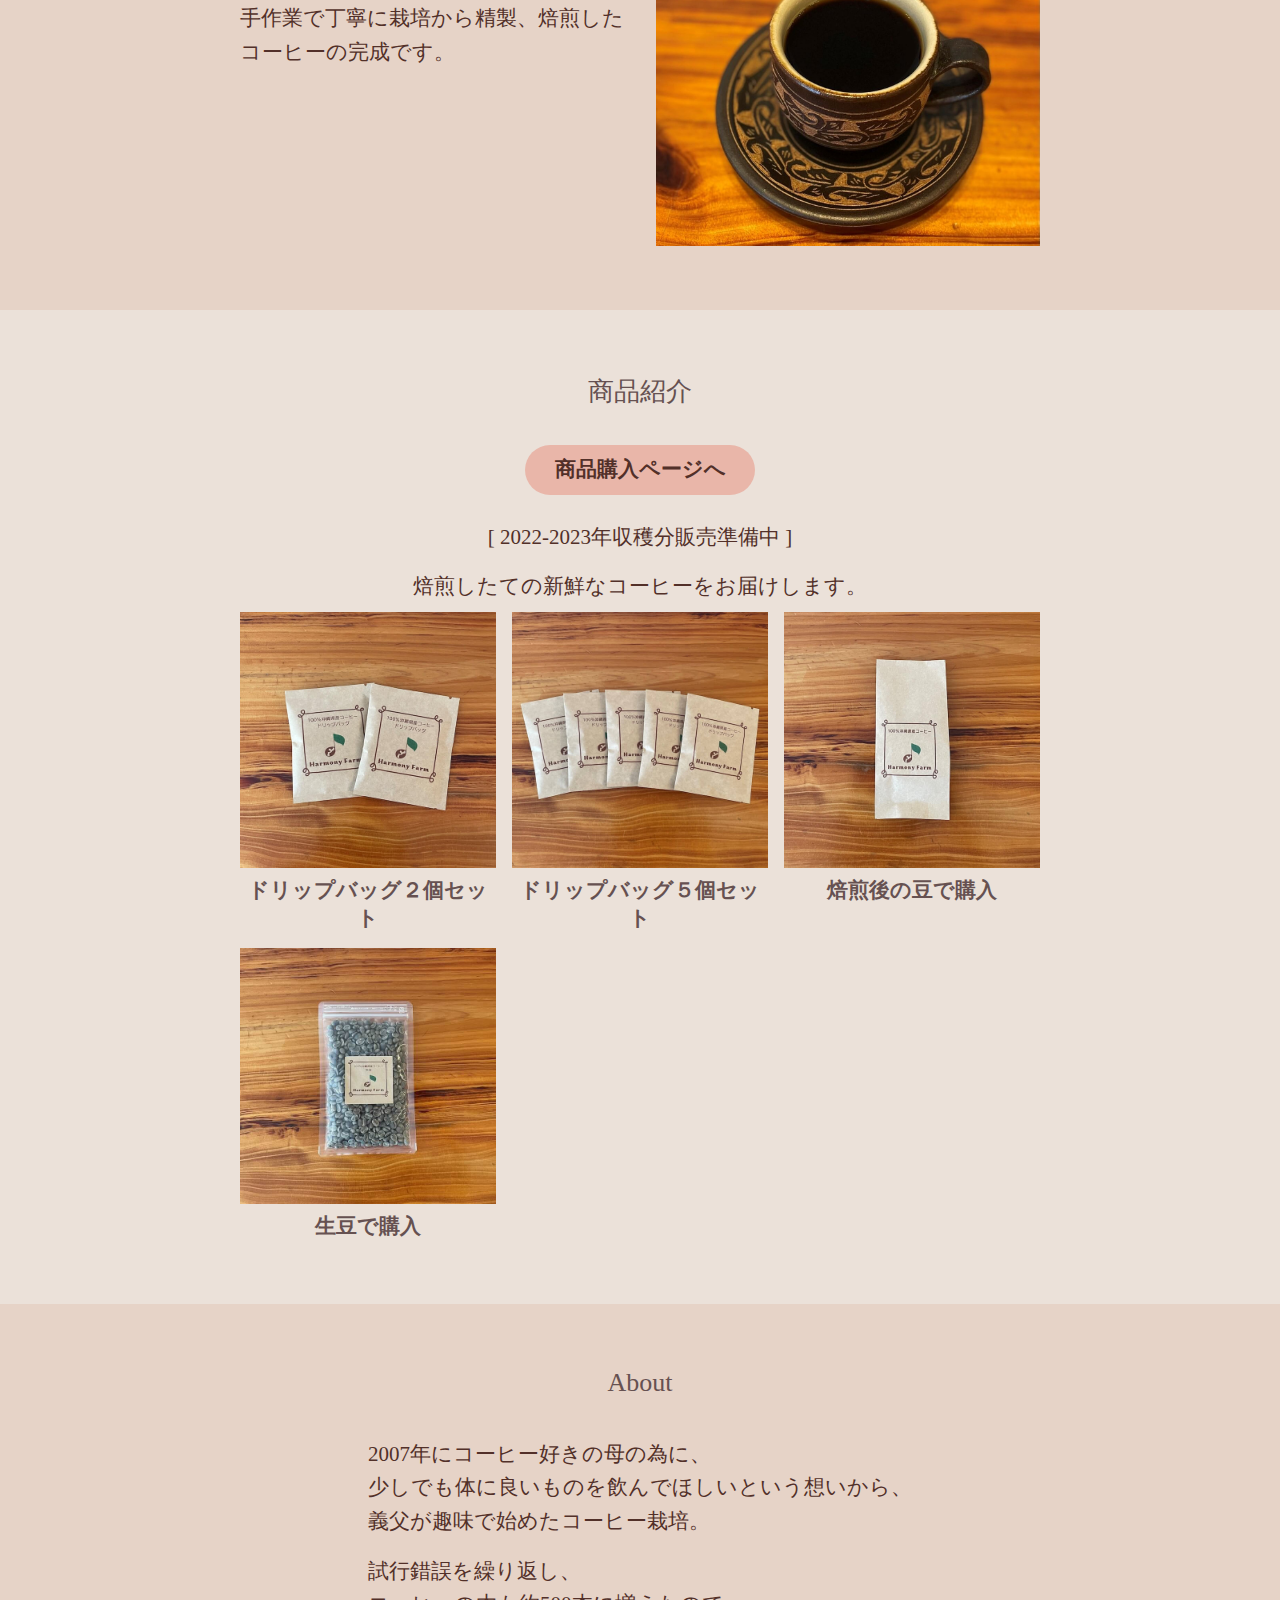
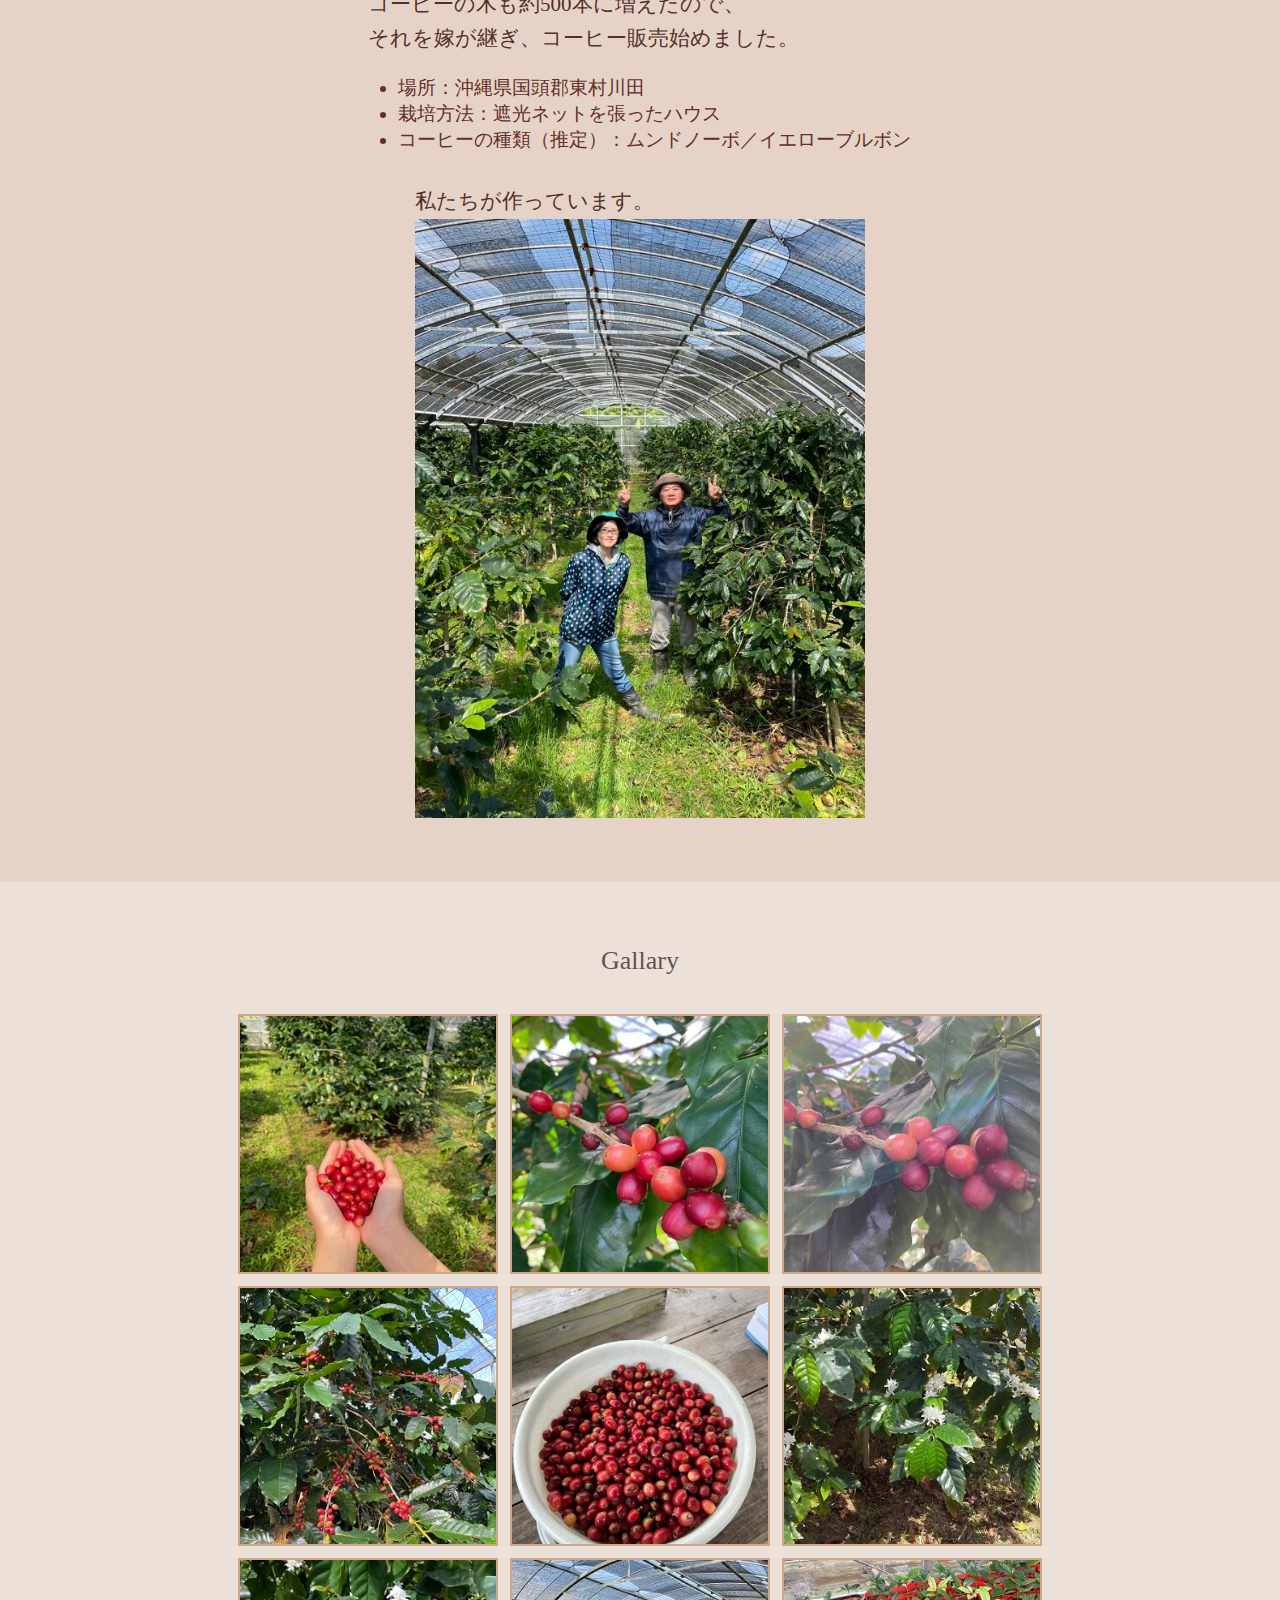
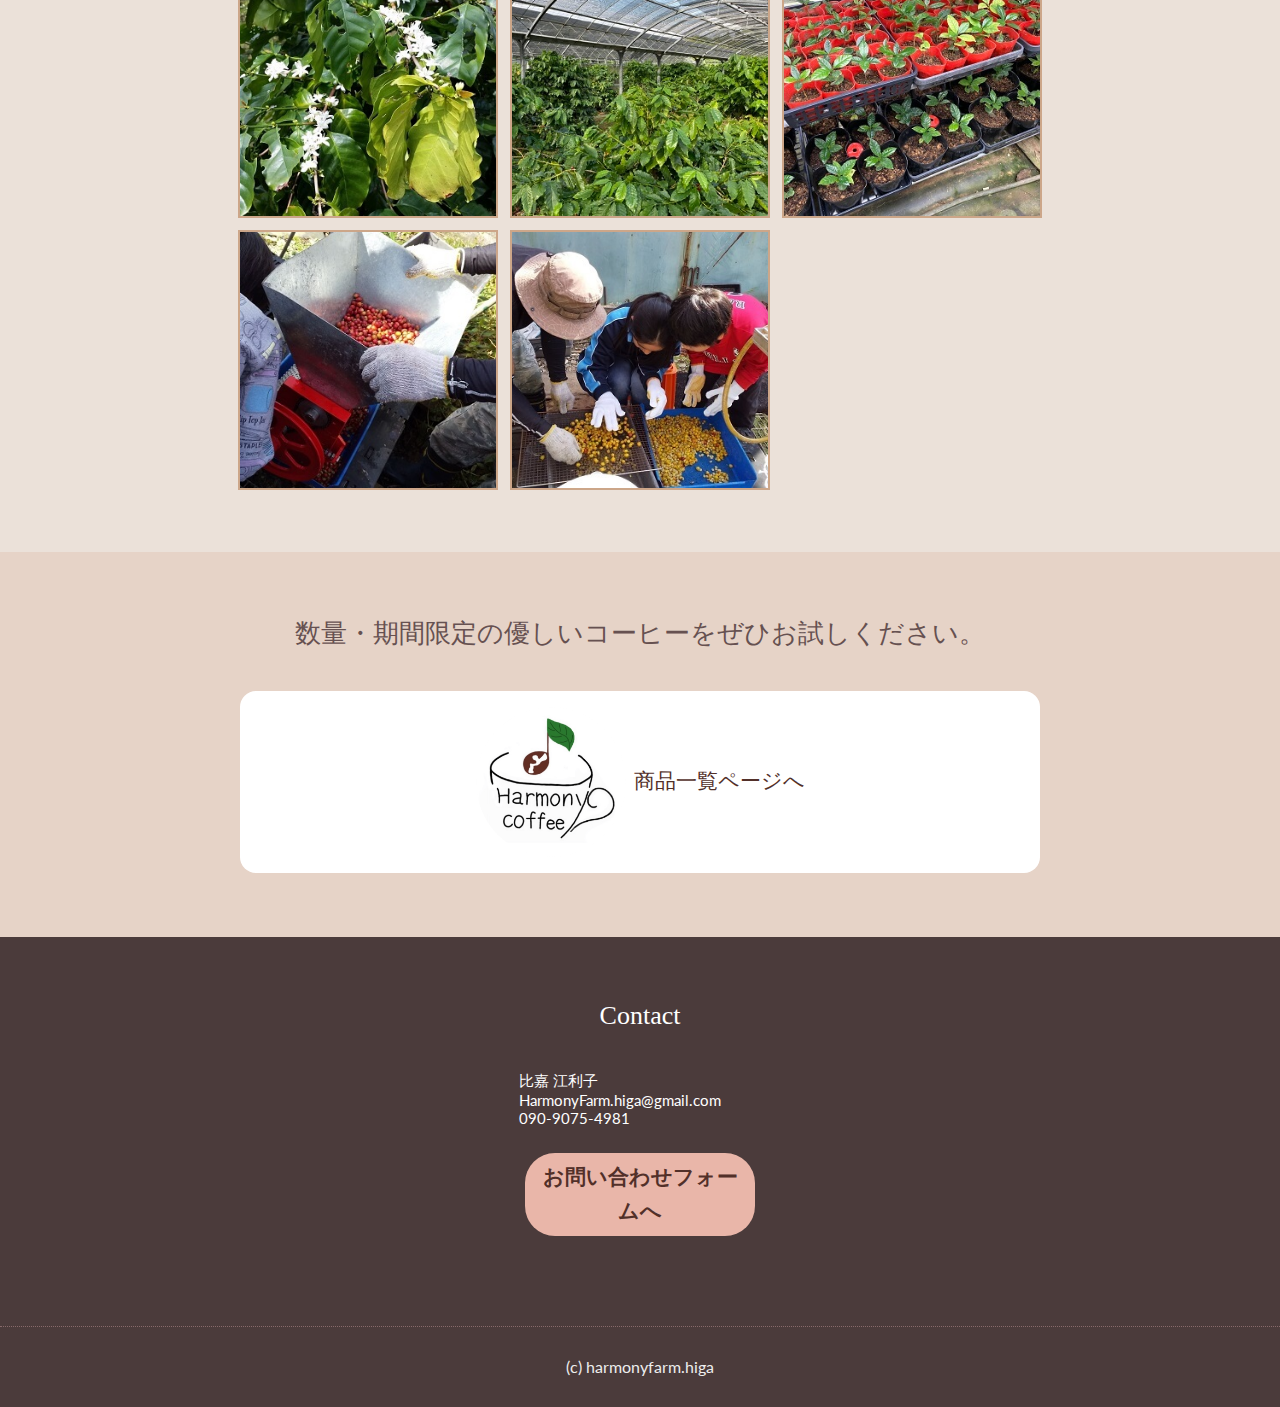
==== commit dbb87e71: "Update index.html" ====
--- a/index.html
+++ b/index.html
@@ -68,7 +68,7 @@
 
   <section class="features bg_color">
     <div class="container">
-      <p>[ 今年の販売は終了しました。 ]</p><br>
+      <p>[ 2022‐2023年収穫分販売準備中 ]</p><br>
       <h1>毎年約500本の木から採れる数量限定の国産100％コーヒーです。</h1>
       <p>
         沖縄県やんばる東村にあるコーヒー農園で、
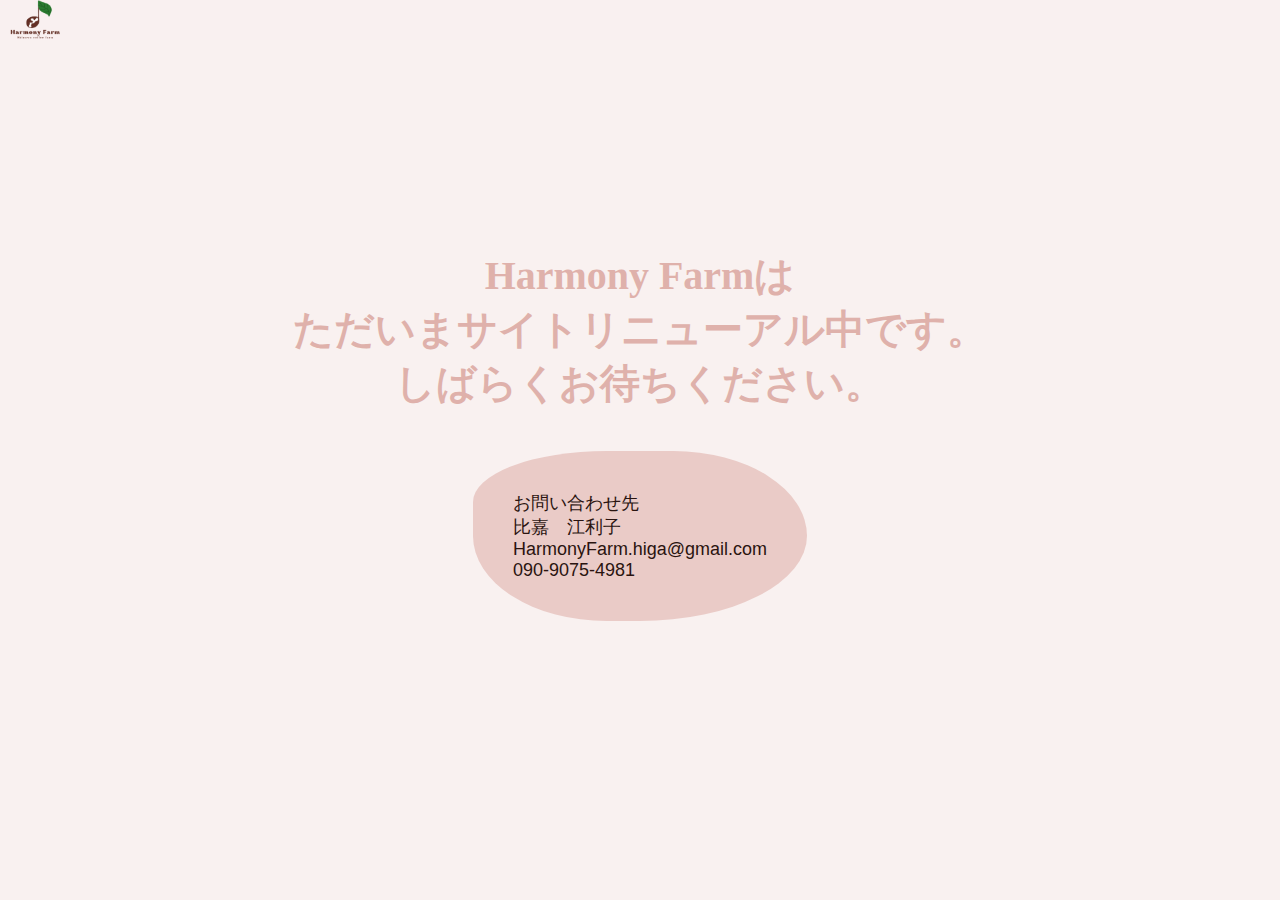
==== commit 2d955835: "Update index.html" ====
--- a/index.html
+++ b/index.html
@@ -12,6 +12,9 @@
   <link rel="stylesheet" href="css/style.css">
   <script src="https://code.jquery.com/jquery-3.6.0.min.js"></script>
   <meta name="google-site-verification" content="xAnr-OaK92aHxP8iOx6iqhhN90snGKomEJdBXPXYb68" />
+  <script>
+    location.href='construction.html';
+  </script>
 </head>
 <body>
   <div class="header_hero">
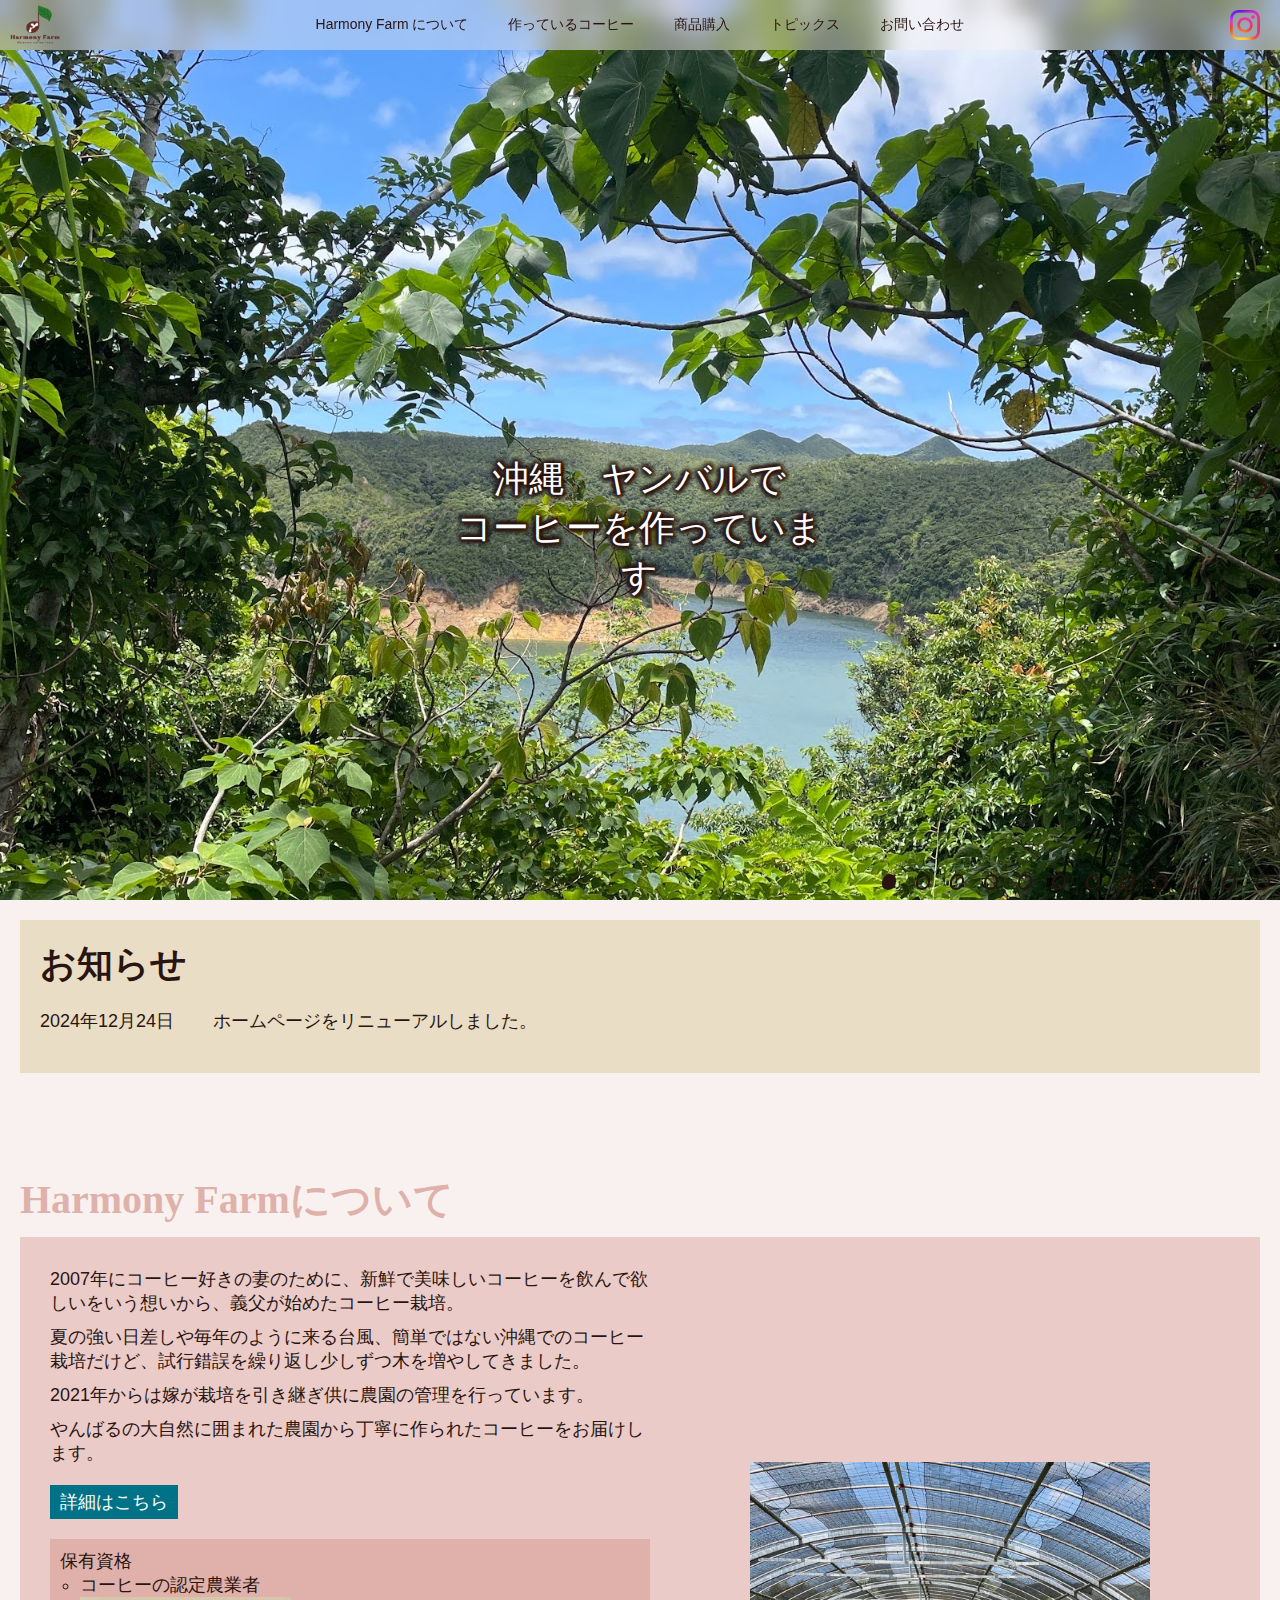
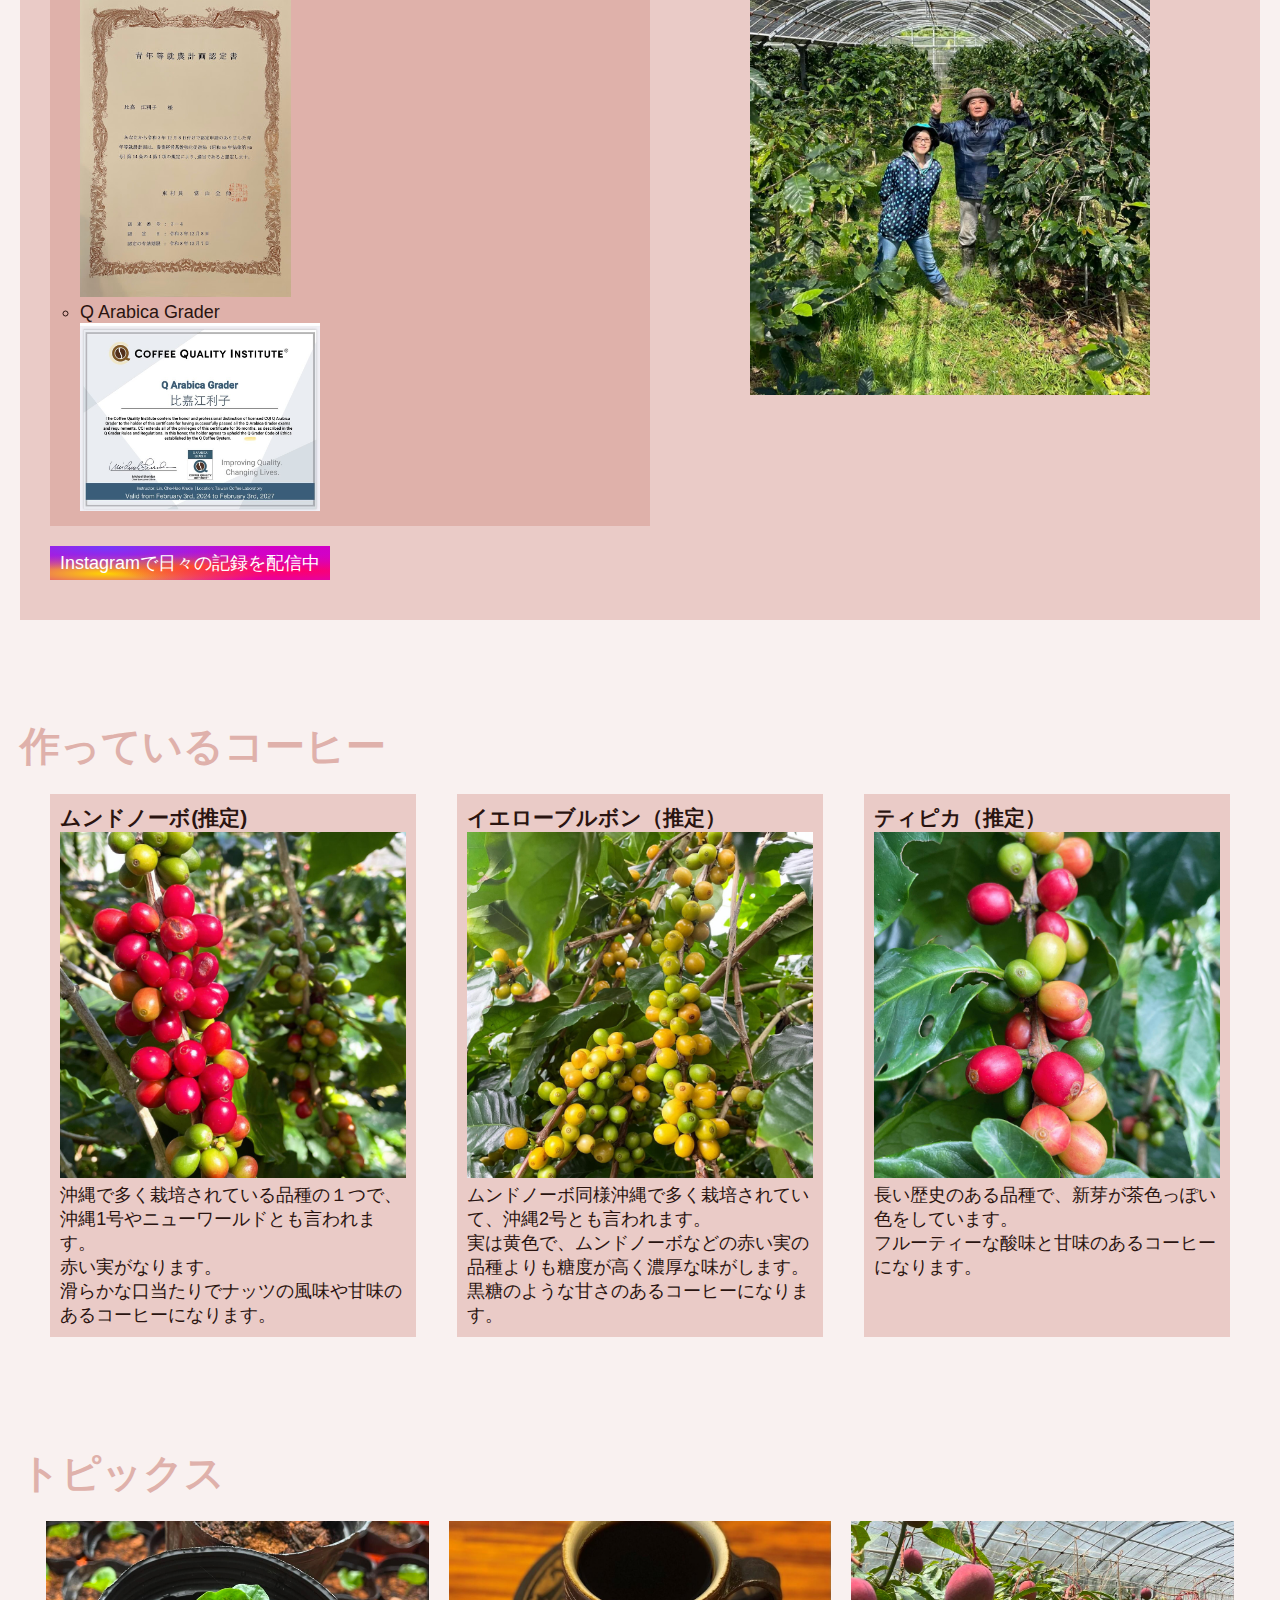
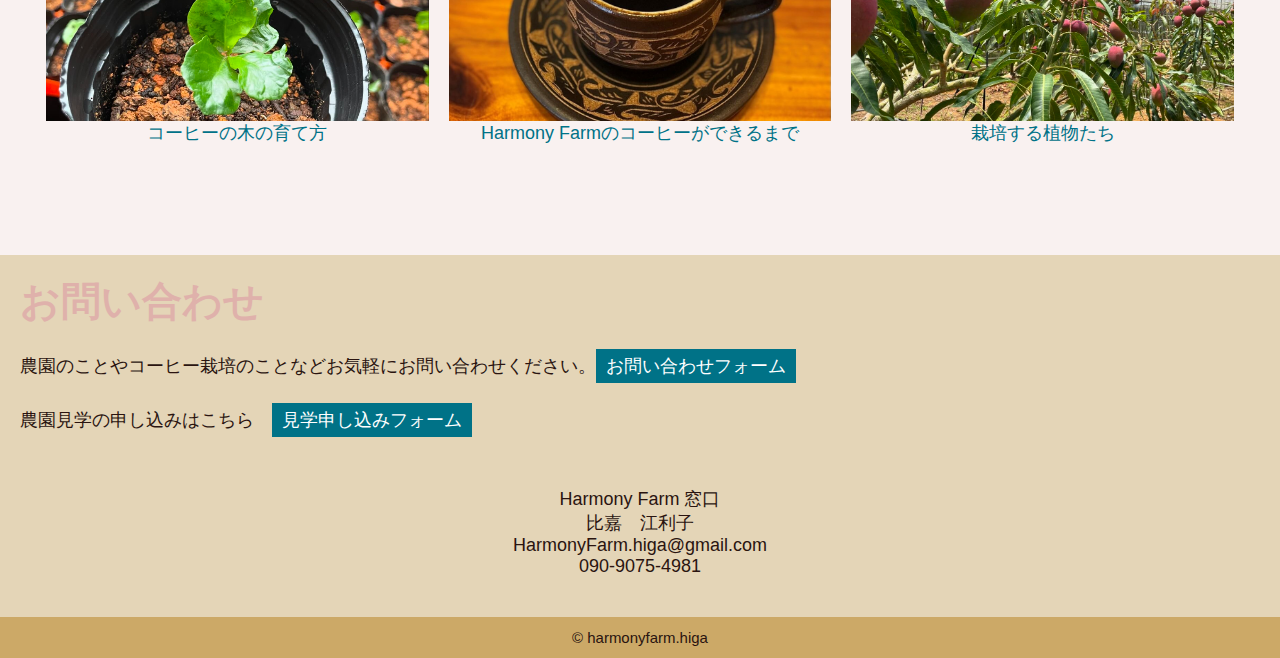
==== commit 2044c5c3: "Update index.html" ====
--- a/index.html
+++ b/index.html
@@ -13,7 +13,7 @@
   <script src="https://code.jquery.com/jquery-3.6.0.min.js"></script>
   <meta name="google-site-verification" content="xAnr-OaK92aHxP8iOx6iqhhN90snGKomEJdBXPXYb68" />
   <script>
-    location.href='construction.html';
+    location.href='top.html';
   </script>
 </head>
 <body>
